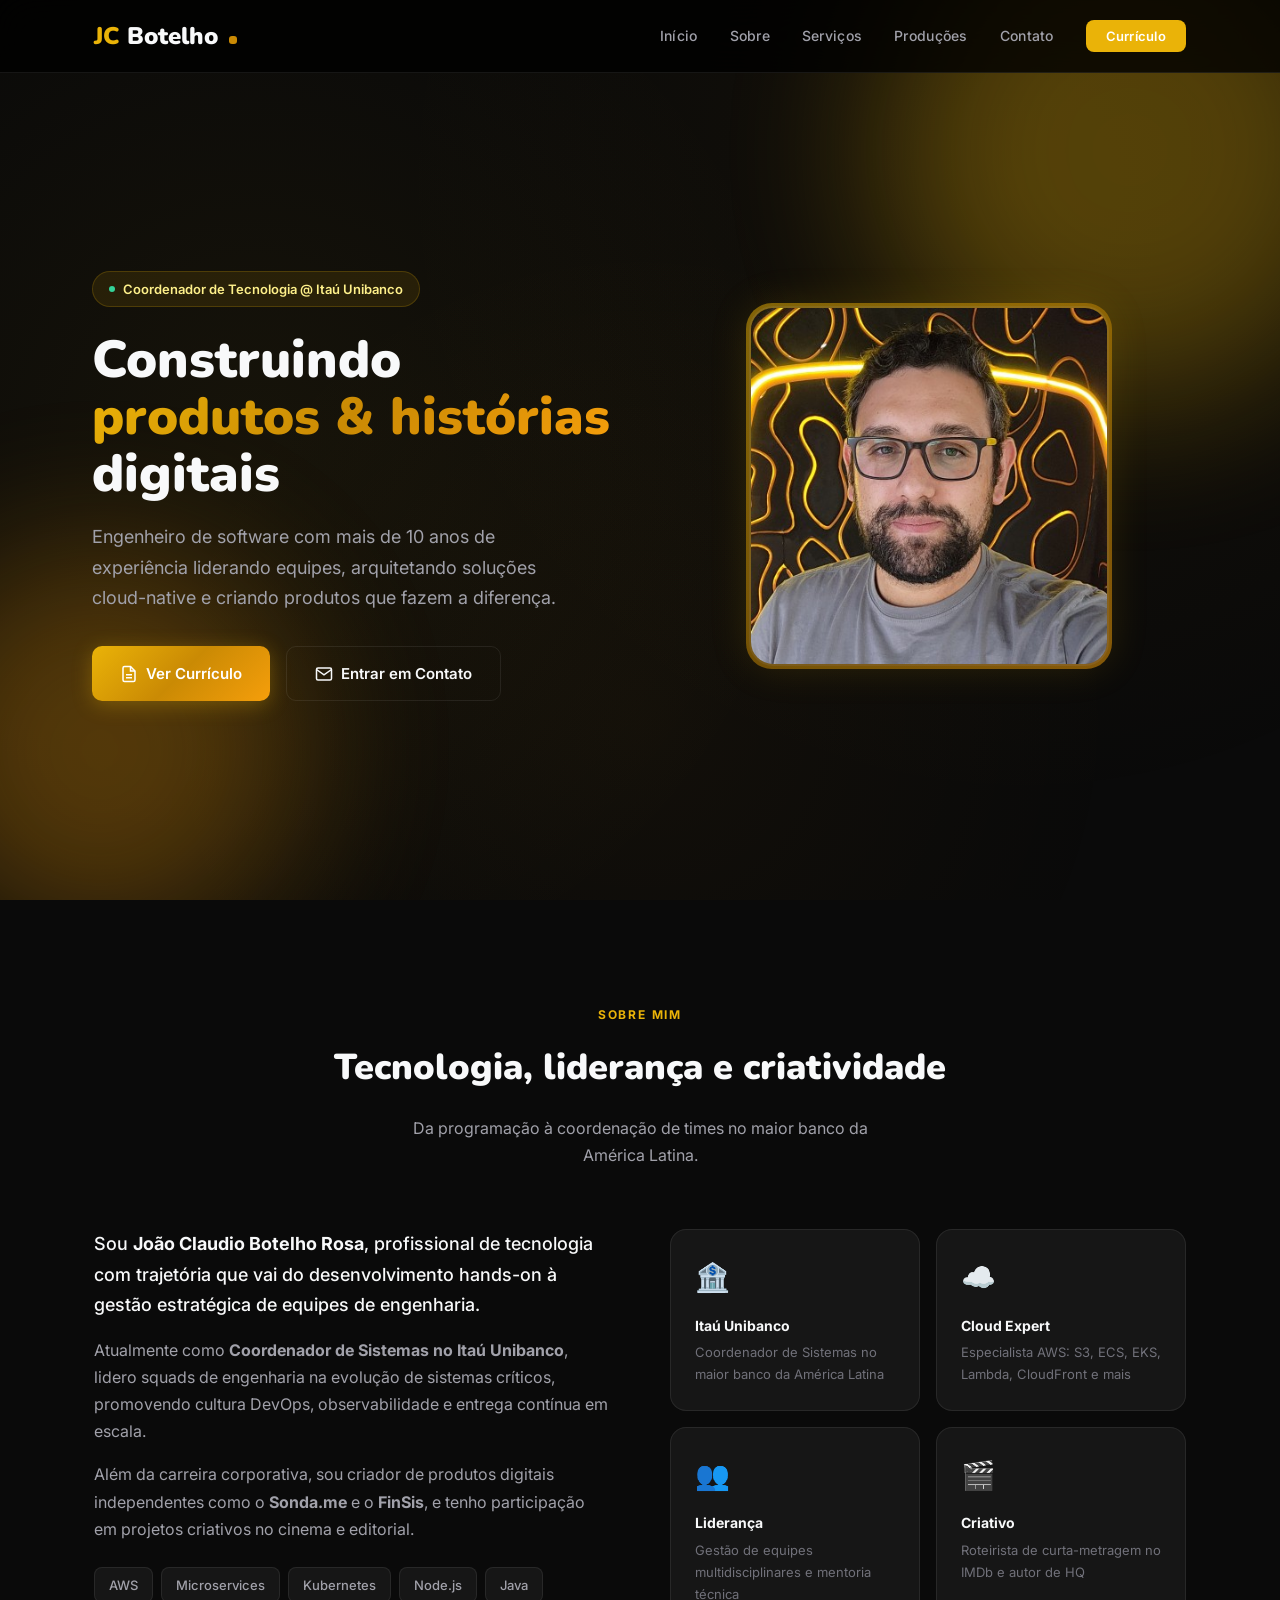
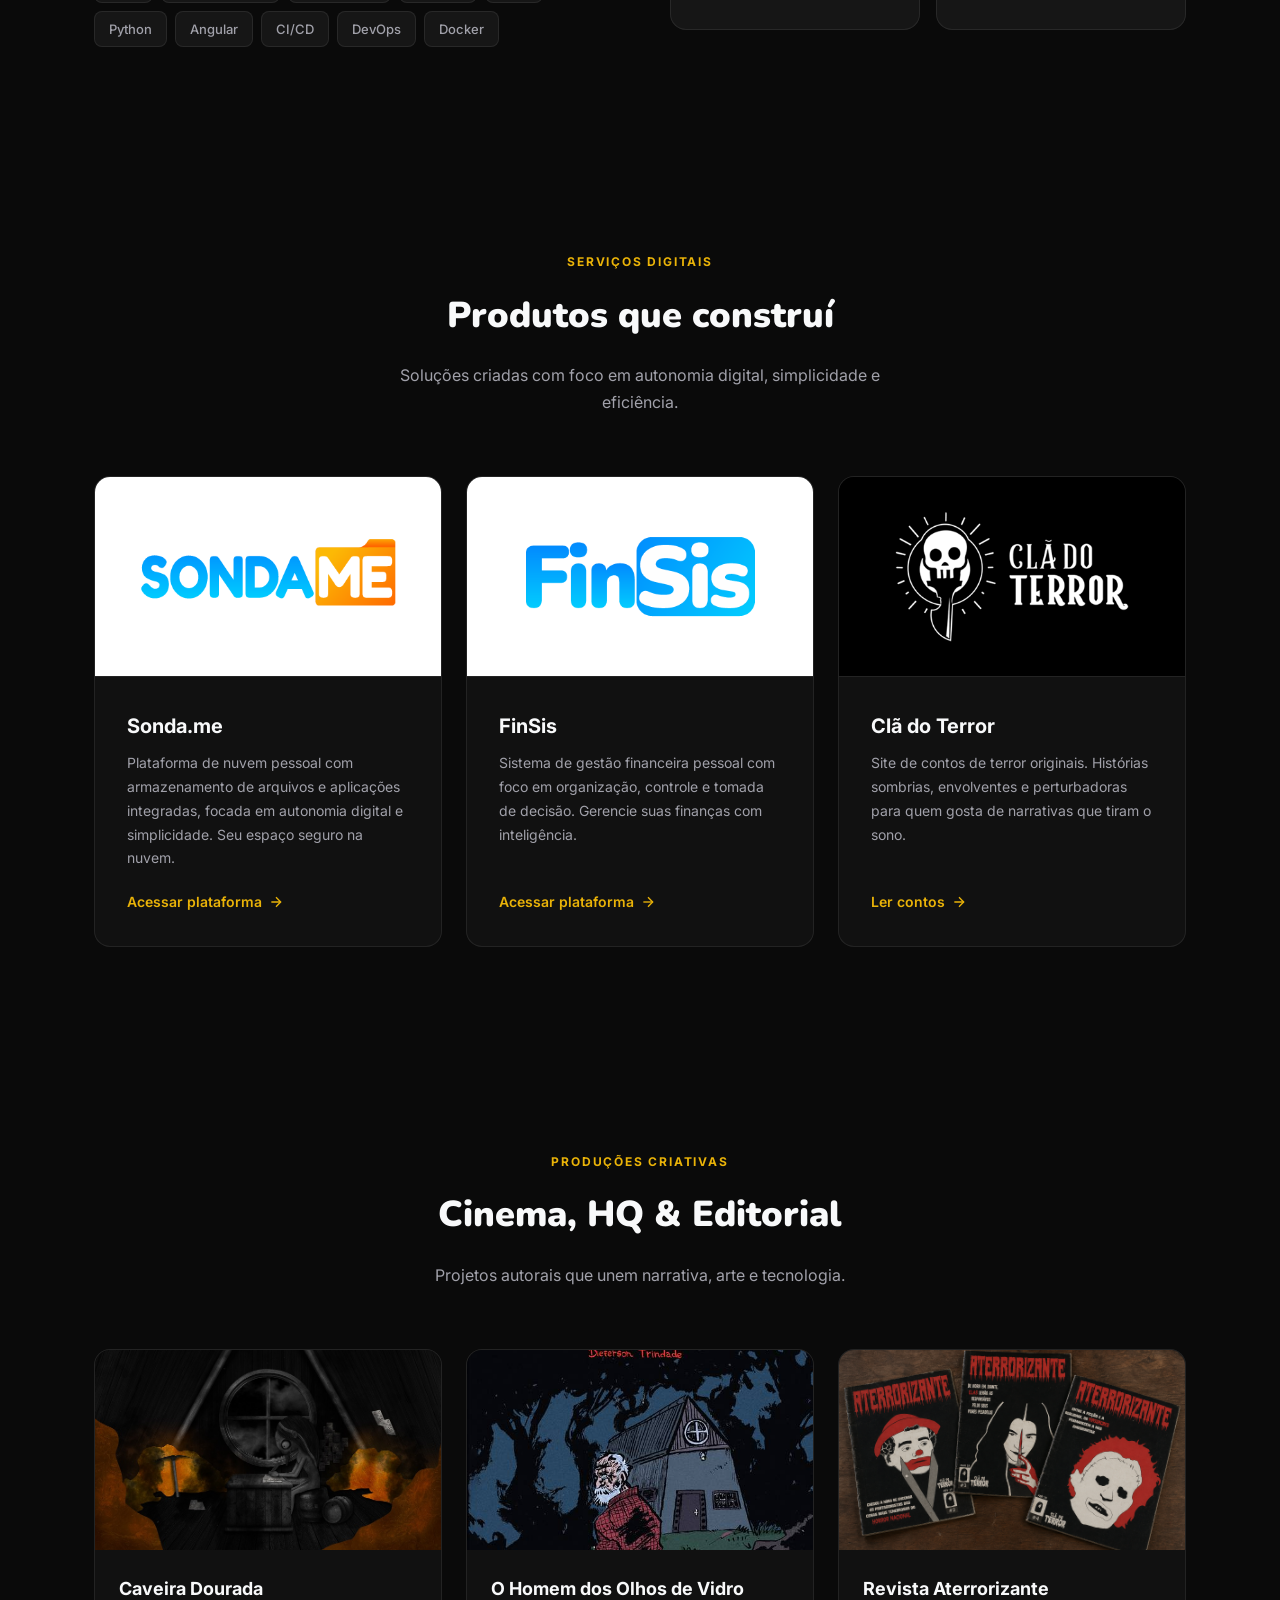
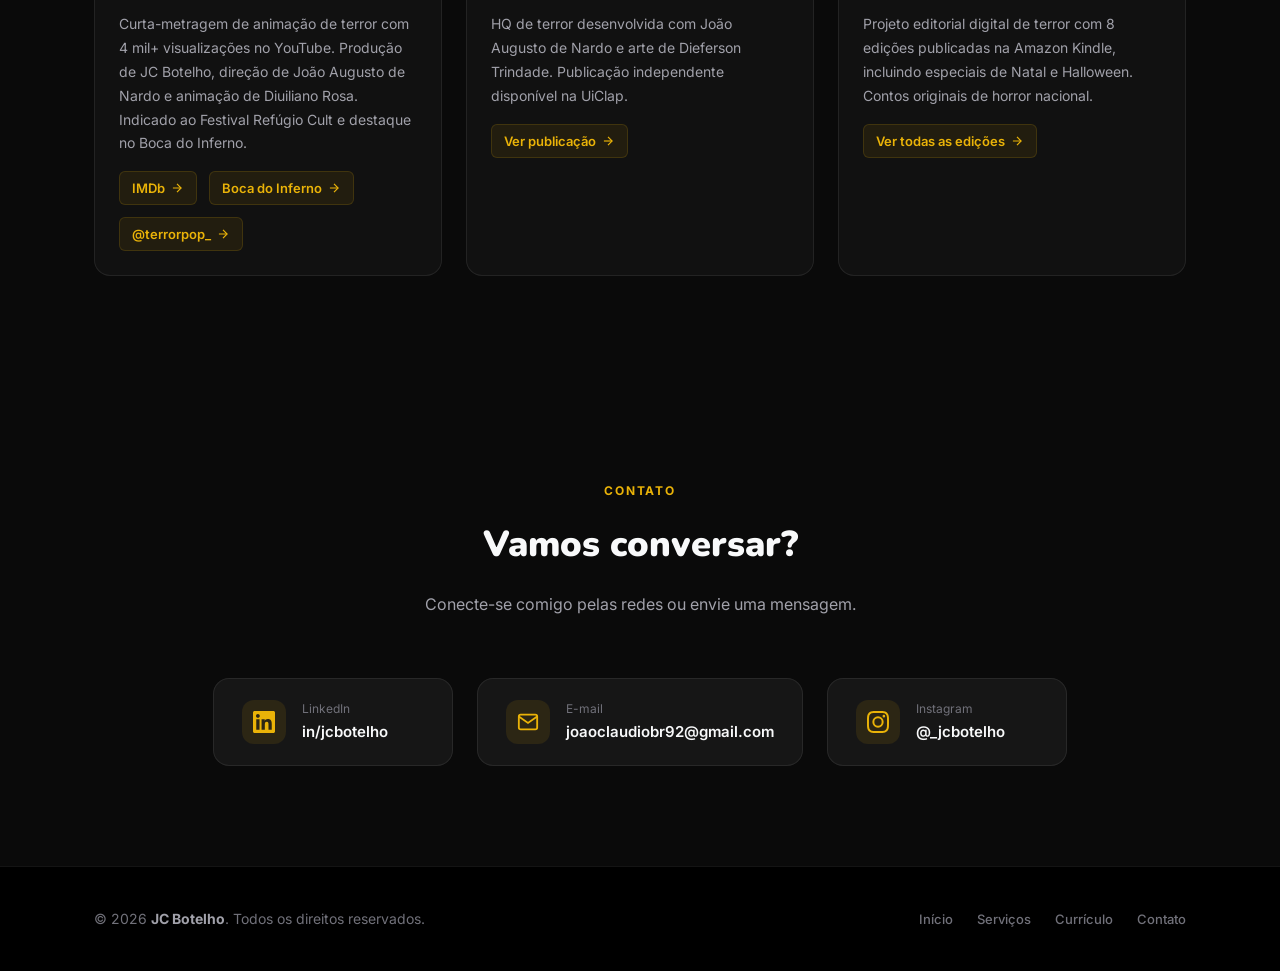
==== index.html @ 3962bf98 "ajustes" ====
<!DOCTYPE html>
<html lang="pt-BR">
<head>
  <!-- Google tag (gtag.js) -->
  <script async src="https://www.googletagmanager.com/gtag/js?id=G-QG7CDPJR3G"></script>
  <script>
    window.dataLayer = window.dataLayer || [];
    function gtag(){dataLayer.push(arguments);}
    gtag('js', new Date());

    gtag('config', 'G-QG7CDPJR3G');
  </script>
  <meta charset="UTF-8">
  <meta name="viewport" content="width=device-width, initial-scale=1.0">
  <title>JC Botelho | Coordenador de Tecnologia no Itaú Unibanco, Engenheiro de Software & Criador Digital</title>
  <meta name="description" content="João Claudio Botelho Rosa (JC Botelho) — Coordenador de Tecnologia no Itaú Unibanco, o maior banco da América Latina. Engenheiro de software com mais de 10 anos de experiência em AWS, microservices, DevOps, Kubernetes e liderança técnica. Criador do Sonda.me, FinSis e Clã do Terror. Roteirista do curta-metragem Caveira Dourada (IMDb) e autor da HQ O Homem dos Olhos de Vidro.">
  <meta name="keywords" content="JC Botelho, João Claudio Botelho Rosa, coordenador de tecnologia, coordenador de sistemas, Itaú Unibanco, engenheiro de software, desenvolvedor full stack, AWS, Amazon Web Services, microservices, DevOps, Kubernetes, Docker, liderança técnica, arquitetura de software, cloud computing, Sonda.me, FinSis, Clã do Terror, cladoterror.com, Caveira Dourada, curta-metragem terror, O Homem dos Olhos de Vidro, HQ terror, Revista Aterrorizante, contos de terror, horror nacional, São Paulo, Brasil, Osasco, Redecard, Rede Itaú, FIAP MBA, UNIP Sistemas de Informação, Java Spring Boot, Node.js, Python, Angular, TypeScript, CI/CD, pipelines, observabilidade, Grafana, Prometheus">
  <meta name="author" content="João Claudio Botelho Rosa">
  <meta name="robots" content="index, follow, max-snippet:-1, max-image-preview:large, max-video-preview:-1">
  <link rel="canonical" href="https://jcbotelho.com/">

  <!-- Geo Tags -->
  <meta name="geo.region" content="BR-SP">
  <meta name="geo.placename" content="São Paulo, Brasil">
  <meta name="geo.position" content="-23.5505;-46.6333">
  <meta name="ICBM" content="-23.5505, -46.6333">

  <!-- Language -->
  <meta http-equiv="content-language" content="pt-BR">
  <link rel="alternate" hreflang="pt-BR" href="https://jcbotelho.com/">

  <!-- Open Graph -->
  <meta property="og:type" content="website">
  <meta property="og:title" content="JC Botelho — Coordenador de Tecnologia no Itaú Unibanco & Engenheiro de Software">
  <meta property="og:description" content="Mais de 10 anos construindo soluções tecnológicas escaláveis. Coordenador de Sistemas no Itaú Unibanco, criador do Sonda.me, FinSis e Clã do Terror. Roteirista de curta-metragem e autor de HQ.">
  <meta property="og:url" content="https://jcbotelho.com/">
  <meta property="og:image" content="https://jcbotelho.com/assets/images/jc-botelho.jpeg">
  <meta property="og:image:width" content="800">
  <meta property="og:image:height" content="800">
  <meta property="og:image:alt" content="João Claudio Botelho Rosa — JC Botelho, Coordenador de Tecnologia">
  <meta property="og:locale" content="pt_BR">
  <meta property="og:site_name" content="JC Botelho">

  <!-- Twitter Card -->
  <meta name="twitter:card" content="summary_large_image">
  <meta name="twitter:title" content="JC Botelho — Coordenador de Tecnologia no Itaú Unibanco">
  <meta name="twitter:description" content="Engenheiro de software com +10 anos. Criador do Sonda.me, FinSis e Clã do Terror. Roteirista do curta Caveira Dourada (IMDb).">
  <meta name="twitter:image" content="https://jcbotelho.com/assets/images/jc-botelho.jpeg">
  <meta name="twitter:image:alt" content="JC Botelho — Coordenador de Tecnologia">

  <!-- Preconnect for performance -->
  <link rel="preconnect" href="https://fonts.googleapis.com">
  <link rel="preconnect" href="https://fonts.gstatic.com" crossorigin>

  <!-- Schema.org JSON-LD: Person (primary) -->
  <script type="application/ld+json">
  {
    "@context": "https://schema.org",
    "@type": "Person",
    "@id": "https://jcbotelho.com/#person",
    "name": "João Claudio Botelho Rosa",
    "alternateName": ["JC Botelho", "J.C. Botelho", "João Claudio Botelho"],
    "url": "https://jcbotelho.com",
    "image": {
      "@type": "ImageObject",
      "url": "https://jcbotelho.com/assets/images/jc-botelho.jpeg",
      "width": 800,
      "height": 800
    },
    "description": "Coordenador de Tecnologia no Itaú Unibanco com mais de 10 anos de experiência em engenharia de software, AWS, DevOps e liderança técnica. Criador de produtos digitais e autor de produções criativas.",
    "jobTitle": "Coordenador de Sistemas",
    "worksFor": {
      "@type": "Organization",
      "name": "Itaú Unibanco",
      "url": "https://www.itau.com.br",
      "description": "Maior banco da América Latina"
    },
    "alumniOf": [
      {
        "@type": "CollegeOrUniversity",
        "name": "FIAP — Faculdade de Informática e Administração Paulista",
        "url": "https://www.fiap.com.br"
      },
      {
        "@type": "CollegeOrUniversity",
        "name": "UNIP — Universidade Paulista",
        "url": "https://www.unip.br"
      }
    ],
    "knowsAbout": [
      "Engenharia de Software", "Arquitetura de Software", "Cloud Computing",
      "Amazon Web Services (AWS)", "Microservices", "DevOps", "CI/CD",
      "Kubernetes", "Docker", "Liderança Técnica", "Gestão de Equipes",
      "Java", "Spring Boot", "Node.js", "Python", "Angular", "TypeScript",
      "PostgreSQL", "DynamoDB", "MongoDB", "Redis",
      "Observabilidade", "Grafana", "Prometheus",
      "Scrum", "Kanban", "Agile", "Inteligência Artificial Generativa"
    ],
    "hasOccupation": {
      "@type": "Occupation",
      "name": "Coordenador de Sistemas / Engenheiro de Software",
      "occupationLocation": { "@type": "City", "name": "São Paulo, SP, Brasil" },
      "skills": "AWS, Microservices, Kubernetes, Docker, Java, Node.js, Python, Angular, CI/CD, DevOps, Liderança Técnica"
    },
    "address": {
      "@type": "PostalAddress",
      "addressLocality": "São Paulo",
      "addressRegion": "SP",
      "addressCountry": "BR"
    },
    "email": "mailto:joaoclaudiobr92@gmail.com",
    "sameAs": [
      "https://www.linkedin.com/in/jcbotelho/",
      "https://www.imdb.com/pt/title/tt16481576/",
      "https://www.youtube.com/watch?v=0ENbkPBh1jo",
      "https://cladoterror.com",
      "https://sonda.me",
      "https://finsis.com.br"
    ]
  }
  </script>

  <!-- Schema.org JSON-LD: WebSite (search/sitelinks) -->
  <script type="application/ld+json">
  {
    "@context": "https://schema.org",
    "@type": "WebSite",
    "@id": "https://jcbotelho.com/#website",
    "name": "JC Botelho — Site Pessoal",
    "alternateName": "jcbotelho.com",
    "url": "https://jcbotelho.com",
    "description": "Site pessoal de João Claudio Botelho Rosa (JC Botelho). Coordenador de Tecnologia no Itaú Unibanco, engenheiro de software, criador digital e autor.",
    "publisher": { "@id": "https://jcbotelho.com/#person" },
    "inLanguage": "pt-BR"
  }
  </script>

  <!-- Schema.org JSON-LD: BreadcrumbList -->
  <script type="application/ld+json">
  {
    "@context": "https://schema.org",
    "@type": "BreadcrumbList",
    "itemListElement": [
      { "@type": "ListItem", "position": 1, "name": "Início", "item": "https://jcbotelho.com/" },
      { "@type": "ListItem", "position": 2, "name": "Currículo", "item": "https://jcbotelho.com/curriculo.html" }
    ]
  }
  </script>

  <!-- Schema.org JSON-LD: CreativeWork — Caveira Dourada -->
  <script type="application/ld+json">
  {
    "@context": "https://schema.org",
    "@type": "Movie",
    "name": "Caveira Dourada",
    "alternateName": "Caveira Dourada — Curta-Metragem Animado de Terror",
    "description": "Curta-metragem de animação de terror com mais de 4 mil visualizações no YouTube. Na trama, um minerador workaholic descobre um novo vício: a escrita. Porém, tudo na vida tem um preço.",
    "url": "https://www.imdb.com/pt/title/tt16481576/",
    "image": "https://jcbotelho.com/assets/images/caveira-dourada-curta.jpeg",
    "dateCreated": "2021",
    "genre": ["Terror", "Animação", "Curta-metragem"],
    "inLanguage": "pt-BR",
    "author": { "@id": "https://jcbotelho.com/#person" },
    "director": { "@type": "Person", "name": "João Augusto de Nardo" },
    "producer": { "@id": "https://jcbotelho.com/#person" },
    "animator": { "@type": "Person", "name": "Diuiliano Rosa" },
    "video": {
      "@type": "VideoObject",
      "name": "CAVEIRA DOURADA | Curta-Metragem Animado de Terror (2021)",
      "description": "Curta-metragem animado de terror. Um minerador workaholic descobre um novo vício: a escrita.",
      "thumbnailUrl": "https://jcbotelho.com/assets/images/caveira-dourada-curta.jpeg",
      "uploadDate": "2021-11-01",
      "contentUrl": "https://www.youtube.com/watch?v=0ENbkPBh1jo",
      "embedUrl": "https://www.youtube.com/embed/0ENbkPBh1jo"
    },
    "sameAs": [
      "https://www.imdb.com/pt/title/tt16481576/",
      "https://www.youtube.com/watch?v=0ENbkPBh1jo",
      "https://bocadoinferno.com.br/cinema/2021/11/cla-do-terror-libera-o-curta-de-animacao-caveira-dourada-assista/"
    ]
  }
  </script>

  <!-- Schema.org JSON-LD: CreativeWork — O Homem dos Olhos de Vidro -->
  <script type="application/ld+json">
  {
    "@context": "https://schema.org",
    "@type": "ComicStory",
    "name": "O Homem dos Olhos de Vidro",
    "description": "História em quadrinhos de terror desenvolvida por J.C. Botelho, João Augusto de Nardo e Dieferson Trindade. Publicação independente.",
    "url": "https://loja.uiclap.com/titulo/ua33612/",
    "image": "https://jcbotelho.com/assets/images/o-homem-dos-olhos-de-vidro.jpeg",
    "genre": ["Terror", "HQ", "Horror"],
    "inLanguage": "pt-BR",
    "author": [
      { "@id": "https://jcbotelho.com/#person" },
      { "@type": "Person", "name": "João Augusto de Nardo" }
    ],
    "illustrator": { "@type": "Person", "name": "Dieferson Trindade" }
  }
  </script>

  <!-- Schema.org JSON-LD: CreativeWork — Revista Aterrorizante -->
  <script type="application/ld+json">
  {
    "@context": "https://schema.org",
    "@type": "Periodical",
    "name": "Revista Aterrorizante",
    "description": "Projeto editorial digital de terror com 8 edições publicadas na Amazon Kindle, incluindo especiais de Natal e Halloween. Contos originais de horror nacional brasileiro.",
    "url": "https://www.amazon.com.br/s?k=revista+aterrorizante",
    "genre": ["Terror", "Horror", "Contos"],
    "inLanguage": "pt-BR",
    "numberOfIssues": 8,
    "publisher": { "@id": "https://jcbotelho.com/#person" },
    "sameAs": "https://www.amazon.com.br/s?k=revista+aterrorizante"
  }
  </script>

  <!-- Schema.org JSON-LD: SoftwareApplication — Sonda.me -->
  <script type="application/ld+json">
  {
    "@context": "https://schema.org",
    "@type": "SoftwareApplication",
    "name": "Sonda.me",
    "description": "Plataforma de nuvem pessoal com armazenamento de arquivos e aplicações integradas, focada em autonomia digital e simplicidade.",
    "url": "https://sonda.me",
    "applicationCategory": "CloudApplication",
    "operatingSystem": "Web",
    "author": { "@id": "https://jcbotelho.com/#person" }
  }
  </script>

  <!-- Favicon -->
  <link rel="icon" type="image/svg+xml" href="favicon.svg">

  <link rel="stylesheet" href="styles.css">
</head>
<body>

  <div class="bg-grid"></div>

  <!-- NAVBAR -->
  <nav class="navbar" id="navbar">
    <div class="container navbar-inner">
      <a href="/" class="logo"><span>JC</span> Botelho <span class="logo-dot"></span></a>
      <button class="menu-toggle" id="menuToggle" aria-label="Abrir menu">☰</button>
      <ul class="nav-links" id="navLinks">
        <li><a href="#inicio">Início</a></li>
        <li><a href="#sobre">Sobre</a></li>
        <li><a href="#servicos">Serviços</a></li>
        <li><a href="#producoes">Produções</a></li>
        <li><a href="#contato">Contato</a></li>
        <li><a href="curriculo.html" class="nav-cta">Currículo</a></li>
      </ul>
    </div>
  </nav>

  <!-- HERO -->
  <section class="hero" id="inicio">
    <div class="hero-bg-orb"></div>
    <div class="hero-bg-orb"></div>
    <div class="container hero-inner">
      <div class="hero-content">
        <div class="hero-badge">
          <span class="dot"></span>
          Coordenador de Tecnologia @ Itaú Unibanco
        </div>
        <h1>
          Construindo<br>
          <span class="highlight">produtos &amp; histórias</span><br>
          digitais
        </h1>
        <p class="hero-description">
          Engenheiro de software com mais de 10 anos de experiência liderando equipes,
          arquitetando soluções cloud-native e criando produtos que fazem a diferença.
        </p>
        <div class="hero-ctas">
          <a href="curriculo.html" class="btn btn-primary">
            <svg width="18" height="18" viewBox="0 0 24 24" fill="none" stroke="currentColor" stroke-width="2"><path d="M14 2H6a2 2 0 0 0-2 2v16a2 2 0 0 0 2 2h12a2 2 0 0 0 2-2V8z"/><polyline points="14 2 14 8 20 8"/><line x1="16" y1="13" x2="8" y2="13"/><line x1="16" y1="17" x2="8" y2="17"/></svg>
            Ver Currículo
          </a>
          <a href="#contato" class="btn btn-outline">
            <svg width="18" height="18" viewBox="0 0 24 24" fill="none" stroke="currentColor" stroke-width="2"><path d="M4 4h16c1.1 0 2 .9 2 2v12c0 1.1-.9 2-2 2H4c-1.1 0-2-.9-2-2V6c0-1.1.9-2 2-2z"/><polyline points="22,6 12,13 2,6"/></svg>
            Entrar em Contato
          </a>
        </div>

      </div>
      <div class="hero-photo">
        <div class="photo-frame">
          <img src="assets/images/jc-botelho.jpeg" alt="João Claudio Botelho Rosa — JC Botelho" width="360" height="360">
        </div>
      </div>
    </div>
  </section>

  <!-- SOBRE -->
  <section class="section" id="sobre">
    <div class="container">
      <div class="section-header">
        <div class="section-tag">Sobre mim</div>
        <h2 class="section-title">Tecnologia, liderança e criatividade</h2>
        <p class="section-subtitle">
          Da programação à coordenação de times no maior banco da América Latina.
        </p>
      </div>
      <div class="about-grid fade-in">
        <div class="about-text">
          <p>
            Sou <strong>João Claudio Botelho Rosa</strong>, profissional de tecnologia com trajetória que
            vai do desenvolvimento hands-on à gestão estratégica de equipes de engenharia.
          </p>
          <p>
            Atualmente como <strong>Coordenador de Sistemas no Itaú Unibanco</strong>, lidero squads
            de engenharia na evolução de sistemas críticos, promovendo cultura DevOps,
            observabilidade e entrega contínua em escala.
          </p>
          <p>
            Além da carreira corporativa, sou criador de produtos digitais independentes como
            o <strong>Sonda.me</strong> e o <strong>FinSis</strong>, e tenho participação em projetos
            criativos no cinema e editorial.
          </p>
          <div class="tech-chips">
            <span class="chip">AWS</span>
            <span class="chip">Microservices</span>
            <span class="chip">Kubernetes</span>
            <span class="chip">Node.js</span>
            <span class="chip">Java</span>
            <span class="chip">Python</span>
            <span class="chip">Angular</span>
            <span class="chip">CI/CD</span>
            <span class="chip">DevOps</span>
            <span class="chip">Docker</span>
          </div>
        </div>
        <div class="about-highlights">
          <div class="highlight-card">
            <div class="icon">🏦</div>
            <h3>Itaú Unibanco</h3>
            <p>Coordenador de Sistemas no maior banco da América Latina</p>
          </div>
          <div class="highlight-card">
            <div class="icon">☁️</div>
            <h3>Cloud Expert</h3>
            <p>Especialista AWS: S3, ECS, EKS, Lambda, CloudFront e mais</p>
          </div>
          <div class="highlight-card">
            <div class="icon">👥</div>
            <h3>Liderança</h3>
            <p>Gestão de equipes multidisciplinares e mentoria técnica</p>
          </div>
          <div class="highlight-card">
            <div class="icon">🎬</div>
            <h3>Criativo</h3>
            <p>Roteirista de curta-metragem no IMDb e autor de HQ</p>
          </div>
        </div>
      </div>
    </div>
  </section>

  <!-- SERVIÇOS -->
  <section class="section" id="servicos">
    <div class="container">
      <div class="section-header">
        <div class="section-tag">Serviços Digitais</div>
        <h2 class="section-title">Produtos que construí</h2>
        <p class="section-subtitle">
          Soluções criadas com foco em autonomia digital, simplicidade e eficiência.
        </p>
      </div>
      <div class="services-grid">
        <div class="service-card fade-in">
          <div class="service-img">
            <img src="assets/images/logo-sonda-me.png" alt="Sonda.me Logo" loading="lazy">
          </div>
          <div class="service-content">
            <h3>Sonda.me</h3>
            <p>
              Plataforma de nuvem pessoal com armazenamento de arquivos e aplicações integradas,
              focada em autonomia digital e simplicidade. Seu espaço seguro na nuvem.
            </p>
            <a href="https://sonda.me" target="_blank" rel="noopener" class="service-link">
              Acessar plataforma
              <svg width="16" height="16" viewBox="0 0 24 24" fill="none" stroke="currentColor" stroke-width="2"><line x1="5" y1="12" x2="19" y2="12"/><polyline points="12 5 19 12 12 19"/></svg>
            </a>
          </div>
        </div>
        <div class="service-card fade-in">
          <div class="service-img">
            <img src="assets/images/logo-finsis.png" alt="FinSis Logo" loading="lazy">
          </div>
          <div class="service-content">
            <h3>FinSis</h3>
            <p>
              Sistema de gestão financeira pessoal com foco em organização,
              controle e tomada de decisão. Gerencie suas finanças com inteligência.
            </p>
            <a href="https://finsis.com.br" target="_blank" rel="noopener" class="service-link">
              Acessar plataforma
              <svg width="16" height="16" viewBox="0 0 24 24" fill="none" stroke="currentColor" stroke-width="2"><line x1="5" y1="12" x2="19" y2="12"/><polyline points="12 5 19 12 12 19"/></svg>
            </a>
          </div>
        </div>
        <div class="service-card fade-in">
          <div class="service-img">
            <img src="assets/images/logo-cladoterror.png" alt="Clã do Terror Logo" loading="lazy">
          </div>
          <div class="service-content">
            <h3>Clã do Terror</h3>
            <p>
              Site de contos de terror originais. Histórias sombrias, envolventes e
              perturbadoras para quem gosta de narrativas que tiram o sono.
            </p>
            <a href="https://cladoterror.com" target="_blank" rel="noopener" class="service-link">
              Ler contos
              <svg width="16" height="16" viewBox="0 0 24 24" fill="none" stroke="currentColor" stroke-width="2"><line x1="5" y1="12" x2="19" y2="12"/><polyline points="12 5 19 12 12 19"/></svg>
            </a>
          </div>
        </div>
      </div>
    </div>
  </section>

  <!-- PRODUÇÕES -->
  <section class="section" id="producoes">
    <div class="container">
      <div class="section-header">
        <div class="section-tag">Produções Criativas</div>
        <h2 class="section-title">Cinema, HQ &amp; Editorial</h2>
        <p class="section-subtitle">
          Projetos autorais que unem narrativa, arte e tecnologia.
        </p>
      </div>
      <div class="productions-grid">
        <article class="production-card fade-in">
          <div class="production-img">
            <img src="assets/images/caveira-dourada-curta.jpeg" alt="Caveira Dourada — Curta-metragem de animação de terror escrito por JC Botelho" loading="lazy">
          </div>
          <div class="production-content">
            <h3>Caveira Dourada</h3>
            <p>Curta-metragem de animação de terror com 4 mil+ visualizações no YouTube. Produção de JC Botelho, direção de João Augusto de Nardo e animação de Diuiliano Rosa. Indicado ao Festival Refúgio Cult e destaque no Boca do Inferno.</p>
            <div class="production-links">
              <a href="https://www.imdb.com/pt/title/tt16481576/" target="_blank" rel="noopener">
                IMDb
                <svg width="14" height="14" viewBox="0 0 24 24" fill="none" stroke="currentColor" stroke-width="2"><line x1="5" y1="12" x2="19" y2="12"/><polyline points="12 5 19 12 12 19"/></svg>
              </a>
              <a href="https://bocadoinferno.com.br/cinema/2021/11/cla-do-terror-libera-o-curta-de-animacao-caveira-dourada-assista/" target="_blank" rel="noopener">
                Boca do Inferno
                <svg width="14" height="14" viewBox="0 0 24 24" fill="none" stroke="currentColor" stroke-width="2"><line x1="5" y1="12" x2="19" y2="12"/><polyline points="12 5 19 12 12 19"/></svg>
              </a>
              <a href="https://www.instagram.com/p/DW6XMytDuWE/" target="_blank" rel="noopener">
                @terrorpop_
                <svg width="14" height="14" viewBox="0 0 24 24" fill="none" stroke="currentColor" stroke-width="2"><line x1="5" y1="12" x2="19" y2="12"/><polyline points="12 5 19 12 12 19"/></svg>
              </a>
            </div>
          </div>
        </article>
        <article class="production-card fade-in">
          <div class="production-img">
            <img src="assets/images/o-homem-dos-olhos-de-vidro.jpeg" alt="O Homem dos Olhos de Vidro — HQ de terror por J.C. Botelho, João Augusto de Nardo e Dieferson Trindade" loading="lazy">
          </div>
          <div class="production-content">
            <h3>O Homem dos Olhos de Vidro</h3>
            <p>HQ de terror desenvolvida com João Augusto de Nardo e arte de Dieferson Trindade. Publicação independente disponível na UiClap.</p>
            <div class="production-links">
              <a href="https://loja.uiclap.com/titulo/ua33612/" target="_blank" rel="noopener">
                Ver publicação
                <svg width="14" height="14" viewBox="0 0 24 24" fill="none" stroke="currentColor" stroke-width="2"><line x1="5" y1="12" x2="19" y2="12"/><polyline points="12 5 19 12 12 19"/></svg>
              </a>
            </div>
          </div>
        </article>
        <article class="production-card fade-in">
          <div class="production-img">
            <img src="assets/images/revista-aterrorizante.png" alt="Revista Aterrorizante — Projeto editorial de terror digital por JC Botelho" loading="lazy">
          </div>
          <div class="production-content">
            <h3>Revista Aterrorizante</h3>
            <p>Projeto editorial digital de terror com 8 edições publicadas na Amazon Kindle, incluindo especiais de Natal e Halloween. Contos originais de horror nacional.</p>
            <div class="production-links">
              <a href="revista-aterrorizante.html">
                Ver todas as edições
                <svg width="14" height="14" viewBox="0 0 24 24" fill="none" stroke="currentColor" stroke-width="2"><line x1="5" y1="12" x2="19" y2="12"/><polyline points="12 5 19 12 12 19"/></svg>
              </a>
            </div>
          </div>
        </article>
      </div>
    </div>
  </section>

  <!-- CONTATO -->
  <section class="section" id="contato">
    <div class="container">
      <div class="section-header">
        <div class="section-tag">Contato</div>
        <h2 class="section-title">Vamos conversar?</h2>
        <p class="section-subtitle">
          Conecte-se comigo pelas redes ou envie uma mensagem.
        </p>
      </div>
      <div class="contact-grid fade-in">
        <a href="https://www.linkedin.com/in/jcbotelho/" target="_blank" rel="noopener" class="contact-card" id="contact-linkedin">
          <div class="contact-icon">
            <svg viewBox="0 0 24 24" fill="currentColor"><path d="M20.447 20.452h-3.554v-5.569c0-1.328-.027-3.037-1.852-3.037-1.853 0-2.136 1.445-2.136 2.939v5.667H9.351V9h3.414v1.561h.046c.477-.9 1.637-1.85 3.37-1.85 3.601 0 4.267 2.37 4.267 5.455v6.286zM5.337 7.433c-1.144 0-2.063-.926-2.063-2.065 0-1.138.92-2.063 2.063-2.063 1.14 0 2.064.925 2.064 2.063 0 1.139-.925 2.065-2.064 2.065zm1.782 13.019H3.555V9h3.564v11.452zM22.225 0H1.771C.792 0 0 .774 0 1.729v20.542C0 23.227.792 24 1.771 24h20.451C23.2 24 24 23.227 24 22.271V1.729C24 .774 23.2 0 22.222 0h.003z"/></svg>
          </div>
          <div>
            <div class="label">LinkedIn</div>
            <div class="value">in/jcbotelho</div>
          </div>
        </a>
        <a href="mailto:joaoclaudiobr92@gmail.com" class="contact-card" id="contact-email">
          <div class="contact-icon">
            <svg viewBox="0 0 24 24" fill="none" stroke="currentColor" stroke-width="2"><path d="M4 4h16c1.1 0 2 .9 2 2v12c0 1.1-.9 2-2 2H4c-1.1 0-2-.9-2-2V6c0-1.1.9-2 2-2z"/><polyline points="22,6 12,13 2,6"/></svg>
          </div>
          <div>
            <div class="label">E-mail</div>
            <div class="value">joaoclaudiobr92@gmail.com</div>
          </div>
        </a>
        <a href="https://www.instagram.com/_jcbotelho/" target="_blank" rel="noopener" class="contact-card" id="contact-instagram">
          <div class="contact-icon">
            <svg viewBox="0 0 24 24" fill="currentColor"><path d="M12 2.163c3.204 0 3.584.012 4.85.07 3.252.148 4.771 1.691 4.919 4.919.058 1.265.069 1.645.069 4.849 0 3.205-.012 3.584-.069 4.849-.149 3.225-1.664 4.771-4.919 4.919-1.266.058-1.644.07-4.85.07-3.204 0-3.584-.012-4.849-.07-3.26-.149-4.771-1.699-4.919-4.92-.058-1.265-.07-1.644-.07-4.849 0-3.204.013-3.583.07-4.849.149-3.227 1.664-4.771 4.919-4.919 1.266-.057 1.645-.069 4.849-.069zM12 0C8.741 0 8.333.014 7.053.072 2.695.272.273 2.69.073 7.052.014 8.333 0 8.741 0 12c0 3.259.014 3.668.072 4.948.2 4.358 2.618 6.78 6.98 6.98C8.333 23.986 8.741 24 12 24c3.259 0 3.668-.014 4.948-.072 4.354-.2 6.782-2.618 6.979-6.98.059-1.28.073-1.689.073-4.948 0-3.259-.014-3.667-.072-4.947-.196-4.354-2.617-6.78-6.979-6.98C15.668.014 15.259 0 12 0zm0 5.838a6.162 6.162 0 100 12.324 6.162 6.162 0 000-12.324zM12 16a4 4 0 110-8 4 4 0 010 8zm6.406-11.845a1.44 1.44 0 100 2.881 1.44 1.44 0 000-2.881z"/></svg>
          </div>
          <div>
            <div class="label">Instagram</div>
            <div class="value">@_jcbotelho</div>
          </div>
        </a>
      </div>
    </div>
  </section>

  <!-- FOOTER -->
  <footer class="footer">
    <div class="container footer-inner">
      <div class="footer-text">© 2026 <strong>JC Botelho</strong>. Todos os direitos reservados.</div>
      <div class="footer-links">
        <a href="#inicio">Início</a>
        <a href="#servicos">Serviços</a>
        <a href="curriculo.html">Currículo</a>
        <a href="#contato">Contato</a>
      </div>
    </div>
  </footer>

  <script>
    // Mobile menu toggle
    document.getElementById('menuToggle').addEventListener('click', () => {
      document.getElementById('navLinks').classList.toggle('active');
    });

    // Scroll animations
    const observer = new IntersectionObserver((entries) => {
      entries.forEach(entry => {
        if (entry.isIntersecting) {
          entry.target.classList.add('visible');
        }
      });
    }, { threshold: 0.1 });

    document.querySelectorAll('.fade-in').forEach(el => observer.observe(el));

    // Navbar background on scroll
    window.addEventListener('scroll', () => {
      const navbar = document.getElementById('navbar');
      if (window.scrollY > 50) {
        navbar.style.background = 'rgba(0,0,0,0.95)';
      } else {
        navbar.style.background = 'rgba(0,0,0,0.8)';
      }
    });

    // Close mobile menu on link click
    document.querySelectorAll('.nav-links a').forEach(link => {
      link.addEventListener('click', () => {
        document.getElementById('navLinks').classList.remove('active');
      });
    });
  </script>

</body>
</html>
---- styles.css ----
/* ============================================
   JC BOTELHO — Design System
   ============================================ */
@import url('https://fonts.googleapis.com/css2?family=Inter:wght@300;400;500;600;700;800;900&family=Nunito:wght@400;600;700;800;900&display=swap');

/* --- CSS Variables --- */
:root {
  --bg-primary: #0a0a0a;
  --bg-secondary: #141414;
  --bg-card: rgba(255,255,255,0.03);
  --bg-glass: rgba(255,255,255,0.05);
  --border-glass: rgba(255,255,255,0.08);
  --text-primary: #f8f9fa;
  --text-secondary: #a1a1aa;
  --text-muted: #71717a;
  --accent-blue: #eab308;
  --accent-cyan: #fef08a;
  --accent-orange: #ca8a04;
  --accent-purple: #f59e0b;
  --accent-green: #34d399;
  --gradient-hero: linear-gradient(135deg, #eab308 0%, #ca8a04 50%, #f59e0b 100%);
  --gradient-card: linear-gradient(135deg, rgba(234,179,8,0.1), rgba(202,138,4,0.05));
  --shadow-glow: 0 0 40px rgba(234,179,8,0.15);
  --radius: 16px;
  --radius-sm: 10px;
  --transition: 0.3s cubic-bezier(0.4, 0, 0.2, 1);
}

/* --- Reset & Base --- */
*, *::before, *::after { box-sizing: border-box; margin: 0; padding: 0; }

html { scroll-behavior: smooth; scroll-padding-top: 80px; }

body {
  font-family: 'Inter', sans-serif;
  background: var(--bg-primary);
  color: var(--text-primary);
  line-height: 1.7;
  overflow-x: hidden;
}

a { color: var(--accent-blue); text-decoration: none; transition: var(--transition); }
a:hover { color: var(--accent-cyan); }

img { max-width: 100%; display: block; }

.container { max-width: 1140px; margin: 0 auto; padding: 0 24px; }

/* --- Animated Background --- */
.bg-grid {
  position: fixed; top: 0; left: 0; width: 100%; height: 100%;
  background-image:
    radial-gradient(circle at 20% 50%, rgba(234,179,8,0.06) 0%, transparent 50%),
    radial-gradient(circle at 80% 20%, rgba(202,138,4,0.06) 0%, transparent 50%),
    radial-gradient(circle at 50% 80%, rgba(245,158,11,0.04) 0%, transparent 50%);
  pointer-events: none; z-index: 0;
}

/* --- Header / Navbar --- */
.navbar {
  position: fixed; top: 0; width: 100%; z-index: 1000;
  background: rgba(0,0,0,0.8);
  backdrop-filter: blur(20px); -webkit-backdrop-filter: blur(20px);
  border-bottom: 1px solid var(--border-glass);
  transition: var(--transition);
}

.navbar-inner {
  display: flex; align-items: center; justify-content: space-between;
  height: 72px;
}

.logo { font-family: 'Nunito', sans-serif; font-size: 24px; font-weight: 900; color: var(--text-primary); }
.logo span { color: var(--accent-blue); }
.logo-dot {
  display: inline-block; width: 8px; height: 8px;
  background: var(--accent-orange); border-radius: 3px;
  margin-left: 4px; animation: pulse-dot 2s infinite;
}

@keyframes pulse-dot {
  0%, 100% { opacity: 1; transform: scale(1); }
  50% { opacity: 0.5; transform: scale(1.3); }
}

.nav-links { display: flex; gap: 32px; list-style: none; align-items: center; }
.nav-links a {
  color: var(--text-secondary); font-size: 14px; font-weight: 500;
  letter-spacing: 0.02em; position: relative; padding: 4px 0;
}
.nav-links a::after {
  content: ''; position: absolute; bottom: -2px; left: 0;
  width: 0; height: 2px; background: var(--accent-blue);
  transition: var(--transition);
}
.nav-links a:hover { color: var(--text-primary); }
.nav-links a:hover::after { width: 100%; }

.nav-cta {
  background: var(--accent-blue) !important; color: white !important;
  padding: 8px 20px !important; border-radius: 8px;
  font-weight: 600 !important; font-size: 13px !important;
}
.nav-cta::after { display: none !important; }
.nav-cta:hover { background: var(--accent-cyan) !important; transform: translateY(-1px); }

.menu-toggle {
  display: none; background: none; border: none; color: var(--text-primary);
  font-size: 24px; cursor: pointer;
}

/* --- Hero Section --- */
.hero {
  position: relative; min-height: 100vh; display: flex; align-items: center;
  padding-top: 72px; overflow: hidden;
}

.hero-bg-orb {
  position: absolute; border-radius: 50%; filter: blur(80px); opacity: 0.3;
  animation: float-orb 8s ease-in-out infinite;
}
.hero-bg-orb:nth-child(1) { width: 500px; height: 500px; background: var(--accent-blue); top: -100px; right: -100px; }
.hero-bg-orb:nth-child(2) { width: 400px; height: 400px; background: var(--accent-purple); bottom: -50px; left: -100px; animation-delay: 3s; }

@keyframes float-orb {
  0%, 100% { transform: translate(0, 0); }
  50% { transform: translate(30px, -30px); }
}

.hero-inner {
  display: grid; grid-template-columns: 1fr 1fr; gap: 60px;
  align-items: center; position: relative; z-index: 1;
  padding: 60px 0;
}

.hero-badge {
  display: inline-flex; align-items: center; gap: 8px;
  background: rgba(234,179,8,0.1); border: 1px solid rgba(234,179,8,0.2);
  padding: 6px 16px; border-radius: 50px; font-size: 13px; font-weight: 600;
  color: var(--accent-cyan); margin-bottom: 24px;
  animation: fadeInUp 0.6s ease-out;
}
.hero-badge .dot { width: 6px; height: 6px; background: var(--accent-green); border-radius: 50%; animation: pulse-dot 1.5s infinite; }

.hero h1 {
  font-family: 'Nunito', sans-serif; font-size: 52px; font-weight: 900;
  line-height: 1.1; margin-bottom: 20px;
  animation: fadeInUp 0.6s ease-out 0.1s both;
}
.hero h1 .highlight {
  background: var(--gradient-hero); -webkit-background-clip: text;
  -webkit-text-fill-color: transparent; background-clip: text;
}

.hero-description {
  font-size: 18px; color: var(--text-secondary); margin-bottom: 32px;
  max-width: 480px; animation: fadeInUp 0.6s ease-out 0.2s both;
}

.hero-ctas {
  display: flex; gap: 16px; flex-wrap: wrap;
  animation: fadeInUp 0.6s ease-out 0.3s both;
}

.btn {
  display: inline-flex; align-items: center; gap: 8px;
  padding: 14px 28px; border-radius: var(--radius-sm);
  font-weight: 600; font-size: 15px; transition: var(--transition);
  cursor: pointer; border: none;
}
.btn-primary {
  background: var(--gradient-hero); color: white;
  box-shadow: 0 4px 20px rgba(234,179,8,0.3);
}
.btn-primary:hover { transform: translateY(-2px); box-shadow: 0 8px 30px rgba(234,179,8,0.4); color: white; }

.btn-outline {
  background: transparent; color: var(--text-primary);
  border: 1px solid var(--border-glass);
}
.btn-outline:hover { border-color: var(--accent-blue); color: var(--accent-blue); transform: translateY(-2px); }

.hero-photo {
  display: flex; justify-content: center; align-items: center;
  animation: fadeInUp 0.8s ease-out 0.4s both;
}

.photo-frame {
  position: relative; width: 360px; height: 360px;
}
.photo-frame img {
  width: 100%; height: 100%; object-fit: cover; border-radius: 24px;
  border: 2px solid var(--border-glass);
  box-shadow: var(--shadow-glow);
}
.photo-frame::before {
  content: ''; position: absolute; inset: -3px;
  background: var(--gradient-hero); border-radius: 26px; z-index: -1;
  opacity: 0.5;
}

.hero-stats {
  display: flex; gap: 40px; margin-top: 40px;
  animation: fadeInUp 0.6s ease-out 0.5s both;
}
.stat-item .stat-number {
  font-family: 'Nunito', sans-serif; font-size: 32px; font-weight: 900;
  color: var(--accent-blue);
}
.stat-item .stat-label { font-size: 13px; color: var(--text-muted); }

/* --- Section Common --- */
.section {
  position: relative; z-index: 1; padding: 100px 0;
}
.section-header { text-align: center; margin-bottom: 60px; }
.section-tag {
  display: inline-block; font-size: 12px; font-weight: 700;
  text-transform: uppercase; letter-spacing: 0.15em;
  color: var(--accent-blue); margin-bottom: 12px;
}
.section-title {
  font-family: 'Nunito', sans-serif; font-size: 36px;
  font-weight: 900; margin-bottom: 16px;
}
.section-subtitle { color: var(--text-secondary); max-width: 520px; margin: 0 auto; }

/* --- About Section --- */
.about-grid { display: grid; grid-template-columns: 1fr 1fr; gap: 60px; align-items: start; }
.about-text p { color: var(--text-secondary); margin-bottom: 16px; font-size: 16px; }
.about-text p:first-child { font-size: 18px; color: var(--text-primary); font-weight: 500; }

.tech-chips { display: flex; flex-wrap: wrap; gap: 8px; margin-top: 24px; }
.chip {
  padding: 6px 14px; border-radius: 8px; font-size: 13px; font-weight: 500;
  background: var(--bg-glass); border: 1px solid var(--border-glass);
  color: var(--text-secondary); transition: var(--transition);
}
.chip:hover { border-color: var(--accent-blue); color: var(--accent-blue); }

.about-highlights {
  display: grid; grid-template-columns: 1fr 1fr; gap: 16px;
}
.highlight-card {
  background: var(--bg-glass); border: 1px solid var(--border-glass);
  border-radius: var(--radius); padding: 24px;
  transition: var(--transition);
}
.highlight-card:hover { border-color: var(--accent-blue); transform: translateY(-4px); box-shadow: var(--shadow-glow); }
.highlight-card .icon { font-size: 28px; margin-bottom: 12px; }
.highlight-card h3 { font-size: 14px; font-weight: 700; margin-bottom: 4px; }
.highlight-card p { font-size: 13px; color: var(--text-muted); }

/* --- Services / Products --- */
.services-grid { display: grid; grid-template-columns: repeat(auto-fit, minmax(320px, 1fr)); gap: 24px; }

.service-card {
  background: var(--bg-card);
  border: 1px solid var(--border-glass);
  border-radius: var(--radius); 
  transition: var(--transition); position: relative; overflow: hidden;
  display: flex; flex-direction: column;
}
.service-card::before {
  content: ''; position: absolute; top: 0; left: 0;
  width: 100%; height: 3px;
  background: var(--gradient-hero); opacity: 0;
  transition: var(--transition);
}
.service-card:hover { border-color: var(--accent-blue); transform: translateY(-6px); box-shadow: var(--shadow-glow); }
.service-card:hover::before { opacity: 1; }

.service-img {
  height: 200px;
  display: flex; align-items: center; justify-content: center;
  border-bottom: 1px solid var(--border-glass);
  overflow: hidden;
}
.service-img img {
  width: 100%; height: 100%; object-fit: cover;
  transition: transform 0.5s ease;
}
.service-card:hover .service-img img {
  transform: scale(1.05);
}
.service-content {
  padding: 32px;
  display: flex; flex-direction: column; flex: 1;
}
.service-card h3 { font-size: 20px; font-weight: 700; margin-bottom: 8px; }
.service-card p { color: var(--text-secondary); font-size: 14px; margin-bottom: 20px; flex: 1; }
.service-link {
  display: inline-flex; align-items: center; gap: 6px;
  font-size: 14px; font-weight: 600; color: var(--accent-blue);
}
.service-link:hover { gap: 10px; }
.service-badge {
  display: inline-block; padding: 3px 10px; border-radius: 6px;
  font-size: 11px; font-weight: 700; text-transform: uppercase;
  background: rgba(52,211,153,0.1); color: var(--accent-green);
  margin-left: 8px;
}
.service-badge.soon {
  background: rgba(249,115,22,0.1); color: var(--accent-orange);
}

/* --- Productions --- */
.productions-grid { display: grid; grid-template-columns: repeat(auto-fit, minmax(340px, 1fr)); gap: 24px; }

.production-card {
  background: var(--bg-card); border: 1px solid var(--border-glass);
  border-radius: var(--radius); overflow: hidden;
  transition: var(--transition);
}
.production-card:hover { border-color: var(--accent-blue); transform: translateY(-6px); box-shadow: var(--shadow-glow); }

.production-img { position: relative; overflow: hidden; height: 200px; }
.production-img img { width: 100%; height: 100%; object-fit: cover; transition: 0.5s; }
.production-card:hover .production-img img { transform: scale(1.08); }

.production-content { padding: 24px; }
.production-content h3 { font-size: 18px; font-weight: 700; margin-bottom: 8px; }
.production-content p { font-size: 14px; color: var(--text-secondary); margin-bottom: 16px; }
.production-content a {
  font-size: 14px; font-weight: 600;
  display: inline-flex; align-items: center; gap: 6px;
}
.production-content a:hover { gap: 10px; }

.production-links {
  display: flex; flex-wrap: wrap; gap: 12px; margin-top: 4px;
}
.production-links a {
  font-size: 13px; font-weight: 600;
  display: inline-flex; align-items: center; gap: 5px;
  padding: 5px 12px; border-radius: 6px;
  background: rgba(234,179,8,0.08); border: 1px solid rgba(234,179,8,0.15);
  transition: var(--transition);
}
.production-links a:hover {
  background: rgba(234,179,8,0.15); border-color: var(--accent-blue);
  gap: 8px;
}

/* --- Contact --- */
.contact-grid {
  display: flex; justify-content: center; gap: 24px; flex-wrap: wrap;
}
.contact-card {
  display: flex; align-items: center; gap: 16px;
  background: var(--bg-glass); border: 1px solid var(--border-glass);
  border-radius: var(--radius); padding: 20px 28px;
  transition: var(--transition); min-width: 240px;
}
.contact-card:hover { border-color: var(--accent-blue); transform: translateY(-4px); box-shadow: var(--shadow-glow); }
.contact-icon {
  width: 44px; height: 44px; border-radius: 12px;
  display: flex; align-items: center; justify-content: center;
  background: rgba(234,179,8,0.1); flex-shrink: 0;
}
.contact-icon svg { width: 22px; height: 22px; color: var(--accent-blue); }
.contact-card .label { font-size: 12px; color: var(--text-muted); }
.contact-card .value { font-size: 15px; font-weight: 600; color: var(--text-primary); }

/* --- Footer --- */
.footer {
  position: relative; z-index: 1;
  border-top: 1px solid var(--border-glass);
  padding: 40px 0;
  background: #000000;
}
.footer-inner {
  display: flex; justify-content: space-between; align-items: center;
  flex-wrap: wrap; gap: 16px;
}
.footer-text { font-size: 14px; color: var(--text-muted); }
.footer-text strong { color: var(--text-secondary); }
.footer-links { display: flex; gap: 24px; }
.footer-links a { font-size: 13px; color: var(--text-muted); font-weight: 500; }
.footer-links a:hover { color: var(--accent-blue); }

/* ============================================
   Animations
   ============================================ */
@keyframes fadeInUp {
  from { opacity: 0; transform: translateY(30px); }
  to { opacity: 1; transform: translateY(0); }
}

.fade-in { opacity: 0; transform: translateY(30px); transition: 0.6s ease-out; }
.fade-in.visible { opacity: 1; transform: translateY(0); }

/* ============================================
   Responsive
   ============================================ */
@media (max-width: 900px) {
  .hero-inner { grid-template-columns: 1fr; text-align: center; gap: 40px; }
  .hero h1 { font-size: 36px; }
  .hero-description { margin: 0 auto 32px; }
  .hero-ctas { justify-content: center; }
  .hero-stats { justify-content: center; }
  .hero-photo { order: -1; }
  .photo-frame { width: 260px; height: 260px; }
  .about-grid { grid-template-columns: 1fr; }
  .about-highlights { grid-template-columns: 1fr 1fr; }
  .nav-links { display: none; }
  .menu-toggle { display: block; }
  .nav-links.active {
    display: flex; flex-direction: column; position: absolute;
    top: 72px; left: 0; right: 0;
    background: rgba(0,0,0,0.95); backdrop-filter: blur(20px);
    padding: 24px; gap: 16px; border-bottom: 1px solid var(--border-glass);
  }
  .section-title { font-size: 28px; }
}

@media (max-width: 600px) {
  .hero h1 { font-size: 28px; }
  .hero-stats { flex-direction: column; gap: 16px; align-items: center; }
  .about-highlights { grid-template-columns: 1fr; }
  .services-grid, .productions-grid { grid-template-columns: 1fr; }
  .contact-grid { flex-direction: column; align-items: center; }
  .footer-inner { flex-direction: column; text-align: center; }
}

/* ============================================
   CURRÍCULO PAGE STYLES
   ============================================ */

/* Timeline */
.timeline { position: relative; padding-left: 40px; }
.timeline::before {
  content: ''; position: absolute; left: 15px; top: 0; bottom: 0;
  width: 2px; background: linear-gradient(to bottom, var(--accent-blue), var(--accent-purple), transparent);
}

.timeline-item {
  position: relative; margin-bottom: 48px;
  opacity: 0; transform: translateX(-20px);
  transition: 0.5s ease-out;
}
.timeline-item.visible { opacity: 1; transform: translateX(0); }

.timeline-dot {
  position: absolute; left: -33px; top: 6px;
  width: 14px; height: 14px; border-radius: 50%;
  background: var(--accent-blue);
  border: 3px solid var(--bg-primary);
  box-shadow: 0 0 0 3px rgba(234,179,8,0.3);
}
.timeline-item.current .timeline-dot {
  background: var(--accent-green);
  box-shadow: 0 0 0 3px rgba(52,211,153,0.3);
  animation: pulse-dot 2s infinite;
}

.timeline-period {
  font-size: 13px; font-weight: 600; color: var(--accent-blue);
  margin-bottom: 6px;
}
.timeline-role { font-size: 22px; font-weight: 800; margin-bottom: 4px; font-family: 'Nunito', sans-serif; }
.timeline-company { font-size: 15px; color: var(--accent-cyan); font-weight: 600; margin-bottom: 12px; }
.timeline-desc { font-size: 14px; color: var(--text-secondary); line-height: 1.8; }

.timeline-progression {
  display: flex; flex-wrap: wrap; gap: 8px; margin-top: 12px;
}
.progression-step {
  padding: 4px 12px; border-radius: 6px; font-size: 12px; font-weight: 600;
  background: rgba(234,179,8,0.08); border: 1px solid rgba(234,179,8,0.15);
  color: var(--accent-blue);
}

/* Education Cards */
.education-grid { display: grid; grid-template-columns: repeat(auto-fit, minmax(300px, 1fr)); gap: 24px; }
.education-card {
  background: var(--bg-glass); border: 1px solid var(--border-glass);
  border-radius: var(--radius); padding: 28px;
  transition: var(--transition);
}
.education-card:hover { border-color: var(--accent-blue); transform: translateY(-4px); }
.education-card .period { font-size: 13px; color: var(--accent-blue); font-weight: 600; }
.education-card h3 { font-size: 18px; font-weight: 700; margin: 8px 0 4px; }
.education-card .institution { font-size: 14px; color: var(--text-secondary); }

/* Skills Grid */
.skills-categories { display: grid; grid-template-columns: repeat(auto-fit, minmax(300px, 1fr)); gap: 24px; }
.skill-category {
  background: var(--bg-glass); border: 1px solid var(--border-glass);
  border-radius: var(--radius); padding: 28px;
  transition: var(--transition);
}
.skill-category:hover { border-color: var(--accent-blue); }
.skill-category h3 {
  font-size: 15px; font-weight: 700; margin-bottom: 16px;
  display: flex; align-items: center; gap: 8px;
}
.skill-category h3 .icon { font-size: 20px; }
.skill-tags { display: flex; flex-wrap: wrap; gap: 8px; }
.skill-tag {
  padding: 6px 14px; border-radius: 8px; font-size: 13px; font-weight: 500;
  background: rgba(234,179,8,0.06); border: 1px solid rgba(234,179,8,0.12);
  color: var(--text-secondary); transition: var(--transition);
}
.skill-tag:hover { border-color: var(--accent-blue); color: var(--accent-blue); background: rgba(234,179,8,0.12); }

/* Download CTA */
.download-section { text-align: center; padding: 60px 0; }
.btn-download {
  display: inline-flex; align-items: center; gap: 10px;
  padding: 16px 36px; border-radius: var(--radius-sm);
  background: var(--gradient-hero); color: white;
  font-weight: 700; font-size: 16px;
  box-shadow: 0 4px 20px rgba(234,179,8,0.3);
  transition: var(--transition); border: none; cursor: pointer;
}
.btn-download:hover { transform: translateY(-3px); box-shadow: 0 8px 30px rgba(234,179,8,0.4); color: white; }

/* Curriculo hero */
.page-hero {
  padding: 140px 0 60px; position: relative; z-index: 1;
  text-align: center;
}
.page-hero h1 {
  font-family: 'Nunito', sans-serif; font-size: 44px; font-weight: 900;
  margin-bottom: 12px;
}
.page-hero p { color: var(--text-secondary); font-size: 18px; }
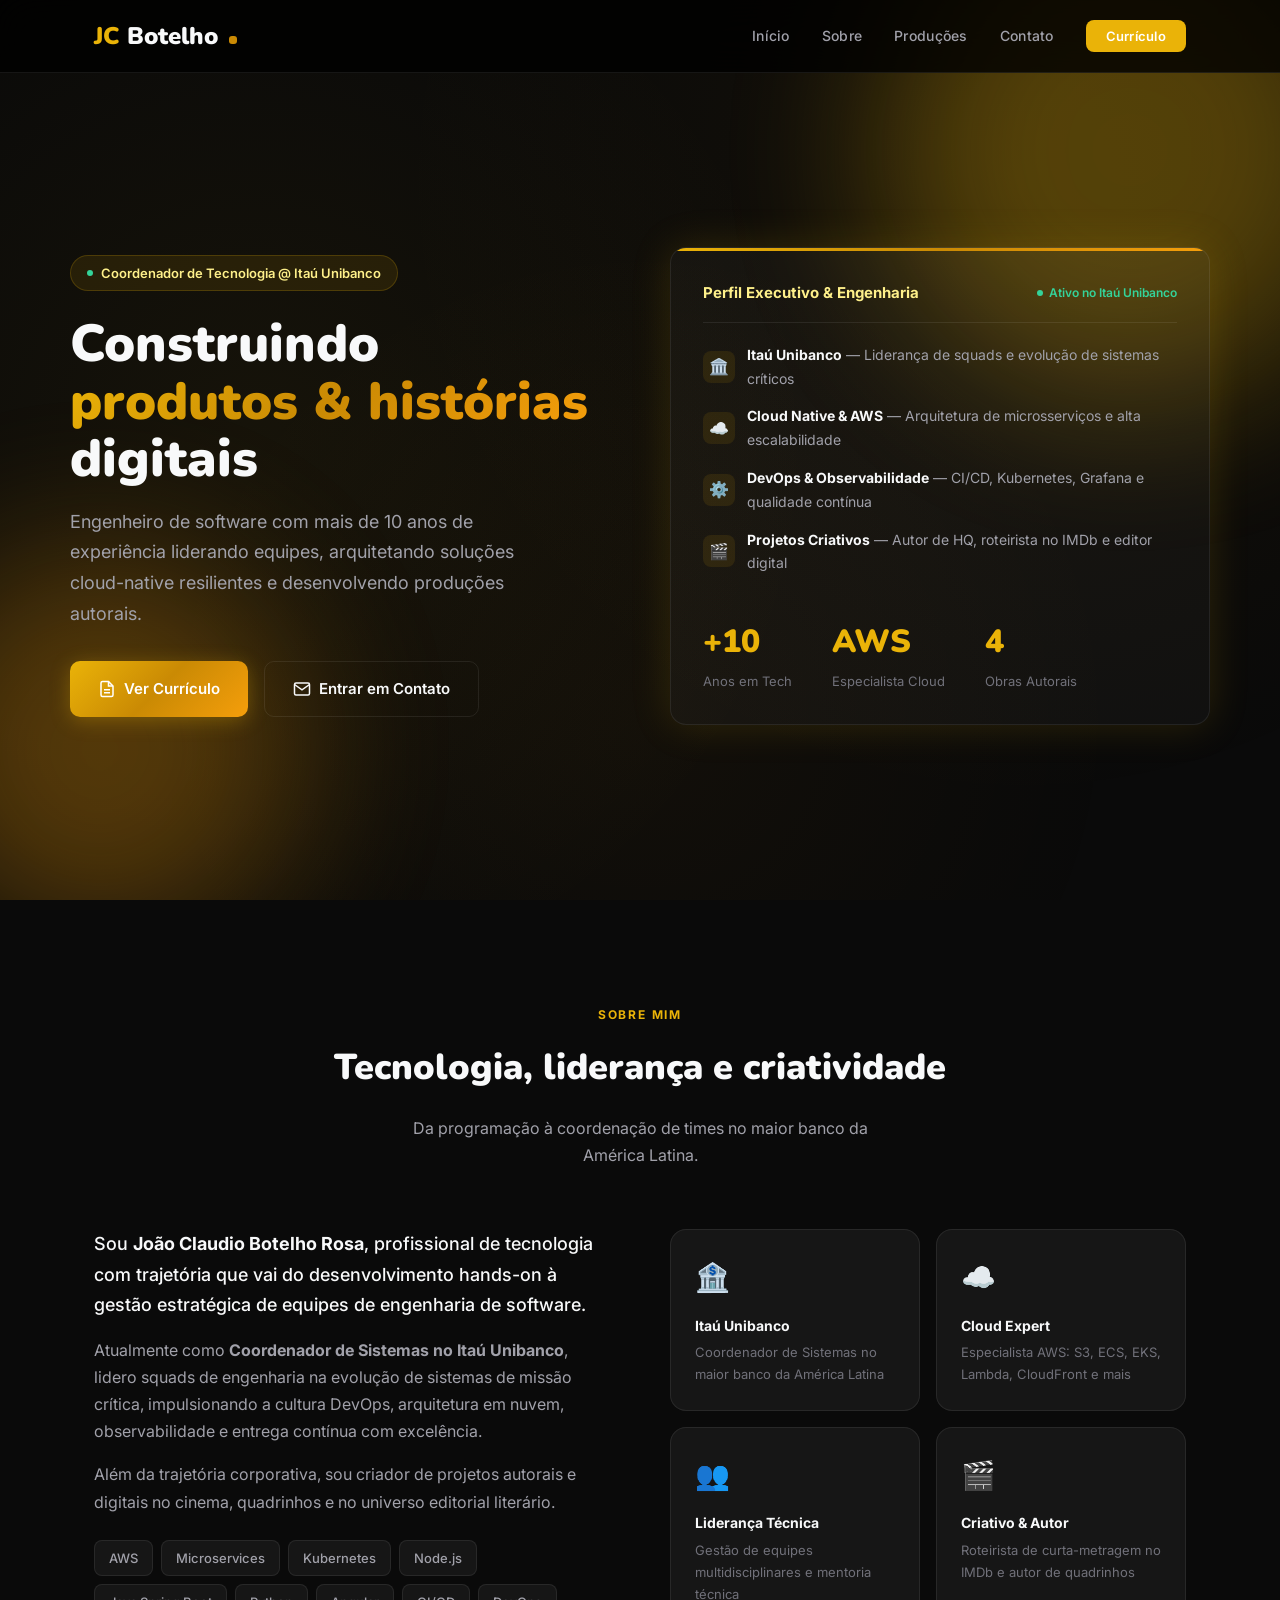
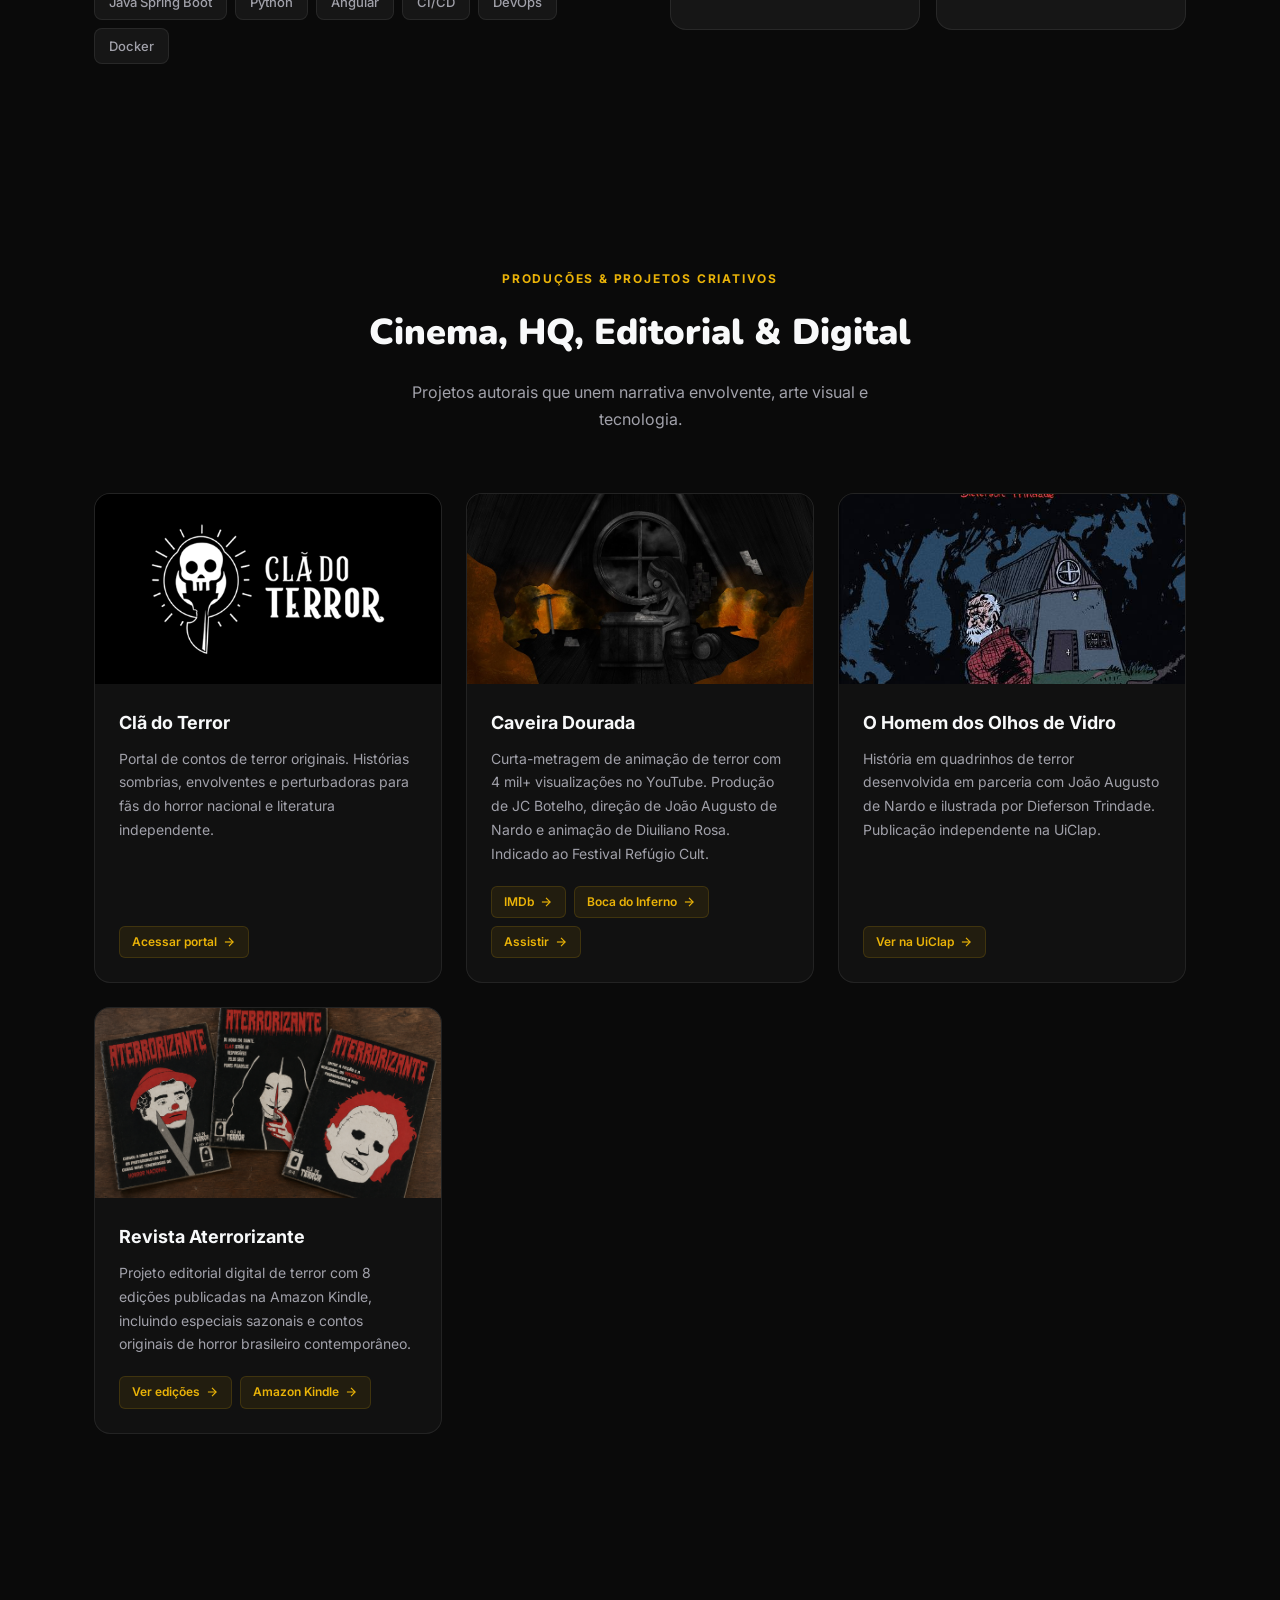
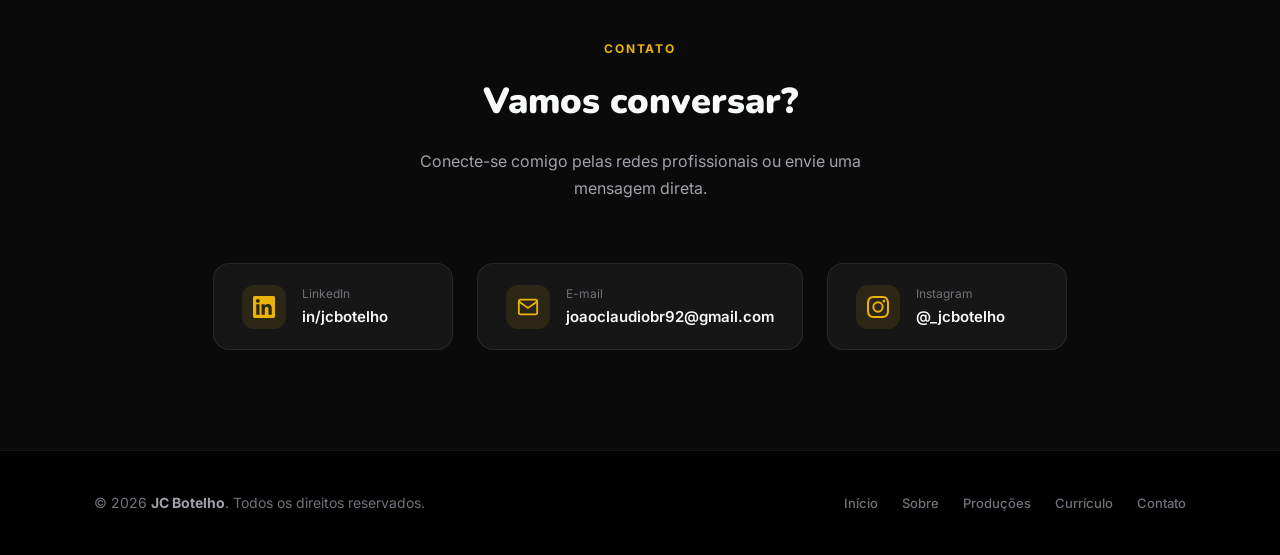
==== commit 38cd8eb0: "retirada do finsis e do sonda.me do site" ====
--- a/index.html
+++ b/index.html
@@ -12,9 +12,9 @@
   </script>
   <meta charset="UTF-8">
   <meta name="viewport" content="width=device-width, initial-scale=1.0">
-  <title>JC Botelho | Coordenador de Tecnologia no Itaú Unibanco, Engenheiro de Software & Criador Digital</title>
-  <meta name="description" content="João Claudio Botelho Rosa (JC Botelho) — Coordenador de Tecnologia no Itaú Unibanco, o maior banco da América Latina. Engenheiro de software com mais de 10 anos de experiência em AWS, microservices, DevOps, Kubernetes e liderança técnica. Criador do Sonda.me, FinSis e Clã do Terror. Roteirista do curta-metragem Caveira Dourada (IMDb) e autor da HQ O Homem dos Olhos de Vidro.">
-  <meta name="keywords" content="JC Botelho, João Claudio Botelho Rosa, coordenador de tecnologia, coordenador de sistemas, Itaú Unibanco, engenheiro de software, desenvolvedor full stack, AWS, Amazon Web Services, microservices, DevOps, Kubernetes, Docker, liderança técnica, arquitetura de software, cloud computing, Sonda.me, FinSis, Clã do Terror, cladoterror.com, Caveira Dourada, curta-metragem terror, O Homem dos Olhos de Vidro, HQ terror, Revista Aterrorizante, contos de terror, horror nacional, São Paulo, Brasil, Osasco, Redecard, Rede Itaú, FIAP MBA, UNIP Sistemas de Informação, Java Spring Boot, Node.js, Python, Angular, TypeScript, CI/CD, pipelines, observabilidade, Grafana, Prometheus">
+  <title>JC Botelho | Coordenador de Tecnologia no Itaú Unibanco, Engenheiro de Software &amp; Criador Digital</title>
+  <meta name="description" content="João Claudio Botelho Rosa (JC Botelho) — Coordenador de Tecnologia no Itaú Unibanco, o maior banco da América Latina. Engenheiro de software com mais de 10 anos de experiência em AWS, microservices, DevOps, Kubernetes e liderança técnica. Criador do Clã do Terror, roteirista do curta Caveira Dourada (IMDb) e autor da HQ O Homem dos Olhos de Vidro.">
+  <meta name="keywords" content="JC Botelho, João Claudio Botelho Rosa, coordenador de tecnologia, coordenador de sistemas, Itaú Unibanco, engenheiro de software, desenvolvedor full stack, AWS, Amazon Web Services, microservices, DevOps, Kubernetes, Docker, liderança técnica, arquitetura de software, cloud computing, Clã do Terror, cladoterror.com, Caveira Dourada, curta-metragem terror, O Homem dos Olhos de Vidro, HQ terror, Revista Aterrorizante, contos de terror, horror nacional, São Paulo, Brasil, Osasco, Redecard, Rede Itaú, FIAP MBA, UNIP Sistemas de Informação, Java Spring Boot, Node.js, Python, Angular, TypeScript, CI/CD, pipelines, observabilidade, Grafana, Prometheus">
   <meta name="author" content="João Claudio Botelho Rosa">
   <meta name="robots" content="index, follow, max-snippet:-1, max-image-preview:large, max-video-preview:-1">
   <link rel="canonical" href="https://jcbotelho.com/">
@@ -31,8 +31,8 @@
 
   <!-- Open Graph -->
   <meta property="og:type" content="website">
-  <meta property="og:title" content="JC Botelho — Coordenador de Tecnologia no Itaú Unibanco & Engenheiro de Software">
-  <meta property="og:description" content="Mais de 10 anos construindo soluções tecnológicas escaláveis. Coordenador de Sistemas no Itaú Unibanco, criador do Sonda.me, FinSis e Clã do Terror. Roteirista de curta-metragem e autor de HQ.">
+  <meta property="og:title" content="JC Botelho — Coordenador de Tecnologia no Itaú Unibanco &amp; Engenheiro de Software">
+  <meta property="og:description" content="Mais de 10 anos construindo soluções tecnológicas escaláveis. Coordenador de Sistemas no Itaú Unibanco, criador do Clã do Terror, roteirista de curta-metragem e autor de HQ.">
   <meta property="og:url" content="https://jcbotelho.com/">
   <meta property="og:image" content="https://jcbotelho.com/assets/images/jc-botelho.jpeg">
   <meta property="og:image:width" content="800">
@@ -44,13 +44,17 @@
   <!-- Twitter Card -->
   <meta name="twitter:card" content="summary_large_image">
   <meta name="twitter:title" content="JC Botelho — Coordenador de Tecnologia no Itaú Unibanco">
-  <meta name="twitter:description" content="Engenheiro de software com +10 anos. Criador do Sonda.me, FinSis e Clã do Terror. Roteirista do curta Caveira Dourada (IMDb).">
+  <meta name="twitter:description" content="Engenheiro de software com +10 anos. Coordenador de Tecnologia no Itaú Unibanco, criador do Clã do Terror e roteirista do curta Caveira Dourada (IMDb).">
   <meta name="twitter:image" content="https://jcbotelho.com/assets/images/jc-botelho.jpeg">
   <meta name="twitter:image:alt" content="JC Botelho — Coordenador de Tecnologia">
 
   <!-- Preconnect for performance -->
   <link rel="preconnect" href="https://fonts.googleapis.com">
   <link rel="preconnect" href="https://fonts.gstatic.com" crossorigin>
+
+  <!-- Web Manifest & Favicon -->
+  <link rel="manifest" href="site.webmanifest">
+  <link rel="icon" type="image/svg+xml" href="favicon.svg">
 
   <!-- Schema.org JSON-LD: Person (primary) -->
   <script type="application/ld+json">
@@ -67,7 +71,7 @@
       "width": 800,
       "height": 800
     },
-    "description": "Coordenador de Tecnologia no Itaú Unibanco com mais de 10 anos de experiência em engenharia de software, AWS, DevOps e liderança técnica. Criador de produtos digitais e autor de produções criativas.",
+    "description": "Coordenador de Tecnologia no Itaú Unibanco com mais de 10 anos de experiência em engenharia de software, AWS, DevOps e liderança técnica. Criador de projetos digitais e autor de produções criativas.",
     "jobTitle": "Coordenador de Sistemas",
     "worksFor": {
       "@type": "Organization",
@@ -113,9 +117,7 @@
       "https://www.linkedin.com/in/jcbotelho/",
       "https://www.imdb.com/pt/title/tt16481576/",
       "https://www.youtube.com/watch?v=0ENbkPBh1jo",
-      "https://cladoterror.com",
-      "https://sonda.me",
-      "https://finsis.com.br"
+      "https://cladoterror.com"
     ]
   }
   </script>
@@ -216,24 +218,7 @@
   }
   </script>
 
-  <!-- Schema.org JSON-LD: SoftwareApplication — Sonda.me -->
-  <script type="application/ld+json">
-  {
-    "@context": "https://schema.org",
-    "@type": "SoftwareApplication",
-    "name": "Sonda.me",
-    "description": "Plataforma de nuvem pessoal com armazenamento de arquivos e aplicações integradas, focada em autonomia digital e simplicidade.",
-    "url": "https://sonda.me",
-    "applicationCategory": "CloudApplication",
-    "operatingSystem": "Web",
-    "author": { "@id": "https://jcbotelho.com/#person" }
-  }
-  </script>
-
-  <!-- Favicon -->
-  <link rel="icon" type="image/svg+xml" href="favicon.svg">
-
-  <link rel="stylesheet" href="styles.css">
+  <link rel="stylesheet" href="styles.css?v=2.1">
 </head>
 <body>
 
@@ -242,12 +227,11 @@
   <!-- NAVBAR -->
   <nav class="navbar" id="navbar">
     <div class="container navbar-inner">
-      <a href="/" class="logo"><span>JC</span> Botelho <span class="logo-dot"></span></a>
-      <button class="menu-toggle" id="menuToggle" aria-label="Abrir menu">☰</button>
+      <a href="/" class="logo" aria-label="JC Botelho Página Inicial"><span>JC</span> Botelho <span class="logo-dot"></span></a>
+      <button class="menu-toggle" id="menuToggle" aria-label="Abrir menu de navegação">☰</button>
       <ul class="nav-links" id="navLinks">
         <li><a href="#inicio">Início</a></li>
         <li><a href="#sobre">Sobre</a></li>
-        <li><a href="#servicos">Serviços</a></li>
         <li><a href="#producoes">Produções</a></li>
         <li><a href="#contato">Contato</a></li>
         <li><a href="curriculo.html" class="nav-cta">Currículo</a></li>
@@ -272,23 +256,56 @@
         </h1>
         <p class="hero-description">
           Engenheiro de software com mais de 10 anos de experiência liderando equipes,
-          arquitetando soluções cloud-native e criando produtos que fazem a diferença.
+          arquitetando soluções cloud-native resilientes e desenvolvendo produções autorais.
         </p>
         <div class="hero-ctas">
-          <a href="curriculo.html" class="btn btn-primary">
+          <a href="curriculo.html" class="btn btn-primary" id="hero-btn-curriculo">
             <svg width="18" height="18" viewBox="0 0 24 24" fill="none" stroke="currentColor" stroke-width="2"><path d="M14 2H6a2 2 0 0 0-2 2v16a2 2 0 0 0 2 2h12a2 2 0 0 0 2-2V8z"/><polyline points="14 2 14 8 20 8"/><line x1="16" y1="13" x2="8" y2="13"/><line x1="16" y1="17" x2="8" y2="17"/></svg>
             Ver Currículo
           </a>
-          <a href="#contato" class="btn btn-outline">
+          <a href="#contato" class="btn btn-outline" id="hero-btn-contato">
             <svg width="18" height="18" viewBox="0 0 24 24" fill="none" stroke="currentColor" stroke-width="2"><path d="M4 4h16c1.1 0 2 .9 2 2v12c0 1.1-.9 2-2 2H4c-1.1 0-2-.9-2-2V6c0-1.1.9-2 2-2z"/><polyline points="22,6 12,13 2,6"/></svg>
             Entrar em Contato
           </a>
         </div>
-
-      </div>
-      <div class="hero-photo">
-        <div class="photo-frame">
-          <img src="assets/images/jc-botelho.jpeg" alt="João Claudio Botelho Rosa — JC Botelho" width="360" height="360">
+      </div>
+
+      <div class="hero-tech-card">
+        <div class="hero-card-header">
+          <span class="hero-card-title">Perfil Executivo &amp; Engenharia</span>
+          <span class="hero-card-status"><span class="status-dot"></span> Ativo no Itaú Unibanco</span>
+        </div>
+        <ul class="hero-card-list">
+          <li>
+            <span class="card-icon">🏛️</span>
+            <div><strong>Itaú Unibanco</strong> — Liderança de squads e evolução de sistemas críticos</div>
+          </li>
+          <li>
+            <span class="card-icon">☁️</span>
+            <div><strong>Cloud Native &amp; AWS</strong> — Arquitetura de microsserviços e alta escalabilidade</div>
+          </li>
+          <li>
+            <span class="card-icon">⚙️</span>
+            <div><strong>DevOps &amp; Observabilidade</strong> — CI/CD, Kubernetes, Grafana e qualidade contínua</div>
+          </li>
+          <li>
+            <span class="card-icon">🎬</span>
+            <div><strong>Projetos Criativos</strong> — Autor de HQ, roteirista no IMDb e editor digital</div>
+          </li>
+        </ul>
+        <div class="hero-stats">
+          <div class="stat-item">
+            <div class="stat-number">+10</div>
+            <div class="stat-label">Anos em Tech</div>
+          </div>
+          <div class="stat-item">
+            <div class="stat-number">AWS</div>
+            <div class="stat-label">Especialista Cloud</div>
+          </div>
+          <div class="stat-item">
+            <div class="stat-number">4</div>
+            <div class="stat-label">Obras Autorais</div>
+          </div>
         </div>
       </div>
     </div>
@@ -308,24 +325,23 @@
         <div class="about-text">
           <p>
             Sou <strong>João Claudio Botelho Rosa</strong>, profissional de tecnologia com trajetória que
-            vai do desenvolvimento hands-on à gestão estratégica de equipes de engenharia.
+            vai do desenvolvimento hands-on à gestão estratégica de equipes de engenharia de software.
           </p>
           <p>
             Atualmente como <strong>Coordenador de Sistemas no Itaú Unibanco</strong>, lidero squads
-            de engenharia na evolução de sistemas críticos, promovendo cultura DevOps,
-            observabilidade e entrega contínua em escala.
+            de engenharia na evolução de sistemas de missão crítica, impulsionando a cultura DevOps,
+            arquitetura em nuvem, observabilidade e entrega contínua com excelência.
           </p>
           <p>
-            Além da carreira corporativa, sou criador de produtos digitais independentes como
-            o <strong>Sonda.me</strong> e o <strong>FinSis</strong>, e tenho participação em projetos
-            criativos no cinema e editorial.
+            Além da trajetória corporativa, sou criador de projetos autorais e digitais no cinema, quadrinhos
+            e no universo editorial literário.
           </p>
           <div class="tech-chips">
             <span class="chip">AWS</span>
             <span class="chip">Microservices</span>
             <span class="chip">Kubernetes</span>
             <span class="chip">Node.js</span>
-            <span class="chip">Java</span>
+            <span class="chip">Java Spring Boot</span>
             <span class="chip">Python</span>
             <span class="chip">Angular</span>
             <span class="chip">CI/CD</span>
@@ -346,100 +362,55 @@
           </div>
           <div class="highlight-card">
             <div class="icon">👥</div>
-            <h3>Liderança</h3>
+            <h3>Liderança Técnica</h3>
             <p>Gestão de equipes multidisciplinares e mentoria técnica</p>
           </div>
           <div class="highlight-card">
             <div class="icon">🎬</div>
-            <h3>Criativo</h3>
-            <p>Roteirista de curta-metragem no IMDb e autor de HQ</p>
+            <h3>Criativo &amp; Autor</h3>
+            <p>Roteirista de curta-metragem no IMDb e autor de quadrinhos</p>
           </div>
         </div>
       </div>
     </div>
   </section>
 
-  <!-- SERVIÇOS -->
-  <section class="section" id="servicos">
-    <div class="container">
-      <div class="section-header">
-        <div class="section-tag">Serviços Digitais</div>
-        <h2 class="section-title">Produtos que construí</h2>
-        <p class="section-subtitle">
-          Soluções criadas com foco em autonomia digital, simplicidade e eficiência.
-        </p>
-      </div>
-      <div class="services-grid">
-        <div class="service-card fade-in">
-          <div class="service-img">
-            <img src="assets/images/logo-sonda-me.png" alt="Sonda.me Logo" loading="lazy">
-          </div>
-          <div class="service-content">
-            <h3>Sonda.me</h3>
-            <p>
-              Plataforma de nuvem pessoal com armazenamento de arquivos e aplicações integradas,
-              focada em autonomia digital e simplicidade. Seu espaço seguro na nuvem.
-            </p>
-            <a href="https://sonda.me" target="_blank" rel="noopener" class="service-link">
-              Acessar plataforma
-              <svg width="16" height="16" viewBox="0 0 24 24" fill="none" stroke="currentColor" stroke-width="2"><line x1="5" y1="12" x2="19" y2="12"/><polyline points="12 5 19 12 12 19"/></svg>
-            </a>
-          </div>
-        </div>
-        <div class="service-card fade-in">
-          <div class="service-img">
-            <img src="assets/images/logo-finsis.png" alt="FinSis Logo" loading="lazy">
-          </div>
-          <div class="service-content">
-            <h3>FinSis</h3>
-            <p>
-              Sistema de gestão financeira pessoal com foco em organização,
-              controle e tomada de decisão. Gerencie suas finanças com inteligência.
-            </p>
-            <a href="https://finsis.com.br" target="_blank" rel="noopener" class="service-link">
-              Acessar plataforma
-              <svg width="16" height="16" viewBox="0 0 24 24" fill="none" stroke="currentColor" stroke-width="2"><line x1="5" y1="12" x2="19" y2="12"/><polyline points="12 5 19 12 12 19"/></svg>
-            </a>
-          </div>
-        </div>
-        <div class="service-card fade-in">
-          <div class="service-img">
-            <img src="assets/images/logo-cladoterror.png" alt="Clã do Terror Logo" loading="lazy">
-          </div>
-          <div class="service-content">
-            <h3>Clã do Terror</h3>
-            <p>
-              Site de contos de terror originais. Histórias sombrias, envolventes e
-              perturbadoras para quem gosta de narrativas que tiram o sono.
-            </p>
-            <a href="https://cladoterror.com" target="_blank" rel="noopener" class="service-link">
-              Ler contos
-              <svg width="16" height="16" viewBox="0 0 24 24" fill="none" stroke="currentColor" stroke-width="2"><line x1="5" y1="12" x2="19" y2="12"/><polyline points="12 5 19 12 12 19"/></svg>
-            </a>
-          </div>
-        </div>
-      </div>
-    </div>
-  </section>
-
-  <!-- PRODUÇÕES -->
+  <!-- PRODUÇÕES CRIATIVAS -->
   <section class="section" id="producoes">
     <div class="container">
       <div class="section-header">
-        <div class="section-tag">Produções Criativas</div>
-        <h2 class="section-title">Cinema, HQ &amp; Editorial</h2>
+        <div class="section-tag">Produções &amp; Projetos Criativos</div>
+        <h2 class="section-title">Cinema, HQ, Editorial &amp; Digital</h2>
         <p class="section-subtitle">
-          Projetos autorais que unem narrativa, arte e tecnologia.
+          Projetos autorais que unem narrativa envolvente, arte visual e tecnologia.
         </p>
       </div>
       <div class="productions-grid">
+        <!-- Clã do Terror -->
+        <article class="production-card fade-in">
+          <div class="production-img">
+            <img src="assets/images/logo-cladoterror.png" alt="Clã do Terror — Portal de contos de terror originais por JC Botelho" loading="lazy">
+          </div>
+          <div class="production-content">
+            <h3>Clã do Terror</h3>
+            <p>Portal de contos de terror originais. Histórias sombrias, envolventes e perturbadoras para fãs do horror nacional e literatura independente.</p>
+            <div class="production-links">
+              <a href="https://cladoterror.com" target="_blank" rel="noopener">
+                Acessar portal
+                <svg width="14" height="14" viewBox="0 0 24 24" fill="none" stroke="currentColor" stroke-width="2"><line x1="5" y1="12" x2="19" y2="12"/><polyline points="12 5 19 12 12 19"/></svg>
+              </a>
+            </div>
+          </div>
+        </article>
+
+        <!-- Caveira Dourada -->
         <article class="production-card fade-in">
           <div class="production-img">
             <img src="assets/images/caveira-dourada-curta.jpeg" alt="Caveira Dourada — Curta-metragem de animação de terror escrito por JC Botelho" loading="lazy">
           </div>
           <div class="production-content">
             <h3>Caveira Dourada</h3>
-            <p>Curta-metragem de animação de terror com 4 mil+ visualizações no YouTube. Produção de JC Botelho, direção de João Augusto de Nardo e animação de Diuiliano Rosa. Indicado ao Festival Refúgio Cult e destaque no Boca do Inferno.</p>
+            <p>Curta-metragem de animação de terror com 4 mil+ visualizações no YouTube. Produção de JC Botelho, direção de João Augusto de Nardo e animação de Diuiliano Rosa. Indicado ao Festival Refúgio Cult.</p>
             <div class="production-links">
               <a href="https://www.imdb.com/pt/title/tt16481576/" target="_blank" rel="noopener">
                 IMDb
@@ -449,38 +420,46 @@
                 Boca do Inferno
                 <svg width="14" height="14" viewBox="0 0 24 24" fill="none" stroke="currentColor" stroke-width="2"><line x1="5" y1="12" x2="19" y2="12"/><polyline points="12 5 19 12 12 19"/></svg>
               </a>
-              <a href="https://www.instagram.com/p/DW6XMytDuWE/" target="_blank" rel="noopener">
-                @terrorpop_
+              <a href="https://www.youtube.com/watch?v=0ENbkPBh1jo" target="_blank" rel="noopener">
+                Assistir
                 <svg width="14" height="14" viewBox="0 0 24 24" fill="none" stroke="currentColor" stroke-width="2"><line x1="5" y1="12" x2="19" y2="12"/><polyline points="12 5 19 12 12 19"/></svg>
               </a>
             </div>
           </div>
         </article>
+
+        <!-- O Homem dos Olhos de Vidro -->
         <article class="production-card fade-in">
           <div class="production-img">
             <img src="assets/images/o-homem-dos-olhos-de-vidro.jpeg" alt="O Homem dos Olhos de Vidro — HQ de terror por J.C. Botelho, João Augusto de Nardo e Dieferson Trindade" loading="lazy">
           </div>
           <div class="production-content">
             <h3>O Homem dos Olhos de Vidro</h3>
-            <p>HQ de terror desenvolvida com João Augusto de Nardo e arte de Dieferson Trindade. Publicação independente disponível na UiClap.</p>
+            <p>História em quadrinhos de terror desenvolvida em parceria com João Augusto de Nardo e ilustrada por Dieferson Trindade. Publicação independente na UiClap.</p>
             <div class="production-links">
               <a href="https://loja.uiclap.com/titulo/ua33612/" target="_blank" rel="noopener">
-                Ver publicação
+                Ver na UiClap
                 <svg width="14" height="14" viewBox="0 0 24 24" fill="none" stroke="currentColor" stroke-width="2"><line x1="5" y1="12" x2="19" y2="12"/><polyline points="12 5 19 12 12 19"/></svg>
               </a>
             </div>
           </div>
         </article>
+
+        <!-- Revista Aterrorizante -->
         <article class="production-card fade-in">
           <div class="production-img">
             <img src="assets/images/revista-aterrorizante.png" alt="Revista Aterrorizante — Projeto editorial de terror digital por JC Botelho" loading="lazy">
           </div>
           <div class="production-content">
             <h3>Revista Aterrorizante</h3>
-            <p>Projeto editorial digital de terror com 8 edições publicadas na Amazon Kindle, incluindo especiais de Natal e Halloween. Contos originais de horror nacional.</p>
+            <p>Projeto editorial digital de terror com 8 edições publicadas na Amazon Kindle, incluindo especiais sazonais e contos originais de horror brasileiro contemporâneo.</p>
             <div class="production-links">
               <a href="revista-aterrorizante.html">
-                Ver todas as edições
+                Ver edições
+                <svg width="14" height="14" viewBox="0 0 24 24" fill="none" stroke="currentColor" stroke-width="2"><line x1="5" y1="12" x2="19" y2="12"/><polyline points="12 5 19 12 12 19"/></svg>
+              </a>
+              <a href="https://www.amazon.com.br/s?k=revista+aterrorizante" target="_blank" rel="noopener">
+                Amazon Kindle
                 <svg width="14" height="14" viewBox="0 0 24 24" fill="none" stroke="currentColor" stroke-width="2"><line x1="5" y1="12" x2="19" y2="12"/><polyline points="12 5 19 12 12 19"/></svg>
               </a>
             </div>
@@ -497,7 +476,7 @@
         <div class="section-tag">Contato</div>
         <h2 class="section-title">Vamos conversar?</h2>
         <p class="section-subtitle">
-          Conecte-se comigo pelas redes ou envie uma mensagem.
+          Conecte-se comigo pelas redes profissionais ou envie uma mensagem direta.
         </p>
       </div>
       <div class="contact-grid fade-in">
@@ -538,7 +517,8 @@
       <div class="footer-text">© 2026 <strong>JC Botelho</strong>. Todos os direitos reservados.</div>
       <div class="footer-links">
         <a href="#inicio">Início</a>
-        <a href="#servicos">Serviços</a>
+        <a href="#sobre">Sobre</a>
+        <a href="#producoes">Produções</a>
         <a href="curriculo.html">Currículo</a>
         <a href="#contato">Contato</a>
       </div>
--- a/styles.css
+++ b/styles.css
@@ -180,24 +180,46 @@
 }
 .btn-outline:hover { border-color: var(--accent-blue); color: var(--accent-blue); transform: translateY(-2px); }
 
-.hero-photo {
-  display: flex; justify-content: center; align-items: center;
+/* --- Hero Card / Highlights (Homepage) --- */
+.hero-tech-card {
+  background: var(--bg-card);
+  border: 1px solid var(--border-glass);
+  border-radius: var(--radius);
+  padding: 32px;
+  position: relative;
+  overflow: hidden;
+  box-shadow: var(--shadow-glow);
   animation: fadeInUp 0.8s ease-out 0.4s both;
 }
-
-.photo-frame {
-  position: relative; width: 360px; height: 360px;
-}
-.photo-frame img {
-  width: 100%; height: 100%; object-fit: cover; border-radius: 24px;
-  border: 2px solid var(--border-glass);
-  box-shadow: var(--shadow-glow);
-}
-.photo-frame::before {
-  content: ''; position: absolute; inset: -3px;
-  background: var(--gradient-hero); border-radius: 26px; z-index: -1;
-  opacity: 0.5;
-}
+.hero-tech-card::before {
+  content: ''; position: absolute; top: 0; left: 0; right: 0;
+  height: 3px; background: var(--gradient-hero);
+}
+.hero-card-header {
+  display: flex; align-items: center; justify-content: space-between;
+  margin-bottom: 20px; padding-bottom: 16px;
+  border-bottom: 1px solid var(--border-glass);
+}
+.hero-card-title { font-size: 15px; font-weight: 700; color: var(--accent-cyan); }
+.hero-card-status {
+  display: inline-flex; align-items: center; gap: 6px;
+  font-size: 12px; color: var(--accent-green); font-weight: 600;
+}
+.hero-card-status .status-dot {
+  width: 6px; height: 6px; background: var(--accent-green);
+  border-radius: 50%; animation: pulse-dot 1.5s infinite;
+}
+.hero-card-list { list-style: none; display: flex; flex-direction: column; gap: 14px; margin-bottom: 24px; }
+.hero-card-list li {
+  display: flex; align-items: center; gap: 12px;
+  font-size: 14px; color: var(--text-secondary);
+}
+.hero-card-list li .card-icon {
+  width: 32px; height: 32px; border-radius: 8px;
+  background: rgba(234,179,8,0.1); display: flex; align-items: center; justify-content: center;
+  color: var(--accent-blue); flex-shrink: 0; font-size: 16px;
+}
+.hero-card-list li strong { color: var(--text-primary); }
 
 .hero-stats {
   display: flex; gap: 40px; margin-top: 40px;
@@ -251,76 +273,23 @@
 .highlight-card h3 { font-size: 14px; font-weight: 700; margin-bottom: 4px; }
 .highlight-card p { font-size: 13px; color: var(--text-muted); }
 
-/* --- Services / Products --- */
-.services-grid { display: grid; grid-template-columns: repeat(auto-fit, minmax(320px, 1fr)); gap: 24px; }
-
-.service-card {
-  background: var(--bg-card);
-  border: 1px solid var(--border-glass);
-  border-radius: var(--radius); 
-  transition: var(--transition); position: relative; overflow: hidden;
-  display: flex; flex-direction: column;
-}
-.service-card::before {
-  content: ''; position: absolute; top: 0; left: 0;
-  width: 100%; height: 3px;
-  background: var(--gradient-hero); opacity: 0;
-  transition: var(--transition);
-}
-.service-card:hover { border-color: var(--accent-blue); transform: translateY(-6px); box-shadow: var(--shadow-glow); }
-.service-card:hover::before { opacity: 1; }
-
-.service-img {
-  height: 200px;
-  display: flex; align-items: center; justify-content: center;
-  border-bottom: 1px solid var(--border-glass);
-  overflow: hidden;
-}
-.service-img img {
-  width: 100%; height: 100%; object-fit: cover;
-  transition: transform 0.5s ease;
-}
-.service-card:hover .service-img img {
-  transform: scale(1.05);
-}
-.service-content {
-  padding: 32px;
-  display: flex; flex-direction: column; flex: 1;
-}
-.service-card h3 { font-size: 20px; font-weight: 700; margin-bottom: 8px; }
-.service-card p { color: var(--text-secondary); font-size: 14px; margin-bottom: 20px; flex: 1; }
-.service-link {
-  display: inline-flex; align-items: center; gap: 6px;
-  font-size: 14px; font-weight: 600; color: var(--accent-blue);
-}
-.service-link:hover { gap: 10px; }
-.service-badge {
-  display: inline-block; padding: 3px 10px; border-radius: 6px;
-  font-size: 11px; font-weight: 700; text-transform: uppercase;
-  background: rgba(52,211,153,0.1); color: var(--accent-green);
-  margin-left: 8px;
-}
-.service-badge.soon {
-  background: rgba(249,115,22,0.1); color: var(--accent-orange);
-}
-
-/* --- Productions --- */
-.productions-grid { display: grid; grid-template-columns: repeat(auto-fit, minmax(340px, 1fr)); gap: 24px; }
+/* --- Productions / Portfolio Grid (4 items) --- */
+.productions-grid { display: grid; grid-template-columns: repeat(auto-fit, minmax(260px, 1fr)); gap: 24px; }
 
 .production-card {
   background: var(--bg-card); border: 1px solid var(--border-glass);
   border-radius: var(--radius); overflow: hidden;
-  transition: var(--transition);
+  transition: var(--transition); display: flex; flex-direction: column;
 }
 .production-card:hover { border-color: var(--accent-blue); transform: translateY(-6px); box-shadow: var(--shadow-glow); }
 
-.production-img { position: relative; overflow: hidden; height: 200px; }
+.production-img { position: relative; overflow: hidden; height: 190px; background: rgba(0,0,0,0.5); }
 .production-img img { width: 100%; height: 100%; object-fit: cover; transition: 0.5s; }
-.production-card:hover .production-img img { transform: scale(1.08); }
-
-.production-content { padding: 24px; }
+.production-card:hover .production-img img { transform: scale(1.06); }
+
+.production-content { padding: 24px; display: flex; flex-direction: column; flex: 1; }
 .production-content h3 { font-size: 18px; font-weight: 700; margin-bottom: 8px; }
-.production-content p { font-size: 14px; color: var(--text-secondary); margin-bottom: 16px; }
+.production-content p { font-size: 14px; color: var(--text-secondary); margin-bottom: 16px; flex: 1; }
 .production-content a {
   font-size: 14px; font-weight: 600;
   display: inline-flex; align-items: center; gap: 6px;
@@ -328,10 +297,10 @@
 .production-content a:hover { gap: 10px; }
 
 .production-links {
-  display: flex; flex-wrap: wrap; gap: 12px; margin-top: 4px;
+  display: flex; flex-wrap: wrap; gap: 8px; margin-top: 4px;
 }
 .production-links a {
-  font-size: 13px; font-weight: 600;
+  font-size: 12px; font-weight: 600;
   display: inline-flex; align-items: center; gap: 5px;
   padding: 5px 12px; border-radius: 6px;
   background: rgba(234,179,8,0.08); border: 1px solid rgba(234,179,8,0.15);
@@ -399,8 +368,6 @@
   .hero-description { margin: 0 auto 32px; }
   .hero-ctas { justify-content: center; }
   .hero-stats { justify-content: center; }
-  .hero-photo { order: -1; }
-  .photo-frame { width: 260px; height: 260px; }
   .about-grid { grid-template-columns: 1fr; }
   .about-highlights { grid-template-columns: 1fr 1fr; }
   .nav-links { display: none; }
@@ -418,7 +385,7 @@
   .hero h1 { font-size: 28px; }
   .hero-stats { flex-direction: column; gap: 16px; align-items: center; }
   .about-highlights { grid-template-columns: 1fr; }
-  .services-grid, .productions-grid { grid-template-columns: 1fr; }
+  .productions-grid { grid-template-columns: 1fr; }
   .contact-grid { flex-direction: column; align-items: center; }
   .footer-inner { flex-direction: column; text-align: center; }
 }
@@ -426,6 +393,74 @@
 /* ============================================
    CURRÍCULO PAGE STYLES
    ============================================ */
+
+/* Curriculo Hero with Profile Photo */
+.curriculo-hero {
+  padding: 130px 0 60px;
+  position: relative;
+  z-index: 1;
+}
+.curriculo-hero-inner {
+  display: grid;
+  grid-template-columns: auto 1fr;
+  gap: 40px;
+  align-items: center;
+}
+.curriculo-photo-frame {
+  position: relative;
+  width: 180px;
+  height: 180px;
+  border-radius: 50%;
+  padding: 4px;
+  background: var(--gradient-hero);
+  box-shadow: var(--shadow-glow);
+  flex-shrink: 0;
+}
+.curriculo-photo-frame img {
+  width: 100%;
+  height: 100%;
+  object-fit: cover;
+  border-radius: 50%;
+  background: var(--bg-primary);
+}
+.curriculo-hero-content h1 {
+  font-family: 'Nunito', sans-serif;
+  font-size: 38px;
+  font-weight: 900;
+  margin-bottom: 6px;
+}
+.curriculo-hero-role {
+  font-size: 18px;
+  color: var(--accent-cyan);
+  font-weight: 600;
+  margin-bottom: 12px;
+}
+.curriculo-hero-desc {
+  font-size: 15px;
+  color: var(--text-secondary);
+  max-width: 600px;
+  margin-bottom: 20px;
+  line-height: 1.6;
+}
+.curriculo-actions {
+  display: flex;
+  gap: 16px;
+  flex-wrap: wrap;
+}
+
+@media (max-width: 768px) {
+  .curriculo-hero-inner {
+    grid-template-columns: 1fr;
+    text-align: center;
+    justify-items: center;
+  }
+  .curriculo-hero-desc {
+    margin: 0 auto 20px;
+  }
+  .curriculo-actions {
+    justify-content: center;
+  }
+}
 
 /* Timeline */
 .timeline { position: relative; padding-left: 40px; }
@@ -454,9 +489,35 @@
   animation: pulse-dot 2s infinite;
 }
 
+.timeline-header {
+  display: flex;
+  align-items: center;
+  gap: 12px;
+  margin-bottom: 6px;
+}
+.company-badge-logo {
+  width: 32px;
+  height: 32px;
+  border-radius: 8px;
+  display: inline-flex;
+  align-items: center;
+  justify-content: center;
+  font-size: 14px;
+  font-weight: 800;
+  color: #fff;
+  flex-shrink: 0;
+}
+.badge-itau { background: linear-gradient(135deg, #ec7000, #ff8c00); }
+.badge-rede { background: linear-gradient(135deg, #e60000, #ff4d4d); }
+.badge-mdf { background: linear-gradient(135deg, #0284c7, #38bdf8); }
+.badge-allnet { background: linear-gradient(135deg, #16a34a, #4ade80); }
+.badge-jardins { background: linear-gradient(135deg, #7c3aed, #a855f7); }
+.badge-fiap { background: linear-gradient(135deg, #e11d48, #fb7185); }
+.badge-unip { background: linear-gradient(135deg, #2563eb, #60a5fa); }
+
 .timeline-period {
   font-size: 13px; font-weight: 600; color: var(--accent-blue);
-  margin-bottom: 6px;
+  margin-bottom: 4px;
 }
 .timeline-role { font-size: 22px; font-weight: 800; margin-bottom: 4px; font-family: 'Nunito', sans-serif; }
 .timeline-company { font-size: 15px; color: var(--accent-cyan); font-weight: 600; margin-bottom: 12px; }
@@ -479,11 +540,12 @@
   transition: var(--transition);
 }
 .education-card:hover { border-color: var(--accent-blue); transform: translateY(-4px); }
+.education-card-header { display: flex; align-items: center; gap: 12px; margin-bottom: 8px; }
 .education-card .period { font-size: 13px; color: var(--accent-blue); font-weight: 600; }
 .education-card h3 { font-size: 18px; font-weight: 700; margin: 8px 0 4px; }
 .education-card .institution { font-size: 14px; color: var(--text-secondary); }
 
-/* Skills Grid */
+/* Macro Skills Grid */
 .skills-categories { display: grid; grid-template-columns: repeat(auto-fit, minmax(300px, 1fr)); gap: 24px; }
 .skill-category {
   background: var(--bg-glass); border: 1px solid var(--border-glass);
@@ -492,10 +554,13 @@
 }
 .skill-category:hover { border-color: var(--accent-blue); }
 .skill-category h3 {
-  font-size: 15px; font-weight: 700; margin-bottom: 16px;
+  font-size: 16px; font-weight: 700; margin-bottom: 12px;
   display: flex; align-items: center; gap: 8px;
 }
 .skill-category h3 .icon { font-size: 20px; }
+.skill-category-desc {
+  font-size: 13px; color: var(--text-secondary); margin-bottom: 16px; line-height: 1.6;
+}
 .skill-tags { display: flex; flex-wrap: wrap; gap: 8px; }
 .skill-tag {
   padding: 6px 14px; border-radius: 8px; font-size: 13px; font-weight: 500;
@@ -516,13 +581,138 @@
 }
 .btn-download:hover { transform: translateY(-3px); box-shadow: 0 8px 30px rgba(234,179,8,0.4); color: white; }
 
-/* Curriculo hero */
-.page-hero {
-  padding: 140px 0 60px; position: relative; z-index: 1;
+/* 404 Page */
+.error-page-container {
+  min-height: 80vh;
+  display: flex;
+  flex-direction: column;
+  align-items: center;
+  justify-content: center;
   text-align: center;
-}
-.page-hero h1 {
-  font-family: 'Nunito', sans-serif; font-size: 44px; font-weight: 900;
+  padding: 120px 24px 60px;
+}
+.error-code {
+  font-family: 'Nunito', sans-serif;
+  font-size: 100px;
+  font-weight: 900;
+  line-height: 1;
+  background: var(--gradient-hero);
+  -webkit-background-clip: text;
+  -webkit-text-fill-color: transparent;
+  margin-bottom: 16px;
+}
+.error-title {
+  font-size: 28px;
+  font-weight: 800;
   margin-bottom: 12px;
 }
-.page-hero p { color: var(--text-secondary); font-size: 18px; }
+.error-desc {
+  font-size: 16px;
+  color: var(--text-secondary);
+  max-width: 480px;
+  margin-bottom: 32px;
+}
+
+/* ============================================
+   PRINT STYLES (@media print)
+   ============================================ */
+@media print {
+  body {
+    background: #ffffff !important;
+    color: #111827 !important;
+    font-size: 12pt;
+    line-height: 1.5;
+  }
+  .bg-grid, .navbar, .footer, .btn, .curriculo-actions, .download-section, .hero-bg-orb, .menu-toggle {
+    display: none !important;
+  }
+  .curriculo-hero {
+    padding: 0 0 20pt 0 !important;
+    border-bottom: 2pt solid #e5e7eb;
+    margin-bottom: 20pt;
+  }
+  .curriculo-hero-inner {
+    grid-template-columns: 80pt 1fr !important;
+    gap: 16pt !important;
+  }
+  .curriculo-photo-frame {
+    width: 80pt !important;
+    height: 80pt !important;
+    box-shadow: none !important;
+    border: 1pt solid #ccc !important;
+  }
+  .curriculo-hero-content h1 {
+    color: #000000 !important;
+    font-size: 22pt !important;
+  }
+  .curriculo-hero-role {
+    color: #4b5563 !important;
+    font-size: 13pt !important;
+  }
+  .curriculo-hero-desc {
+    color: #374151 !important;
+    font-size: 10pt !important;
+  }
+  .section {
+    padding: 15pt 0 !important;
+    page-break-inside: avoid;
+  }
+  .section-tag {
+    color: #4b5563 !important;
+    font-size: 9pt !important;
+  }
+  .section-title {
+    color: #111827 !important;
+    font-size: 16pt !important;
+  }
+  .timeline {
+    padding-left: 20pt !important;
+  }
+  .timeline::before {
+    background: #d1d5db !important;
+    left: 6pt !important;
+  }
+  .timeline-dot {
+    display: none !important;
+  }
+  .timeline-item {
+    opacity: 1 !important;
+    transform: none !important;
+    margin-bottom: 18pt !important;
+    page-break-inside: avoid;
+  }
+  .timeline-role {
+    font-size: 14pt !important;
+    color: #111827 !important;
+  }
+  .timeline-company {
+    color: #374151 !important;
+    font-size: 11pt !important;
+  }
+  .timeline-desc {
+    color: #4b5563 !important;
+    font-size: 9.5pt !important;
+  }
+  .company-badge-logo {
+    display: none !important;
+  }
+  .progression-step, .skill-tag {
+    background: #f3f4f6 !important;
+    border: 1pt solid #e5e7eb !important;
+    color: #1f2937 !important;
+    font-size: 8.5pt !important;
+  }
+  .education-card, .skill-category {
+    background: #f9fafb !important;
+    border: 1pt solid #e5e7eb !important;
+    color: #111827 !important;
+    page-break-inside: avoid;
+  }
+  .education-card h3, .skill-category h3 {
+    color: #111827 !important;
+  }
+  .education-card .institution, .skill-category-desc {
+    color: #4b5563 !important;
+  }
+}
+
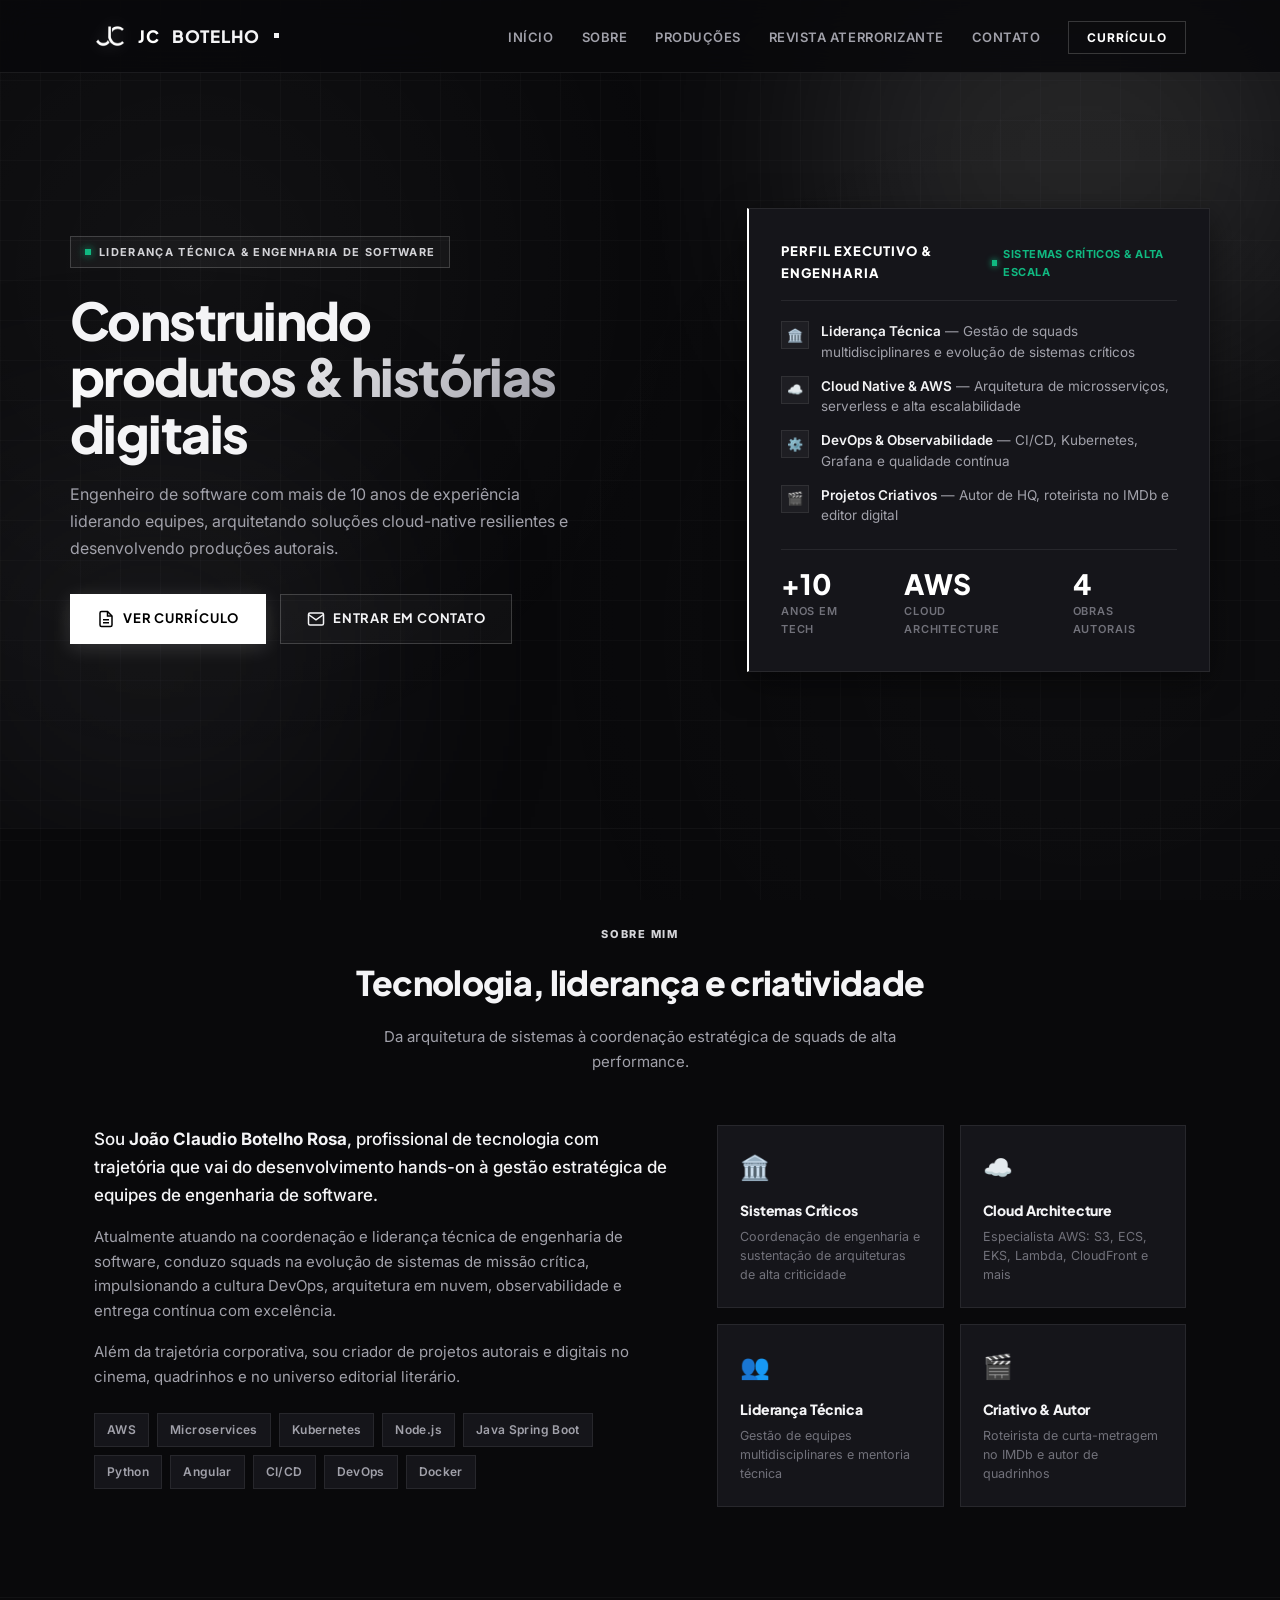
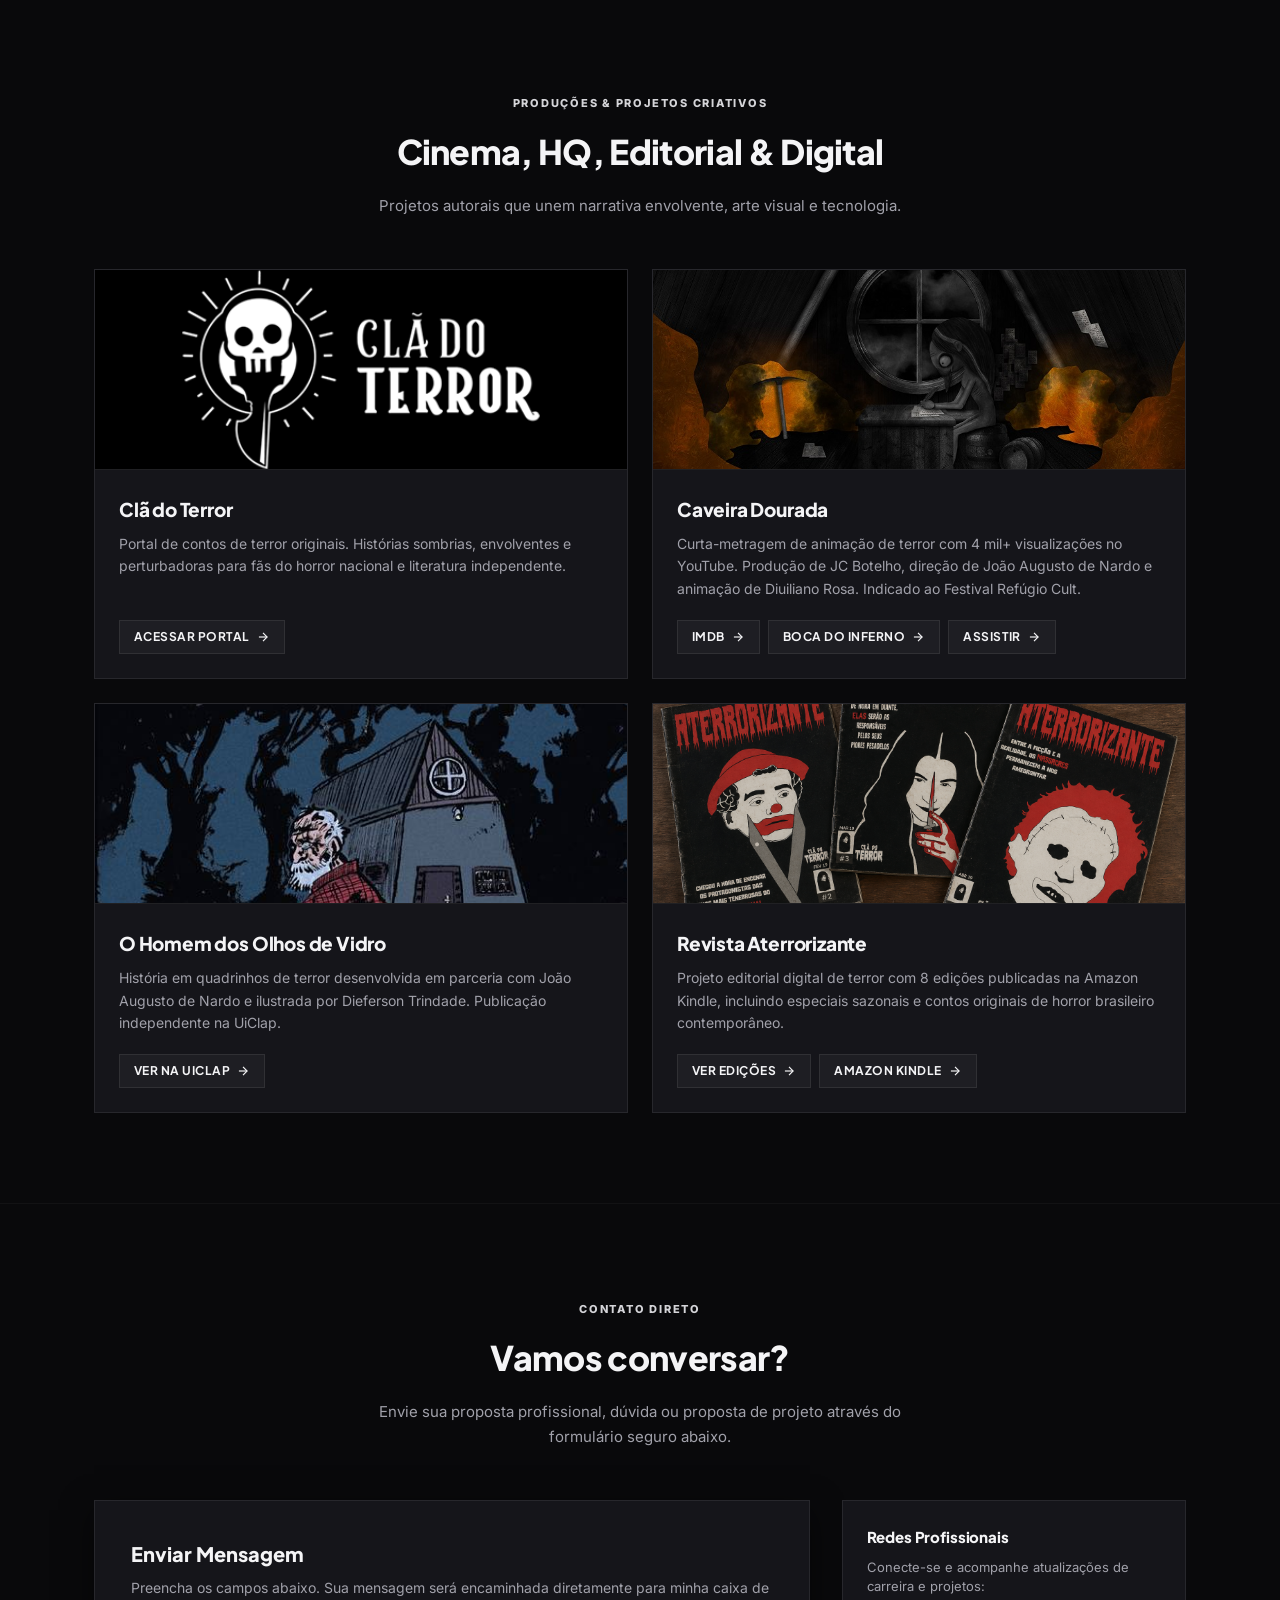
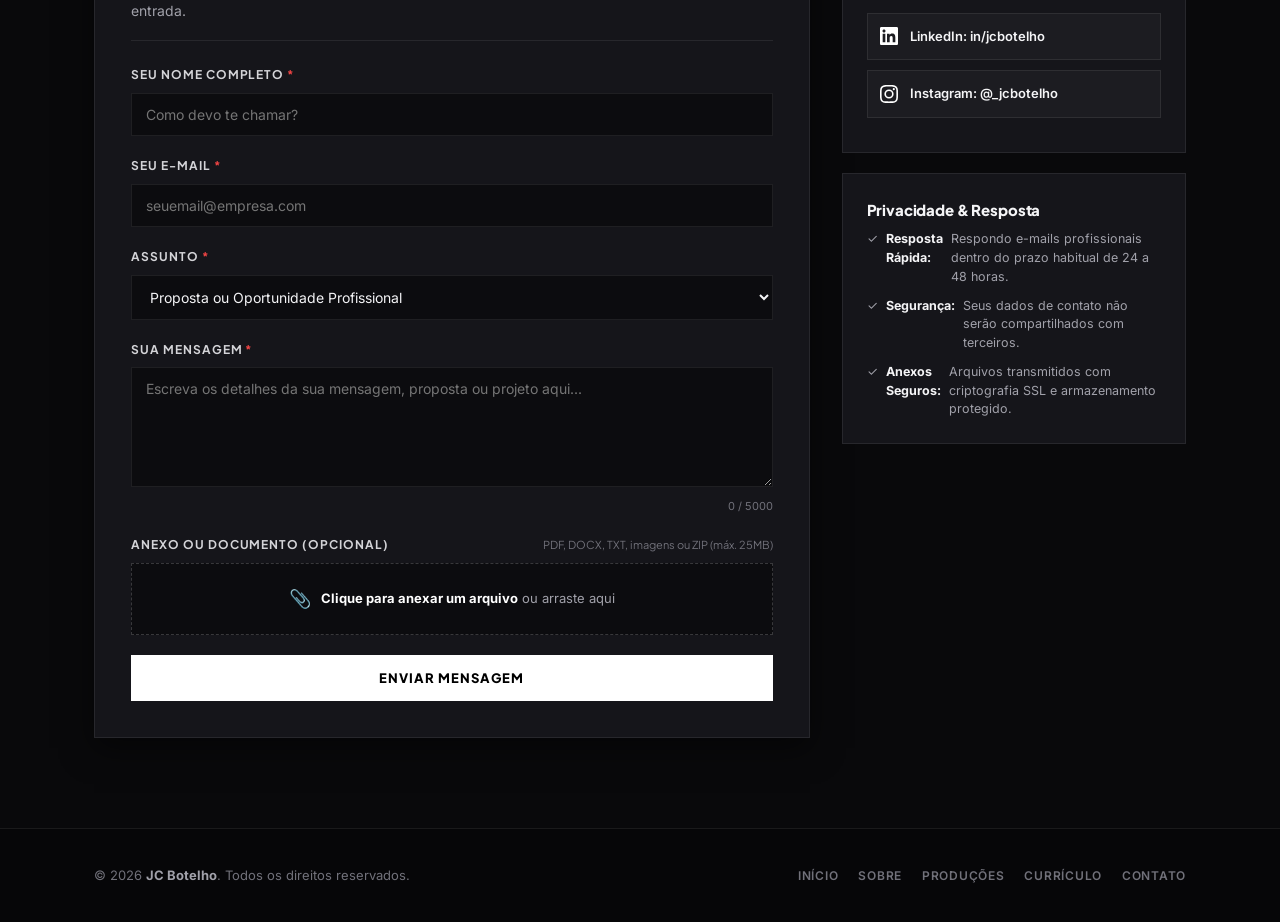
==== commit 8eb7644e: "feat: nova identidade visual com monograma JC, tipografia profissional, layout 2x2 e formulario de c" ====
--- a/index.html
+++ b/index.html
@@ -12,9 +12,9 @@
   </script>
   <meta charset="UTF-8">
   <meta name="viewport" content="width=device-width, initial-scale=1.0">
-  <title>JC Botelho | Coordenador de Tecnologia no Itaú Unibanco, Engenheiro de Software &amp; Criador Digital</title>
-  <meta name="description" content="João Claudio Botelho Rosa (JC Botelho) — Coordenador de Tecnologia no Itaú Unibanco, o maior banco da América Latina. Engenheiro de software com mais de 10 anos de experiência em AWS, microservices, DevOps, Kubernetes e liderança técnica. Criador do Clã do Terror, roteirista do curta Caveira Dourada (IMDb) e autor da HQ O Homem dos Olhos de Vidro.">
-  <meta name="keywords" content="JC Botelho, João Claudio Botelho Rosa, coordenador de tecnologia, coordenador de sistemas, Itaú Unibanco, engenheiro de software, desenvolvedor full stack, AWS, Amazon Web Services, microservices, DevOps, Kubernetes, Docker, liderança técnica, arquitetura de software, cloud computing, Clã do Terror, cladoterror.com, Caveira Dourada, curta-metragem terror, O Homem dos Olhos de Vidro, HQ terror, Revista Aterrorizante, contos de terror, horror nacional, São Paulo, Brasil, Osasco, Redecard, Rede Itaú, FIAP MBA, UNIP Sistemas de Informação, Java Spring Boot, Node.js, Python, Angular, TypeScript, CI/CD, pipelines, observabilidade, Grafana, Prometheus">
+  <title>JC Botelho | Coordenador de Tecnologia, Engenheiro de Software &amp; Criador Digital</title>
+  <meta name="description" content="João Claudio Botelho Rosa (JC Botelho) — Coordenador de Tecnologia e Engenheiro de Software com mais de 10 anos de experiência em AWS, microsserviços, DevOps, Kubernetes e liderança técnica. Criador do Clã do Terror, roteirista do curta Caveira Dourada (IMDb) e autor da HQ O Homem dos Olhos de Vidro.">
+  <meta name="keywords" content="JC Botelho, João Claudio Botelho Rosa, coordenador de tecnologia, coordenador de sistemas, engenheiro de software, desenvolvedor full stack, AWS, Amazon Web Services, microsserviços, DevOps, Kubernetes, Docker, liderança técnica, arquitetura de software, cloud computing, Clã do Terror, cladoterror.com, Caveira Dourada, curta-metragem terror, O Homem dos Olhos de Vidro, HQ terror, Revista Aterrorizante, contos de terror, horror nacional, São Paulo, Brasil, FIAP MBA, UNIP Sistemas de Informação, Java Spring Boot, Node.js, Python, Angular, TypeScript, CI/CD, pipelines, observabilidade, Grafana, Prometheus">
   <meta name="author" content="João Claudio Botelho Rosa">
   <meta name="robots" content="index, follow, max-snippet:-1, max-image-preview:large, max-video-preview:-1">
   <link rel="canonical" href="https://jcbotelho.com/">
@@ -31,8 +31,8 @@
 
   <!-- Open Graph -->
   <meta property="og:type" content="website">
-  <meta property="og:title" content="JC Botelho — Coordenador de Tecnologia no Itaú Unibanco &amp; Engenheiro de Software">
-  <meta property="og:description" content="Mais de 10 anos construindo soluções tecnológicas escaláveis. Coordenador de Sistemas no Itaú Unibanco, criador do Clã do Terror, roteirista de curta-metragem e autor de HQ.">
+  <meta property="og:title" content="JC Botelho — Coordenador de Tecnologia &amp; Engenheiro de Software">
+  <meta property="og:description" content="Mais de 10 anos construindo soluções tecnológicas escaláveis, liderando equipes de engenharia de software e desenvolvendo produções autorais.">
   <meta property="og:url" content="https://jcbotelho.com/">
   <meta property="og:image" content="https://jcbotelho.com/assets/images/jc-botelho.jpeg">
   <meta property="og:image:width" content="800">
@@ -43,8 +43,8 @@
 
   <!-- Twitter Card -->
   <meta name="twitter:card" content="summary_large_image">
-  <meta name="twitter:title" content="JC Botelho — Coordenador de Tecnologia no Itaú Unibanco">
-  <meta name="twitter:description" content="Engenheiro de software com +10 anos. Coordenador de Tecnologia no Itaú Unibanco, criador do Clã do Terror e roteirista do curta Caveira Dourada (IMDb).">
+  <meta name="twitter:title" content="JC Botelho — Coordenador de Tecnologia &amp; Engenheiro de Software">
+  <meta name="twitter:description" content="Engenheiro de software com +10 anos. Coordenador de Tecnologia, criador do Clã do Terror e roteirista do curta Caveira Dourada (IMDb).">
   <meta name="twitter:image" content="https://jcbotelho.com/assets/images/jc-botelho.jpeg">
   <meta name="twitter:image:alt" content="JC Botelho — Coordenador de Tecnologia">
 
@@ -71,14 +71,8 @@
       "width": 800,
       "height": 800
     },
-    "description": "Coordenador de Tecnologia no Itaú Unibanco com mais de 10 anos de experiência em engenharia de software, AWS, DevOps e liderança técnica. Criador de projetos digitais e autor de produções criativas.",
-    "jobTitle": "Coordenador de Sistemas",
-    "worksFor": {
-      "@type": "Organization",
-      "name": "Itaú Unibanco",
-      "url": "https://www.itau.com.br",
-      "description": "Maior banco da América Latina"
-    },
+    "description": "Coordenador de Tecnologia com mais de 10 anos de experiência em engenharia de software, AWS, DevOps e liderança técnica. Criador de projetos digitais e autor de produções criativas.",
+    "jobTitle": "Coordenador de Sistemas / Líder Técnico",
     "alumniOf": [
       {
         "@type": "CollegeOrUniversity",
@@ -112,7 +106,6 @@
       "addressRegion": "SP",
       "addressCountry": "BR"
     },
-    "email": "mailto:joaoclaudiobr92@gmail.com",
     "sameAs": [
       "https://www.linkedin.com/in/jcbotelho/",
       "https://www.imdb.com/pt/title/tt16481576/",
@@ -128,10 +121,10 @@
     "@context": "https://schema.org",
     "@type": "WebSite",
     "@id": "https://jcbotelho.com/#website",
-    "name": "JC Botelho — Site Pessoal",
+    "name": "JC Botelho — Site Oficial",
     "alternateName": "jcbotelho.com",
     "url": "https://jcbotelho.com",
-    "description": "Site pessoal de João Claudio Botelho Rosa (JC Botelho). Coordenador de Tecnologia no Itaú Unibanco, engenheiro de software, criador digital e autor.",
+    "description": "Site oficial de João Claudio Botelho Rosa (JC Botelho). Coordenador de Tecnologia, engenheiro de software, criador digital e autor.",
     "publisher": { "@id": "https://jcbotelho.com/#person" },
     "inLanguage": "pt-BR"
   }
@@ -156,7 +149,7 @@
     "@type": "Movie",
     "name": "Caveira Dourada",
     "alternateName": "Caveira Dourada — Curta-Metragem Animado de Terror",
-    "description": "Curta-metragem de animação de terror com mais de 4 mil visualizações no YouTube. Na trama, um minerador workaholic descobre um novo vício: a escrita. Porém, tudo na vida tem um preço.",
+    "description": "Curta-metragem de animação de terror com mais de 4 mil visualizações no YouTube. Produção de JC Botelho.",
     "url": "https://www.imdb.com/pt/title/tt16481576/",
     "image": "https://jcbotelho.com/assets/images/caveira-dourada-curta.jpeg",
     "dateCreated": "2021",
@@ -218,7 +211,7 @@
   }
   </script>
 
-  <link rel="stylesheet" href="styles.css?v=2.1">
+  <link rel="stylesheet" href="styles.css?v=3.0">
 </head>
 <body>
 
@@ -227,12 +220,16 @@
   <!-- NAVBAR -->
   <nav class="navbar" id="navbar">
     <div class="container navbar-inner">
-      <a href="/" class="logo" aria-label="JC Botelho Página Inicial"><span>JC</span> Botelho <span class="logo-dot"></span></a>
+      <a href="/" class="logo" aria-label="JC Botelho Página Inicial">
+        <img src="assets/images/logo-jc-crop.png" alt="JC Monograma Logo" class="logo-icon">
+        <span>JC</span> BOTELHO <span class="logo-dot"></span>
+      </a>
       <button class="menu-toggle" id="menuToggle" aria-label="Abrir menu de navegação">☰</button>
       <ul class="nav-links" id="navLinks">
         <li><a href="#inicio">Início</a></li>
         <li><a href="#sobre">Sobre</a></li>
         <li><a href="#producoes">Produções</a></li>
+        <li><a href="revista-aterrorizante.html">Revista Aterrorizante</a></li>
         <li><a href="#contato">Contato</a></li>
         <li><a href="curriculo.html" class="nav-cta">Currículo</a></li>
       </ul>
@@ -247,7 +244,7 @@
       <div class="hero-content">
         <div class="hero-badge">
           <span class="dot"></span>
-          Coordenador de Tecnologia @ Itaú Unibanco
+          Liderança Técnica &amp; Engenharia de Software
         </div>
         <h1>
           Construindo<br>
@@ -273,16 +270,16 @@
       <div class="hero-tech-card">
         <div class="hero-card-header">
           <span class="hero-card-title">Perfil Executivo &amp; Engenharia</span>
-          <span class="hero-card-status"><span class="status-dot"></span> Ativo no Itaú Unibanco</span>
+          <span class="hero-card-status"><span class="status-dot"></span> Sistemas Críticos &amp; Alta Escala</span>
         </div>
         <ul class="hero-card-list">
           <li>
             <span class="card-icon">🏛️</span>
-            <div><strong>Itaú Unibanco</strong> — Liderança de squads e evolução de sistemas críticos</div>
+            <div><strong>Liderança Técnica</strong> — Gestão de squads multidisciplinares e evolução de sistemas críticos</div>
           </li>
           <li>
             <span class="card-icon">☁️</span>
-            <div><strong>Cloud Native &amp; AWS</strong> — Arquitetura de microsserviços e alta escalabilidade</div>
+            <div><strong>Cloud Native &amp; AWS</strong> — Arquitetura de microsserviços, serverless e alta escalabilidade</div>
           </li>
           <li>
             <span class="card-icon">⚙️</span>
@@ -300,7 +297,7 @@
           </div>
           <div class="stat-item">
             <div class="stat-number">AWS</div>
-            <div class="stat-label">Especialista Cloud</div>
+            <div class="stat-label">Cloud Architecture</div>
           </div>
           <div class="stat-item">
             <div class="stat-number">4</div>
@@ -318,7 +315,7 @@
         <div class="section-tag">Sobre mim</div>
         <h2 class="section-title">Tecnologia, liderança e criatividade</h2>
         <p class="section-subtitle">
-          Da programação à coordenação de times no maior banco da América Latina.
+          Da arquitetura de sistemas à coordenação estratégica de squads de alta performance.
         </p>
       </div>
       <div class="about-grid fade-in">
@@ -328,9 +325,9 @@
             vai do desenvolvimento hands-on à gestão estratégica de equipes de engenharia de software.
           </p>
           <p>
-            Atualmente como <strong>Coordenador de Sistemas no Itaú Unibanco</strong>, lidero squads
-            de engenharia na evolução de sistemas de missão crítica, impulsionando a cultura DevOps,
-            arquitetura em nuvem, observabilidade e entrega contínua com excelência.
+            Atualmente atuando na coordenação e liderança técnica de engenharia de software, conduzo squads
+            na evolução de sistemas de missão crítica, impulsionando a cultura DevOps, arquitetura em nuvem,
+            observabilidade e entrega contínua com excelência.
           </p>
           <p>
             Além da trajetória corporativa, sou criador de projetos autorais e digitais no cinema, quadrinhos
@@ -351,13 +348,13 @@
         </div>
         <div class="about-highlights">
           <div class="highlight-card">
-            <div class="icon">🏦</div>
-            <h3>Itaú Unibanco</h3>
-            <p>Coordenador de Sistemas no maior banco da América Latina</p>
+            <div class="icon">🏛️</div>
+            <h3>Sistemas Críticos</h3>
+            <p>Coordenação de engenharia e sustentação de arquiteturas de alta criticidade</p>
           </div>
           <div class="highlight-card">
             <div class="icon">☁️</div>
-            <h3>Cloud Expert</h3>
+            <h3>Cloud Architecture</h3>
             <p>Especialista AWS: S3, ECS, EKS, Lambda, CloudFront e mais</p>
           </div>
           <div class="highlight-card">
@@ -375,7 +372,7 @@
     </div>
   </section>
 
-  <!-- PRODUÇÕES CRIATIVAS -->
+  <!-- PRODUÇÕES CRIATIVAS (2x2 Balanced Layout) -->
   <section class="section" id="producoes">
     <div class="container">
       <div class="section-header">
@@ -469,44 +466,119 @@
     </div>
   </section>
 
-  <!-- CONTATO -->
+  <!-- CONTATO (Formulário Integrado & Seguro) -->
   <section class="section" id="contato">
     <div class="container">
       <div class="section-header">
-        <div class="section-tag">Contato</div>
+        <div class="section-tag">Contato Direto</div>
         <h2 class="section-title">Vamos conversar?</h2>
         <p class="section-subtitle">
-          Conecte-se comigo pelas redes profissionais ou envie uma mensagem direta.
+          Envie sua proposta profissional, dúvida ou proposta de projeto através do formulário seguro abaixo.
         </p>
       </div>
-      <div class="contact-grid fade-in">
-        <a href="https://www.linkedin.com/in/jcbotelho/" target="_blank" rel="noopener" class="contact-card" id="contact-linkedin">
-          <div class="contact-icon">
-            <svg viewBox="0 0 24 24" fill="currentColor"><path d="M20.447 20.452h-3.554v-5.569c0-1.328-.027-3.037-1.852-3.037-1.853 0-2.136 1.445-2.136 2.939v5.667H9.351V9h3.414v1.561h.046c.477-.9 1.637-1.85 3.37-1.85 3.601 0 4.267 2.37 4.267 5.455v6.286zM5.337 7.433c-1.144 0-2.063-.926-2.063-2.065 0-1.138.92-2.063 2.063-2.063 1.14 0 2.064.925 2.064 2.063 0 1.139-.925 2.065-2.064 2.065zm1.782 13.019H3.555V9h3.564v11.452zM22.225 0H1.771C.792 0 0 .774 0 1.729v20.542C0 23.227.792 24 1.771 24h20.451C23.2 24 24 23.227 24 22.271V1.729C24 .774 23.2 0 22.222 0h.003z"/></svg>
-          </div>
-          <div>
-            <div class="label">LinkedIn</div>
-            <div class="value">in/jcbotelho</div>
-          </div>
-        </a>
-        <a href="mailto:joaoclaudiobr92@gmail.com" class="contact-card" id="contact-email">
-          <div class="contact-icon">
-            <svg viewBox="0 0 24 24" fill="none" stroke="currentColor" stroke-width="2"><path d="M4 4h16c1.1 0 2 .9 2 2v12c0 1.1-.9 2-2 2H4c-1.1 0-2-.9-2-2V6c0-1.1.9-2 2-2z"/><polyline points="22,6 12,13 2,6"/></svg>
-          </div>
-          <div>
-            <div class="label">E-mail</div>
-            <div class="value">joaoclaudiobr92@gmail.com</div>
-          </div>
-        </a>
-        <a href="https://www.instagram.com/_jcbotelho/" target="_blank" rel="noopener" class="contact-card" id="contact-instagram">
-          <div class="contact-icon">
-            <svg viewBox="0 0 24 24" fill="currentColor"><path d="M12 2.163c3.204 0 3.584.012 4.85.07 3.252.148 4.771 1.691 4.919 4.919.058 1.265.069 1.645.069 4.849 0 3.205-.012 3.584-.069 4.849-.149 3.225-1.664 4.771-4.919 4.919-1.266.058-1.644.07-4.85.07-3.204 0-3.584-.012-4.849-.07-3.26-.149-4.771-1.699-4.919-4.92-.058-1.265-.07-1.644-.07-4.849 0-3.204.013-3.583.07-4.849.149-3.227 1.664-4.771 4.919-4.919 1.266-.057 1.645-.069 4.849-.069zM12 0C8.741 0 8.333.014 7.053.072 2.695.272.273 2.69.073 7.052.014 8.333 0 8.741 0 12c0 3.259.014 3.668.072 4.948.2 4.358 2.618 6.78 6.98 6.98C8.333 23.986 8.741 24 12 24c3.259 0 3.668-.014 4.948-.072 4.354-.2 6.782-2.618 6.979-6.98.059-1.28.073-1.689.073-4.948 0-3.259-.014-3.667-.072-4.947-.196-4.354-2.617-6.78-6.979-6.98C15.668.014 15.259 0 12 0zm0 5.838a6.162 6.162 0 100 12.324 6.162 6.162 0 000-12.324zM12 16a4 4 0 110-8 4 4 0 010 8zm6.406-11.845a1.44 1.44 0 100 2.881 1.44 1.44 0 000-2.881z"/></svg>
-          </div>
-          <div>
-            <div class="label">Instagram</div>
-            <div class="value">@_jcbotelho</div>
-          </div>
-        </a>
+
+      <div class="contact-layout-grid fade-in">
+        
+        <!-- Formulário -->
+        <div class="contact-card-box">
+          <div class="contact-card-box-header">
+            <h3>Enviar Mensagem</h3>
+            <p>Preencha os campos abaixo. Sua mensagem será encaminhada diretamente para minha caixa de entrada.</p>
+          </div>
+
+          <form id="jc-contact-form" novalidate>
+            <div class="form-group">
+              <label for="contact-name">Seu Nome Completo <span class="required">*</span></label>
+              <input type="text" id="contact-name" name="nome" placeholder="Como devo te chamar?" required minlength="2" maxlength="100">
+            </div>
+
+            <div class="form-group">
+              <label for="contact-email">Seu E-mail <span class="required">*</span></label>
+              <input type="email" id="contact-email" name="email" placeholder="seuemail@empresa.com" required>
+            </div>
+
+            <div class="form-group">
+              <label for="contact-subject">Assunto <span class="required">*</span></label>
+              <select id="contact-subject" name="assunto" required>
+                <option value="Proposta ou Oportunidade Profissional">Proposta ou Oportunidade Profissional</option>
+                <option value="Consultoria / Parceria Técnica">Consultoria / Parceria Técnica</option>
+                <option value="Projetos Criativos (Cinema, HQ, Editorial)">Projetos Criativos (Cinema, HQ, Editorial)</option>
+                <option value="Mentoria ou Liderança de Engenharia">Mentoria / Liderança de Engenharia</option>
+                <option value="Outro Assunto">Outro Assunto</option>
+              </select>
+            </div>
+
+            <div class="form-group">
+              <label for="contact-message">Sua Mensagem <span class="required">*</span></label>
+              <textarea id="contact-message" name="mensagem" rows="5" placeholder="Escreva os detalhes da sua mensagem, proposta ou projeto aqui..." required minlength="5" maxlength="5000"></textarea>
+              <span class="char-counter" id="char-counter">0 / 5000</span>
+            </div>
+
+            <!-- ANEXO OPCIONAL -->
+            <div class="form-group file-upload-group">
+              <label for="contact-attachment" class="file-upload-label">
+                <span>Anexo ou Documento (opcional)</span>
+                <span class="file-upload-hint">PDF, DOCX, TXT, imagens ou ZIP (máx. 25MB)</span>
+              </label>
+              
+              <div class="file-dropzone" id="file-dropzone">
+                <input type="file" id="contact-attachment" name="anexo" class="file-input-hidden"
+                  accept=".pdf,.doc,.docx,.txt,.rtf,.odt,.epub,.md,.png,.jpg,.jpeg,.webp,.gif,.zip,.rar,.7z">
+                
+                <div class="dropzone-prompt" id="dropzone-prompt">
+                  <span class="dropzone-icon">📎</span>
+                  <div class="dropzone-text">
+                    <strong>Clique para anexar um arquivo</strong> ou arraste aqui
+                  </div>
+                </div>
+
+                <div class="file-selected-info" id="file-selected-info" style="display: none;">
+                  <span class="file-icon" id="file-type-icon">📄</span>
+                  <div class="file-meta">
+                    <span class="file-name" id="file-name-display">arquivo.pdf</span>
+                    <span class="file-size" id="file-size-display">0 KB</span>
+                  </div>
+                  <button type="button" class="file-remove-btn" id="file-remove-btn" title="Remover anexo" aria-label="Remover anexo">✕</button>
+                </div>
+              </div>
+            </div>
+
+            <div id="contact-alert" class="contact-alert" style="display: none;"></div>
+
+            <button type="submit" id="contact-submit-btn" class="contact-submit-btn">
+              <span class="btn-text">Enviar Mensagem</span>
+              <span class="btn-spinner" style="display: none;">Enviando...</span>
+            </button>
+          </form>
+        </div>
+
+        <!-- Sidebar / Canais Profissionais -->
+        <aside class="contact-sidebar">
+          <div class="contact-sidebar-card">
+            <h3>Redes Profissionais</h3>
+            <p>Conecte-se e acompanhe atualizações de carreira e projetos:</p>
+            
+            <a href="https://www.linkedin.com/in/jcbotelho/" target="_blank" rel="noopener" class="sidebar-social-link" id="contact-linkedin">
+              <svg viewBox="0 0 24 24" fill="currentColor"><path d="M20.447 20.452h-3.554v-5.569c0-1.328-.027-3.037-1.852-3.037-1.853 0-2.136 1.445-2.136 2.939v5.667H9.351V9h3.414v1.561h.046c.477-.9 1.637-1.85 3.37-1.85 3.601 0 4.267 2.37 4.267 5.455v6.286zM5.337 7.433c-1.144 0-2.063-.926-2.063-2.065 0-1.138.92-2.063 2.063-2.063 1.14 0 2.064.925 2.064 2.063 0 1.139-.925 2.065-2.064 2.065zm1.782 13.019H3.555V9h3.564v11.452zM22.225 0H1.771C.792 0 0 .774 0 1.729v20.542C0 23.227.792 24 1.771 24h20.451C23.2 24 24 23.227 24 22.271V1.729C24 .774 23.2 0 22.222 0h.003z"/></svg>
+              <span>LinkedIn: in/jcbotelho</span>
+            </a>
+
+            <a href="https://www.instagram.com/_jcbotelho/" target="_blank" rel="noopener" class="sidebar-social-link" id="contact-instagram">
+              <svg viewBox="0 0 24 24" fill="currentColor"><path d="M12 2.163c3.204 0 3.584.012 4.85.07 3.252.148 4.771 1.691 4.919 4.919.058 1.265.069 1.645.069 4.849 0 3.205-.012 3.584-.069 4.849-.149 3.225-1.664 4.771-4.919 4.919-1.266.058-1.644.07-4.85.07-3.204 0-3.584-.012-4.849-.07-3.26-.149-4.771-1.699-4.919-4.92-.058-1.265-.07-1.644-.07-4.849 0-3.204.013-3.583.07-4.849.149-3.227 1.664-4.771 4.919-4.919 1.266-.057 1.645-.069 4.849-.069zM12 0C8.741 0 8.333.014 7.053.072 2.695.272.273 2.69.073 7.052.014 8.333 0 8.741 0 12c0 3.259.014 3.668.072 4.948.2 4.358 2.618 6.78 6.98 6.98C8.333 23.986 8.741 24 12 24c3.259 0 3.668-.014 4.948-.072 4.354-.2 6.782-2.618 6.979-6.98.059-1.28.073-1.689.073-4.948 0-3.259-.014-3.667-.072-4.947-.196-4.354-2.617-6.78-6.979-6.98C15.668.014 15.259 0 12 0zm0 5.838a6.162 6.162 0 100 12.324 6.162 6.162 0 000-12.324zM12 16a4 4 0 110-8 4 4 0 010 8zm6.406-11.845a1.44 1.44 0 100 2.881 1.44 1.44 0 000-2.881z"/></svg>
+              <span>Instagram: @_jcbotelho</span>
+            </a>
+          </div>
+
+          <div class="contact-sidebar-card">
+            <h3>Privacidade &amp; Resposta</h3>
+            <ul class="sidebar-guarantee-list">
+              <li>✓ <strong>Resposta Rápida:</strong> Respondo e-mails profissionais dentro do prazo habitual de 24 a 48 horas.</li>
+              <li>✓ <strong>Segurança:</strong> Seus dados de contato não serão compartilhados com terceiros.</li>
+              <li>✓ <strong>Anexos Seguros:</strong> Arquivos transmitidos com criptografia SSL e armazenamento protegido.</li>
+            </ul>
+          </div>
+        </aside>
+
       </div>
     </div>
   </section>
@@ -546,9 +618,9 @@
     window.addEventListener('scroll', () => {
       const navbar = document.getElementById('navbar');
       if (window.scrollY > 50) {
-        navbar.style.background = 'rgba(0,0,0,0.95)';
+        navbar.style.background = 'rgba(9,9,11,0.95)';
       } else {
-        navbar.style.background = 'rgba(0,0,0,0.8)';
+        navbar.style.background = 'rgba(9,9,11,0.85)';
       }
     });
 
@@ -558,6 +630,195 @@
         document.getElementById('navLinks').classList.remove('active');
       });
     });
+
+    // Contact Form Logic
+    document.addEventListener('DOMContentLoaded', () => {
+      const form = document.getElementById('jc-contact-form');
+      const submitBtn = document.getElementById('contact-submit-btn');
+      const btnText = submitBtn.querySelector('.btn-text');
+      const btnSpinner = submitBtn.querySelector('.btn-spinner');
+      const alertBox = document.getElementById('contact-alert');
+      const messageInput = document.getElementById('contact-message');
+      const charCounter = document.getElementById('char-counter');
+
+      // File attachment elements
+      const fileInput = document.getElementById('contact-attachment');
+      const dropzone = document.getElementById('file-dropzone');
+      const dropzonePrompt = document.getElementById('dropzone-prompt');
+      const fileSelectedInfo = document.getElementById('file-selected-info');
+      const fileNameDisplay = document.getElementById('file-name-display');
+      const fileSizeDisplay = document.getElementById('file-size-display');
+      const fileTypeIcon = document.getElementById('file-type-icon');
+      const fileRemoveBtn = document.getElementById('file-remove-btn');
+
+      let currentFile = null;
+      const MAX_FILE_SIZE = 25 * 1024 * 1024; // 25 MB
+
+      // Unified Contact Endpoint
+      const API_ENDPOINT = 'https://api.cladoterror.com/api/contato';
+
+      // Character counter
+      messageInput.addEventListener('input', () => {
+        const len = messageInput.value.length;
+        charCounter.textContent = `${len} / 5000`;
+      });
+
+      function formatSize(bytes) {
+        if (bytes < 1024) return bytes + ' B';
+        if (bytes < 1024 * 1024) return (bytes / 1024).toFixed(1) + ' KB';
+        return (bytes / (1024 * 1024)).toFixed(1) + ' MB';
+      }
+
+      function getFileIcon(filename) {
+        const ext = filename.split('.').pop().toLowerCase();
+        if (['jpg', 'jpeg', 'png', 'webp', 'gif'].includes(ext)) return '🖼️';
+        if (['pdf'].includes(ext)) return '📕';
+        if (['doc', 'docx', 'odt', 'rtf'].includes(ext)) return '📝';
+        if (['zip', 'rar', '7z'].includes(ext)) return '📦';
+        return '📄';
+      }
+
+      function handleFileSelect(file) {
+        if (!file) return;
+
+        if (file.size > MAX_FILE_SIZE) {
+          showAlert('error', 'O arquivo selecionado é muito grande. O limite máximo permitido é de 25MB.');
+          clearFile();
+          return;
+        }
+
+        currentFile = file;
+        fileNameDisplay.textContent = file.name;
+        fileSizeDisplay.textContent = formatSize(file.size);
+        fileTypeIcon.textContent = getFileIcon(file.name);
+
+        dropzonePrompt.style.display = 'none';
+        fileSelectedInfo.style.display = 'flex';
+        hideAlert();
+      }
+
+      function clearFile() {
+        currentFile = null;
+        fileInput.value = '';
+        dropzonePrompt.style.display = 'flex';
+        fileSelectedInfo.style.display = 'none';
+      }
+
+      fileInput.addEventListener('change', (e) => {
+        if (e.target.files && e.target.files.length > 0) {
+          handleFileSelect(e.target.files[0]);
+        }
+      });
+
+      fileRemoveBtn.addEventListener('click', (e) => {
+        e.preventDefault();
+        e.stopPropagation();
+        clearFile();
+      });
+
+      // Drag and drop events
+      ['dragenter', 'dragover'].forEach(eventName => {
+        dropzone.addEventListener(eventName, (e) => {
+          e.preventDefault();
+          e.stopPropagation();
+          dropzone.classList.add('dragover');
+        });
+      });
+
+      ['dragleave', 'drop'].forEach(eventName => {
+        dropzone.addEventListener(eventName, (e) => {
+          e.preventDefault();
+          e.stopPropagation();
+          dropzone.classList.remove('dragover');
+        });
+      });
+
+      dropzone.addEventListener('drop', (e) => {
+        const dt = e.dataTransfer;
+        if (dt.files && dt.files.length > 0) {
+          handleFileSelect(dt.files[0]);
+        }
+      });
+
+      function showAlert(type, message) {
+        alertBox.className = `contact-alert alert-${type}`;
+        alertBox.innerHTML = message;
+        alertBox.style.display = 'block';
+        alertBox.scrollIntoView({ behavior: 'smooth', block: 'nearest' });
+      }
+
+      function hideAlert() {
+        alertBox.style.display = 'none';
+      }
+
+      form.addEventListener('submit', async (e) => {
+        e.preventDefault();
+        hideAlert();
+
+        const nome = document.getElementById('contact-name').value.trim();
+        const email = document.getElementById('contact-email').value.trim();
+        const assunto = document.getElementById('contact-subject').value;
+        const mensagem = messageInput.value.trim();
+
+        if (!nome || nome.length < 2) {
+          showAlert('error', 'Por favor, informe seu nome completo.');
+          return;
+        }
+
+        const emailRegex = /^[^\s@]+@[^\s@]+\.[^\s@]+$/;
+        if (!email || !emailRegex.test(email)) {
+          showAlert('error', 'Por favor, informe um endereço de e-mail válido.');
+          return;
+        }
+
+        if (!mensagem || mensagem.length < 5) {
+          showAlert('error', 'Por favor, escreva uma mensagem com pelo menos 5 caracteres.');
+          return;
+        }
+
+        // Loading state
+        submitBtn.disabled = true;
+        btnText.style.display = 'none';
+        btnSpinner.style.display = 'inline-block';
+
+        try {
+          const formData = new FormData();
+          formData.append('nome', nome);
+          formData.append('email', email);
+          formData.append('assunto', assunto);
+          formData.append('mensagem', mensagem);
+          formData.append('origem', 'jcbotelho.com');
+
+          if (currentFile) {
+            formData.append('anexo', currentFile);
+          }
+
+          const response = await fetch(API_ENDPOINT, {
+            method: 'POST',
+            body: formData
+          });
+
+          const data = await response.json();
+
+          if (response.ok && data.success) {
+            showAlert('success', '✓ Sua mensagem foi enviada com sucesso! Retornarei o contato em breve.');
+            form.reset();
+            clearFile();
+            charCounter.textContent = '0 / 5000';
+          } else {
+            const errMsg = data.message || data.detail || 'Não foi possível processar o envio no momento.';
+            showAlert('error', `${errMsg} Você também pode se conectar comigo via LinkedIn <a href="https://www.linkedin.com/in/jcbotelho/" target="_blank" rel="noopener" style="color: #fff; text-decoration: underline;">in/jcbotelho</a>.`);
+          }
+        } catch (err) {
+          console.error('Erro no envio do formulário:', err);
+          showAlert('error', 'Ocorreu uma instabilidade na conexão ao enviar a mensagem. Por favor, tente novamente ou conecte-se pelo LinkedIn <a href="https://www.linkedin.com/in/jcbotelho/" target="_blank" rel="noopener" style="color: #fff; text-decoration: underline;">in/jcbotelho</a>.');
+        } finally {
+          submitBtn.disabled = false;
+          btnText.style.display = 'inline-block';
+          btnSpinner.style.display = 'none';
+        }
+      });
+    });
   </script>
 
 </body>
--- a/styles.css
+++ b/styles.css
@@ -1,29 +1,40 @@
 /* ============================================
-   JC BOTELHO — Design System
+   JC BOTELHO — Design System (Executive & Sharp)
    ============================================ */
-@import url('https://fonts.googleapis.com/css2?family=Inter:wght@300;400;500;600;700;800;900&family=Nunito:wght@400;600;700;800;900&display=swap');
+@import url('https://fonts.googleapis.com/css2?family=Inter:wght@300;400;500;600;700;800&family=Plus+Jakarta+Sans:wght@500;600;700;800;900&display=swap');
 
 /* --- CSS Variables --- */
 :root {
-  --bg-primary: #0a0a0a;
-  --bg-secondary: #141414;
-  --bg-card: rgba(255,255,255,0.03);
-  --bg-glass: rgba(255,255,255,0.05);
-  --border-glass: rgba(255,255,255,0.08);
-  --text-primary: #f8f9fa;
+  --bg-primary: #09090b;
+  --bg-secondary: #111114;
+  --bg-card: #15151a;
+  --bg-card-hover: #1a1a22;
+  --bg-glass: rgba(255, 255, 255, 0.025);
+  --border-glass: rgba(255, 255, 255, 0.08);
+  --border-glass-bright: rgba(255, 255, 255, 0.18);
+  --border-focus: #ffffff;
+  
+  --text-primary: #f4f4f6;
   --text-secondary: #a1a1aa;
   --text-muted: #71717a;
-  --accent-blue: #eab308;
-  --accent-cyan: #fef08a;
-  --accent-orange: #ca8a04;
-  --accent-purple: #f59e0b;
-  --accent-green: #34d399;
-  --gradient-hero: linear-gradient(135deg, #eab308 0%, #ca8a04 50%, #f59e0b 100%);
-  --gradient-card: linear-gradient(135deg, rgba(234,179,8,0.1), rgba(202,138,4,0.05));
-  --shadow-glow: 0 0 40px rgba(234,179,8,0.15);
-  --radius: 16px;
-  --radius-sm: 10px;
-  --transition: 0.3s cubic-bezier(0.4, 0, 0.2, 1);
+  
+  --accent-white: #ffffff;
+  --accent-silver: #d4d4d8;
+  --accent-cyan: #e4e4e7;
+  --accent-blue: #ffffff;
+  --accent-highlight: #f5f5f7;
+  --accent-green: #10b981;
+  --accent-amber: #f59e0b;
+  
+  --gradient-hero: linear-gradient(135deg, #ffffff 0%, #e4e4e7 45%, #a1a1aa 100%);
+  --gradient-card: linear-gradient(135deg, rgba(255,255,255,0.03), rgba(255,255,255,0.005));
+  --shadow-glow: 0 0 30px rgba(255, 255, 255, 0.04);
+  --shadow-card: 0 10px 30px rgba(0, 0, 0, 0.5);
+  
+  /* Sharp, aggressive geometric corners */
+  --radius: 0px;
+  --radius-sm: 0px;
+  --transition: 0.25s cubic-bezier(0.16, 1, 0.3, 1);
 }
 
 /* --- Reset & Base --- */
@@ -32,35 +43,39 @@
 html { scroll-behavior: smooth; scroll-padding-top: 80px; }
 
 body {
-  font-family: 'Inter', sans-serif;
+  font-family: 'Inter', -apple-system, BlinkMacSystemFont, 'Segoe UI', Roboto, sans-serif;
   background: var(--bg-primary);
   color: var(--text-primary);
-  line-height: 1.7;
+  line-height: 1.65;
   overflow-x: hidden;
-}
-
-a { color: var(--accent-blue); text-decoration: none; transition: var(--transition); }
-a:hover { color: var(--accent-cyan); }
+  -webkit-font-smoothing: antialiased;
+  -moz-osx-font-smoothing: grayscale;
+}
+
+a { color: var(--accent-silver); text-decoration: none; transition: var(--transition); }
+a:hover { color: var(--accent-white); }
 
 img { max-width: 100%; display: block; }
 
 .container { max-width: 1140px; margin: 0 auto; padding: 0 24px; }
 
-/* --- Animated Background --- */
+/* --- Animated Background (Subtle Tech Grid & Ambient) --- */
 .bg-grid {
   position: fixed; top: 0; left: 0; width: 100%; height: 100%;
   background-image:
-    radial-gradient(circle at 20% 50%, rgba(234,179,8,0.06) 0%, transparent 50%),
-    radial-gradient(circle at 80% 20%, rgba(202,138,4,0.06) 0%, transparent 50%),
-    radial-gradient(circle at 50% 80%, rgba(245,158,11,0.04) 0%, transparent 50%);
+    linear-gradient(to right, rgba(255, 255, 255, 0.02) 1px, transparent 1px),
+    linear-gradient(to bottom, rgba(255, 255, 255, 0.02) 1px, transparent 1px),
+    radial-gradient(circle at 15% 30%, rgba(255, 255, 255, 0.04) 0%, transparent 40%),
+    radial-gradient(circle at 85% 70%, rgba(255, 255, 255, 0.025) 0%, transparent 45%);
+  background-size: 40px 40px, 40px 40px, 100% 100%, 100% 100%;
   pointer-events: none; z-index: 0;
 }
 
 /* --- Header / Navbar --- */
 .navbar {
   position: fixed; top: 0; width: 100%; z-index: 1000;
-  background: rgba(0,0,0,0.8);
-  backdrop-filter: blur(20px); -webkit-backdrop-filter: blur(20px);
+  background: rgba(9, 9, 11, 0.85);
+  backdrop-filter: blur(16px); -webkit-backdrop-filter: blur(16px);
   border-bottom: 1px solid var(--border-glass);
   transition: var(--transition);
 }
@@ -70,293 +85,680 @@
   height: 72px;
 }
 
-.logo { font-family: 'Nunito', sans-serif; font-size: 24px; font-weight: 900; color: var(--text-primary); }
-.logo span { color: var(--accent-blue); }
+.logo {
+  display: inline-flex;
+  align-items: center;
+  gap: 12px;
+  font-family: 'Plus Jakarta Sans', sans-serif;
+  font-size: 17px;
+  font-weight: 800;
+  letter-spacing: 0.06em;
+  color: var(--text-primary);
+  text-transform: uppercase;
+}
+.logo-icon {
+  width: 32px;
+  height: 24px;
+  object-fit: contain;
+  filter: drop-shadow(0 0 8px rgba(255,255,255,0.2));
+  transition: var(--transition);
+}
+.logo:hover .logo-icon {
+  transform: scale(1.06);
+}
+.logo span { color: var(--accent-white); }
 .logo-dot {
-  display: inline-block; width: 8px; height: 8px;
-  background: var(--accent-orange); border-radius: 3px;
-  margin-left: 4px; animation: pulse-dot 2s infinite;
-}
-
-@keyframes pulse-dot {
-  0%, 100% { opacity: 1; transform: scale(1); }
-  50% { opacity: 0.5; transform: scale(1.3); }
-}
-
-.nav-links { display: flex; gap: 32px; list-style: none; align-items: center; }
+  display: inline-block; width: 5px; height: 5px;
+  background: var(--text-primary);
+  margin-left: 2px;
+}
+
+.nav-links { display: flex; gap: 28px; list-style: none; align-items: center; }
 .nav-links a {
-  color: var(--text-secondary); font-size: 14px; font-weight: 500;
-  letter-spacing: 0.02em; position: relative; padding: 4px 0;
+  color: var(--text-secondary); font-size: 13px; font-weight: 600;
+  letter-spacing: 0.04em; text-transform: uppercase; position: relative; padding: 6px 0;
 }
 .nav-links a::after {
   content: ''; position: absolute; bottom: -2px; left: 0;
-  width: 0; height: 2px; background: var(--accent-blue);
+  width: 0; height: 1.5px; background: var(--accent-white);
   transition: var(--transition);
 }
 .nav-links a:hover { color: var(--text-primary); }
 .nav-links a:hover::after { width: 100%; }
 
 .nav-cta {
-  background: var(--accent-blue) !important; color: white !important;
-  padding: 8px 20px !important; border-radius: 8px;
-  font-weight: 600 !important; font-size: 13px !important;
+  background: transparent !important;
+  color: var(--accent-white) !important;
+  padding: 8px 18px !important;
+  border: 1px solid var(--border-glass-bright) !important;
+  border-radius: var(--radius-sm) !important;
+  font-weight: 700 !important;
+  font-size: 12px !important;
+  letter-spacing: 0.08em !important;
+  text-transform: uppercase !important;
 }
 .nav-cta::after { display: none !important; }
-.nav-cta:hover { background: var(--accent-cyan) !important; transform: translateY(-1px); }
+.nav-cta:hover {
+  background: var(--accent-white) !important;
+  color: #000000 !important;
+  border-color: var(--accent-white) !important;
+  transform: translateY(-1px);
+}
 
 .menu-toggle {
-  display: none; background: none; border: none; color: var(--text-primary);
-  font-size: 24px; cursor: pointer;
+  display: none; background: none; border: 1px solid var(--border-glass);
+  color: var(--text-primary);
+  font-size: 20px; padding: 6px 12px; cursor: pointer;
 }
 
 /* --- Hero Section --- */
 .hero {
-  position: relative; min-height: 100vh; display: flex; align-items: center;
+  position: relative; min-height: 92vh; display: flex; align-items: center;
   padding-top: 72px; overflow: hidden;
 }
 
 .hero-bg-orb {
-  position: absolute; border-radius: 50%; filter: blur(80px); opacity: 0.3;
-  animation: float-orb 8s ease-in-out infinite;
-}
-.hero-bg-orb:nth-child(1) { width: 500px; height: 500px; background: var(--accent-blue); top: -100px; right: -100px; }
-.hero-bg-orb:nth-child(2) { width: 400px; height: 400px; background: var(--accent-purple); bottom: -50px; left: -100px; animation-delay: 3s; }
-
-@keyframes float-orb {
-  0%, 100% { transform: translate(0, 0); }
-  50% { transform: translate(30px, -30px); }
-}
+  position: absolute; border-radius: 0; filter: blur(120px); opacity: 0.12;
+  pointer-events: none;
+}
+.hero-bg-orb:nth-child(1) { width: 500px; height: 400px; background: #ffffff; top: -50px; right: -50px; }
+.hero-bg-orb:nth-child(2) { width: 400px; height: 350px; background: #71717a; bottom: 0; left: -50px; }
 
 .hero-inner {
-  display: grid; grid-template-columns: 1fr 1fr; gap: 60px;
+  display: grid; grid-template-columns: 1.15fr 0.85fr; gap: 50px;
   align-items: center; position: relative; z-index: 1;
-  padding: 60px 0;
+  padding: 60px 0 80px;
 }
 
 .hero-badge {
   display: inline-flex; align-items: center; gap: 8px;
-  background: rgba(234,179,8,0.1); border: 1px solid rgba(234,179,8,0.2);
-  padding: 6px 16px; border-radius: 50px; font-size: 13px; font-weight: 600;
-  color: var(--accent-cyan); margin-bottom: 24px;
-  animation: fadeInUp 0.6s ease-out;
-}
-.hero-badge .dot { width: 6px; height: 6px; background: var(--accent-green); border-radius: 50%; animation: pulse-dot 1.5s infinite; }
+  background: rgba(255, 255, 255, 0.04);
+  border: 1px solid var(--border-glass-bright);
+  padding: 6px 14px;
+  border-radius: var(--radius-sm);
+  font-size: 11px; font-weight: 700;
+  text-transform: uppercase; letter-spacing: 0.12em;
+  color: var(--accent-silver); margin-bottom: 24px;
+  animation: fadeInUp 0.5s ease-out;
+}
+.hero-badge .dot {
+  width: 6px; height: 6px;
+  background: var(--accent-green);
+  border-radius: 0;
+  box-shadow: 0 0 8px var(--accent-green);
+}
 
 .hero h1 {
-  font-family: 'Nunito', sans-serif; font-size: 52px; font-weight: 900;
-  line-height: 1.1; margin-bottom: 20px;
-  animation: fadeInUp 0.6s ease-out 0.1s both;
+  font-family: 'Plus Jakarta Sans', sans-serif;
+  font-size: 52px; font-weight: 900;
+  line-height: 1.08; letter-spacing: -0.03em;
+  margin-bottom: 20px;
+  animation: fadeInUp 0.5s ease-out 0.1s both;
 }
 .hero h1 .highlight {
-  background: var(--gradient-hero); -webkit-background-clip: text;
-  -webkit-text-fill-color: transparent; background-clip: text;
+  background: var(--gradient-hero);
+  -webkit-background-clip: text;
+  -webkit-text-fill-color: transparent;
+  background-clip: text;
 }
 
 .hero-description {
-  font-size: 18px; color: var(--text-secondary); margin-bottom: 32px;
-  max-width: 480px; animation: fadeInUp 0.6s ease-out 0.2s both;
+  font-size: 16px; color: var(--text-secondary); margin-bottom: 32px;
+  max-width: 520px; line-height: 1.7;
+  animation: fadeInUp 0.5s ease-out 0.2s both;
 }
 
 .hero-ctas {
-  display: flex; gap: 16px; flex-wrap: wrap;
-  animation: fadeInUp 0.6s ease-out 0.3s both;
+  display: flex; gap: 14px; flex-wrap: wrap;
+  animation: fadeInUp 0.5s ease-out 0.3s both;
 }
 
 .btn {
-  display: inline-flex; align-items: center; gap: 8px;
-  padding: 14px 28px; border-radius: var(--radius-sm);
-  font-weight: 600; font-size: 15px; transition: var(--transition);
-  cursor: pointer; border: none;
+  display: inline-flex; align-items: center; justify-content: center; gap: 8px;
+  padding: 13px 26px; border-radius: var(--radius-sm);
+  font-family: 'Plus Jakarta Sans', sans-serif;
+  font-weight: 700; font-size: 13px;
+  letter-spacing: 0.06em; text-transform: uppercase;
+  transition: var(--transition);
+  cursor: pointer; border: 1px solid transparent;
 }
 .btn-primary {
-  background: var(--gradient-hero); color: white;
-  box-shadow: 0 4px 20px rgba(234,179,8,0.3);
-}
-.btn-primary:hover { transform: translateY(-2px); box-shadow: 0 8px 30px rgba(234,179,8,0.4); color: white; }
+  background: var(--accent-white);
+  color: #000000;
+  border-color: var(--accent-white);
+  box-shadow: 0 4px 20px rgba(255, 255, 255, 0.15);
+}
+.btn-primary:hover {
+  background: #e4e4e7;
+  color: #000000;
+  border-color: #e4e4e7;
+  transform: translateY(-2px);
+  box-shadow: 0 6px 25px rgba(255, 255, 255, 0.25);
+}
 
 .btn-outline {
-  background: transparent; color: var(--text-primary);
-  border: 1px solid var(--border-glass);
-}
-.btn-outline:hover { border-color: var(--accent-blue); color: var(--accent-blue); transform: translateY(-2px); }
+  background: rgba(255, 255, 255, 0.03);
+  color: var(--text-primary);
+  border: 1px solid var(--border-glass-bright);
+}
+.btn-outline:hover {
+  background: rgba(255, 255, 255, 0.08);
+  border-color: var(--accent-white);
+  color: var(--accent-white);
+  transform: translateY(-2px);
+}
 
 /* --- Hero Card / Highlights (Homepage) --- */
 .hero-tech-card {
   background: var(--bg-card);
   border: 1px solid var(--border-glass);
+  border-left: 2px solid var(--accent-white);
   border-radius: var(--radius);
   padding: 32px;
   position: relative;
-  overflow: hidden;
-  box-shadow: var(--shadow-glow);
-  animation: fadeInUp 0.8s ease-out 0.4s both;
-}
-.hero-tech-card::before {
-  content: ''; position: absolute; top: 0; left: 0; right: 0;
-  height: 3px; background: var(--gradient-hero);
+  box-shadow: var(--shadow-card);
+  animation: fadeInUp 0.7s ease-out 0.35s both;
 }
 .hero-card-header {
   display: flex; align-items: center; justify-content: space-between;
   margin-bottom: 20px; padding-bottom: 16px;
   border-bottom: 1px solid var(--border-glass);
 }
-.hero-card-title { font-size: 15px; font-weight: 700; color: var(--accent-cyan); }
+.hero-card-title {
+  font-family: 'Plus Jakarta Sans', sans-serif;
+  font-size: 13px; font-weight: 800;
+  letter-spacing: 0.08em; text-transform: uppercase;
+  color: var(--accent-white);
+}
 .hero-card-status {
   display: inline-flex; align-items: center; gap: 6px;
-  font-size: 12px; color: var(--accent-green); font-weight: 600;
+  font-size: 11px; color: var(--accent-green); font-weight: 700;
+  letter-spacing: 0.04em; text-transform: uppercase;
 }
 .hero-card-status .status-dot {
   width: 6px; height: 6px; background: var(--accent-green);
-  border-radius: 50%; animation: pulse-dot 1.5s infinite;
+  border-radius: 0; box-shadow: 0 0 6px var(--accent-green);
 }
 .hero-card-list { list-style: none; display: flex; flex-direction: column; gap: 14px; margin-bottom: 24px; }
 .hero-card-list li {
-  display: flex; align-items: center; gap: 12px;
-  font-size: 14px; color: var(--text-secondary);
+  display: flex; align-items: flex-start; gap: 12px;
+  font-size: 13.5px; color: var(--text-secondary); line-height: 1.5;
 }
 .hero-card-list li .card-icon {
-  width: 32px; height: 32px; border-radius: 8px;
-  background: rgba(234,179,8,0.1); display: flex; align-items: center; justify-content: center;
-  color: var(--accent-blue); flex-shrink: 0; font-size: 16px;
-}
-.hero-card-list li strong { color: var(--text-primary); }
+  width: 28px; height: 28px; border-radius: var(--radius-sm);
+  background: rgba(255, 255, 255, 0.04);
+  border: 1px solid var(--border-glass);
+  display: flex; align-items: center; justify-content: center;
+  color: var(--accent-white); flex-shrink: 0; font-size: 13px;
+}
+.hero-card-list li strong { color: var(--text-primary); font-weight: 600; }
 
 .hero-stats {
-  display: flex; gap: 40px; margin-top: 40px;
-  animation: fadeInUp 0.6s ease-out 0.5s both;
+  display: flex; gap: 32px; padding-top: 20px;
+  border-top: 1px solid var(--border-glass);
 }
 .stat-item .stat-number {
-  font-family: 'Nunito', sans-serif; font-size: 32px; font-weight: 900;
-  color: var(--accent-blue);
-}
-.stat-item .stat-label { font-size: 13px; color: var(--text-muted); }
+  font-family: 'Plus Jakarta Sans', sans-serif; font-size: 28px; font-weight: 900;
+  color: var(--accent-white); line-height: 1; margin-bottom: 4px;
+}
+.stat-item .stat-label {
+  font-size: 11px; color: var(--text-muted);
+  text-transform: uppercase; letter-spacing: 0.08em; font-weight: 600;
+}
 
 /* --- Section Common --- */
 .section {
-  position: relative; z-index: 1; padding: 100px 0;
-}
-.section-header { text-align: center; margin-bottom: 60px; }
+  position: relative; z-index: 1; padding: 90px 0;
+  border-top: 1px solid rgba(255, 255, 255, 0.04);
+}
+.section-header { text-align: center; margin-bottom: 50px; }
 .section-tag {
-  display: inline-block; font-size: 12px; font-weight: 700;
-  text-transform: uppercase; letter-spacing: 0.15em;
-  color: var(--accent-blue); margin-bottom: 12px;
+  display: inline-block; font-size: 11px; font-weight: 800;
+  text-transform: uppercase; letter-spacing: 0.16em;
+  color: var(--accent-silver); margin-bottom: 12px;
 }
 .section-title {
-  font-family: 'Nunito', sans-serif; font-size: 36px;
-  font-weight: 900; margin-bottom: 16px;
-}
-.section-subtitle { color: var(--text-secondary); max-width: 520px; margin: 0 auto; }
+  font-family: 'Plus Jakarta Sans', sans-serif; font-size: 34px;
+  font-weight: 900; letter-spacing: -0.02em; margin-bottom: 14px;
+}
+.section-subtitle { color: var(--text-secondary); max-width: 580px; margin: 0 auto; font-size: 15px; }
 
 /* --- About Section --- */
-.about-grid { display: grid; grid-template-columns: 1fr 1fr; gap: 60px; align-items: start; }
-.about-text p { color: var(--text-secondary); margin-bottom: 16px; font-size: 16px; }
-.about-text p:first-child { font-size: 18px; color: var(--text-primary); font-weight: 500; }
+.about-grid { display: grid; grid-template-columns: 1.1fr 0.9fr; gap: 50px; align-items: start; }
+.about-text p { color: var(--text-secondary); margin-bottom: 16px; font-size: 15px; }
+.about-text p:first-child { font-size: 17px; color: var(--text-primary); font-weight: 500; }
 
 .tech-chips { display: flex; flex-wrap: wrap; gap: 8px; margin-top: 24px; }
 .chip {
-  padding: 6px 14px; border-radius: 8px; font-size: 13px; font-weight: 500;
-  background: var(--bg-glass); border: 1px solid var(--border-glass);
+  padding: 6px 12px; border-radius: var(--radius-sm); font-size: 12px; font-weight: 600;
+  letter-spacing: 0.03em;
+  background: var(--bg-card); border: 1px solid var(--border-glass);
   color: var(--text-secondary); transition: var(--transition);
 }
-.chip:hover { border-color: var(--accent-blue); color: var(--accent-blue); }
+.chip:hover { border-color: var(--accent-white); color: var(--accent-white); background: rgba(255, 255, 255, 0.05); }
 
 .about-highlights {
   display: grid; grid-template-columns: 1fr 1fr; gap: 16px;
 }
 .highlight-card {
-  background: var(--bg-glass); border: 1px solid var(--border-glass);
-  border-radius: var(--radius); padding: 24px;
-  transition: var(--transition);
-}
-.highlight-card:hover { border-color: var(--accent-blue); transform: translateY(-4px); box-shadow: var(--shadow-glow); }
-.highlight-card .icon { font-size: 28px; margin-bottom: 12px; }
-.highlight-card h3 { font-size: 14px; font-weight: 700; margin-bottom: 4px; }
-.highlight-card p { font-size: 13px; color: var(--text-muted); }
-
-/* --- Productions / Portfolio Grid (4 items) --- */
-.productions-grid { display: grid; grid-template-columns: repeat(auto-fit, minmax(260px, 1fr)); gap: 24px; }
+  background: var(--bg-card); border: 1px solid var(--border-glass);
+  border-radius: var(--radius); padding: 22px;
+  transition: var(--transition);
+}
+.highlight-card:hover {
+  border-color: var(--border-glass-bright);
+  background: var(--bg-card-hover);
+  transform: translateY(-3px);
+}
+.highlight-card .icon { font-size: 24px; margin-bottom: 12px; }
+.highlight-card h3 {
+  font-family: 'Plus Jakarta Sans', sans-serif;
+  font-size: 14px; font-weight: 800; margin-bottom: 6px; letter-spacing: -0.01em;
+}
+.highlight-card p { font-size: 12.5px; color: var(--text-muted); line-height: 1.5; }
+
+/* --- Productions / Portfolio Grid (Clean 2x2 Balanced Layout) --- */
+.productions-grid {
+  display: grid;
+  grid-template-columns: repeat(2, 1fr);
+  gap: 24px;
+}
 
 .production-card {
-  background: var(--bg-card); border: 1px solid var(--border-glass);
-  border-radius: var(--radius); overflow: hidden;
-  transition: var(--transition); display: flex; flex-direction: column;
-}
-.production-card:hover { border-color: var(--accent-blue); transform: translateY(-6px); box-shadow: var(--shadow-glow); }
-
-.production-img { position: relative; overflow: hidden; height: 190px; background: rgba(0,0,0,0.5); }
-.production-img img { width: 100%; height: 100%; object-fit: cover; transition: 0.5s; }
-.production-card:hover .production-img img { transform: scale(1.06); }
-
-.production-content { padding: 24px; display: flex; flex-direction: column; flex: 1; }
-.production-content h3 { font-size: 18px; font-weight: 700; margin-bottom: 8px; }
-.production-content p { font-size: 14px; color: var(--text-secondary); margin-bottom: 16px; flex: 1; }
-.production-content a {
-  font-size: 14px; font-weight: 600;
+  background: var(--bg-card);
+  border: 1px solid var(--border-glass);
+  border-radius: var(--radius);
+  overflow: hidden;
+  transition: var(--transition);
+  display: flex;
+  flex-direction: column;
+}
+.production-card:hover {
+  border-color: var(--border-glass-bright);
+  transform: translateY(-4px);
+  box-shadow: 0 12px 30px rgba(0, 0, 0, 0.6);
+}
+
+.production-img {
+  position: relative;
+  overflow: hidden;
+  height: 200px;
+  background: #0d0d10;
+  border-bottom: 1px solid var(--border-glass);
+}
+.production-img img {
+  width: 100%;
+  height: 100%;
+  object-fit: cover;
+  transition: transform 0.4s ease;
+}
+.production-card:hover .production-img img {
+  transform: scale(1.04);
+}
+
+.production-content {
+  padding: 24px;
+  display: flex;
+  flex-direction: column;
+  flex: 1;
+}
+.production-content h3 {
+  font-family: 'Plus Jakarta Sans', sans-serif;
+  font-size: 19px; font-weight: 800; margin-bottom: 8px; letter-spacing: -0.01em;
+}
+.production-content p {
+  font-size: 14px; color: var(--text-secondary); margin-bottom: 20px; flex: 1; line-height: 1.6;
+}
+
+.production-links {
+  display: flex; flex-wrap: wrap; gap: 8px;
+}
+.production-links a {
+  font-family: 'Plus Jakarta Sans', sans-serif;
+  font-size: 12px; font-weight: 700;
+  letter-spacing: 0.04em; text-transform: uppercase;
   display: inline-flex; align-items: center; gap: 6px;
-}
-.production-content a:hover { gap: 10px; }
-
-.production-links {
-  display: flex; flex-wrap: wrap; gap: 8px; margin-top: 4px;
-}
-.production-links a {
-  font-size: 12px; font-weight: 600;
-  display: inline-flex; align-items: center; gap: 5px;
-  padding: 5px 12px; border-radius: 6px;
-  background: rgba(234,179,8,0.08); border: 1px solid rgba(234,179,8,0.15);
+  padding: 6px 14px; border-radius: var(--radius-sm);
+  background: rgba(255, 255, 255, 0.04);
+  border: 1px solid var(--border-glass);
+  color: var(--text-primary);
   transition: var(--transition);
 }
 .production-links a:hover {
-  background: rgba(234,179,8,0.15); border-color: var(--accent-blue);
+  background: var(--accent-white);
+  color: #000000;
+  border-color: var(--accent-white);
+}
+
+/* --- Contact Section & Form System --- */
+.contact-layout-grid {
+  display: grid;
+  grid-template-columns: 1.35fr 0.65fr;
+  gap: 32px;
+  align-items: start;
+}
+
+.contact-card-box {
+  background: var(--bg-card);
+  border: 1px solid var(--border-glass);
+  border-radius: var(--radius);
+  padding: 36px;
+  box-shadow: var(--shadow-card);
+}
+.contact-card-box-header {
+  margin-bottom: 24px;
+  padding-bottom: 18px;
+  border-bottom: 1px solid var(--border-glass);
+}
+.contact-card-box-header h3 {
+  font-family: 'Plus Jakarta Sans', sans-serif;
+  font-size: 20px; font-weight: 800; margin-bottom: 6px;
+}
+.contact-card-box-header p {
+  font-size: 14px; color: var(--text-secondary);
+}
+
+.form-group {
+  margin-bottom: 20px;
+  display: flex;
+  flex-direction: column;
   gap: 8px;
 }
-
-/* --- Contact --- */
-.contact-grid {
-  display: flex; justify-content: center; gap: 24px; flex-wrap: wrap;
-}
-.contact-card {
-  display: flex; align-items: center; gap: 16px;
-  background: var(--bg-glass); border: 1px solid var(--border-glass);
-  border-radius: var(--radius); padding: 20px 28px;
-  transition: var(--transition); min-width: 240px;
-}
-.contact-card:hover { border-color: var(--accent-blue); transform: translateY(-4px); box-shadow: var(--shadow-glow); }
-.contact-icon {
-  width: 44px; height: 44px; border-radius: 12px;
-  display: flex; align-items: center; justify-content: center;
-  background: rgba(234,179,8,0.1); flex-shrink: 0;
-}
-.contact-icon svg { width: 22px; height: 22px; color: var(--accent-blue); }
-.contact-card .label { font-size: 12px; color: var(--text-muted); }
-.contact-card .value { font-size: 15px; font-weight: 600; color: var(--text-primary); }
+.form-group label {
+  font-family: 'Plus Jakarta Sans', sans-serif;
+  font-size: 12px;
+  font-weight: 700;
+  text-transform: uppercase;
+  letter-spacing: 0.08em;
+  color: var(--accent-silver);
+}
+.form-group label .required {
+  color: #ef4444;
+}
+
+.form-group input,
+.form-group select,
+.form-group textarea {
+  width: 100%;
+  background: #0c0c0f;
+  border: 1px solid var(--border-glass);
+  border-radius: var(--radius-sm);
+  padding: 12px 14px;
+  font-family: 'Inter', sans-serif;
+  font-size: 14px;
+  color: var(--text-primary);
+  transition: var(--transition);
+  outline: none;
+}
+.form-group input:focus,
+.form-group select:focus,
+.form-group textarea:focus {
+  border-color: var(--border-focus);
+  background: #111116;
+  box-shadow: 0 0 0 2px rgba(255, 255, 255, 0.08);
+}
+.form-group select {
+  cursor: pointer;
+}
+.form-group select option {
+  background: #111116;
+  color: #f4f4f6;
+}
+.form-group textarea {
+  resize: vertical;
+  min-height: 120px;
+}
+
+.char-counter {
+  font-size: 11px;
+  color: var(--text-muted);
+  text-align: right;
+  margin-top: 2px;
+}
+
+/* File Upload Dropzone */
+.file-upload-label {
+  display: flex;
+  justify-content: space-between;
+  align-items: center;
+}
+.file-upload-hint {
+  font-size: 11px;
+  color: var(--text-muted);
+  text-transform: none;
+  font-weight: normal;
+  letter-spacing: normal;
+}
+.file-dropzone {
+  position: relative;
+  background: #0c0c0f;
+  border: 1px dashed var(--border-glass-bright);
+  border-radius: var(--radius-sm);
+  padding: 20px;
+  text-align: center;
+  cursor: pointer;
+  transition: var(--transition);
+}
+.file-dropzone:hover,
+.file-dropzone.dragover {
+  border-color: var(--accent-white);
+  background: rgba(255, 255, 255, 0.02);
+}
+.file-input-hidden {
+  position: absolute;
+  top: 0; left: 0;
+  width: 100%; height: 100%;
+  opacity: 0;
+  cursor: pointer;
+}
+.dropzone-prompt {
+  display: flex;
+  align-items: center;
+  justify-content: center;
+  gap: 10px;
+  color: var(--text-secondary);
+  font-size: 13px;
+  pointer-events: none;
+}
+.dropzone-icon { font-size: 18px; }
+.dropzone-text strong { color: var(--accent-white); }
+
+.file-selected-info {
+  display: flex;
+  align-items: center;
+  justify-content: space-between;
+  background: rgba(255, 255, 255, 0.04);
+  border: 1px solid var(--border-glass);
+  padding: 10px 14px;
+  border-radius: var(--radius-sm);
+}
+.file-meta {
+  display: flex;
+  flex-direction: column;
+  text-align: left;
+  overflow: hidden;
+  margin: 0 10px;
+  flex: 1;
+}
+.file-name {
+  font-size: 13px;
+  font-weight: 600;
+  color: var(--text-primary);
+  white-space: nowrap;
+  overflow: hidden;
+  text-overflow: ellipsis;
+}
+.file-size {
+  font-size: 11px;
+  color: var(--text-muted);
+}
+.file-remove-btn {
+  background: none;
+  border: 1px solid var(--border-glass);
+  color: var(--text-muted);
+  width: 24px;
+  height: 24px;
+  border-radius: var(--radius-sm);
+  cursor: pointer;
+  display: flex;
+  align-items: center;
+  justify-content: center;
+  font-size: 12px;
+  transition: var(--transition);
+}
+.file-remove-btn:hover {
+  color: #ef4444;
+  border-color: #ef4444;
+}
+
+/* Contact Alert */
+.contact-alert {
+  padding: 14px 18px;
+  margin-bottom: 20px;
+  border-radius: var(--radius-sm);
+  font-size: 13.5px;
+  line-height: 1.5;
+}
+.alert-success {
+  background: rgba(16, 185, 129, 0.1);
+  border: 1px solid rgba(16, 185, 129, 0.3);
+  color: #34d399;
+}
+.alert-error {
+  background: rgba(239, 68, 68, 0.1);
+  border: 1px solid rgba(239, 68, 68, 0.3);
+  color: #f87171;
+}
+
+.contact-submit-btn {
+  width: 100%;
+  padding: 14px 28px;
+  background: var(--accent-white);
+  color: #000000;
+  border: 1px solid var(--accent-white);
+  border-radius: var(--radius-sm);
+  font-family: 'Plus Jakarta Sans', sans-serif;
+  font-size: 13px;
+  font-weight: 800;
+  letter-spacing: 0.08em;
+  text-transform: uppercase;
+  cursor: pointer;
+  transition: var(--transition);
+  display: flex;
+  align-items: center;
+  justify-content: center;
+  gap: 8px;
+}
+.contact-submit-btn:hover {
+  background: #e4e4e7;
+  transform: translateY(-2px);
+  box-shadow: 0 4px 20px rgba(255, 255, 255, 0.2);
+}
+.contact-submit-btn:disabled {
+  opacity: 0.6;
+  cursor: not-allowed;
+  transform: none;
+}
+
+/* Contact Sidebar */
+.contact-sidebar {
+  display: flex;
+  flex-direction: column;
+  gap: 20px;
+}
+.contact-sidebar-card {
+  background: var(--bg-card);
+  border: 1px solid var(--border-glass);
+  border-radius: var(--radius);
+  padding: 24px;
+}
+.contact-sidebar-card h3 {
+  font-family: 'Plus Jakarta Sans', sans-serif;
+  font-size: 15px;
+  font-weight: 800;
+  letter-spacing: -0.01em;
+  margin-bottom: 8px;
+}
+.contact-sidebar-card p {
+  font-size: 13px;
+  color: var(--text-secondary);
+  margin-bottom: 16px;
+  line-height: 1.5;
+}
+
+.sidebar-social-link {
+  display: flex;
+  align-items: center;
+  gap: 12px;
+  padding: 12px;
+  background: rgba(255, 255, 255, 0.03);
+  border: 1px solid var(--border-glass);
+  border-radius: var(--radius-sm);
+  color: var(--text-primary);
+  font-size: 13px;
+  font-weight: 600;
+  margin-bottom: 10px;
+  transition: var(--transition);
+}
+.sidebar-social-link:hover {
+  background: rgba(255, 255, 255, 0.08);
+  border-color: var(--accent-white);
+  color: var(--accent-white);
+  transform: translateY(-1px);
+}
+.sidebar-social-link svg {
+  width: 18px;
+  height: 18px;
+  color: var(--accent-white);
+}
+
+.sidebar-guarantee-list {
+  list-style: none;
+  display: flex;
+  flex-direction: column;
+  gap: 10px;
+}
+.sidebar-guarantee-list li {
+  font-size: 12.5px;
+  color: var(--text-secondary);
+  line-height: 1.5;
+  display: flex;
+  align-items: flex-start;
+  gap: 8px;
+}
+.sidebar-guarantee-list li strong {
+  color: var(--text-primary);
+}
 
 /* --- Footer --- */
 .footer {
   position: relative; z-index: 1;
   border-top: 1px solid var(--border-glass);
-  padding: 40px 0;
-  background: #000000;
+  padding: 36px 0;
+  background: #060608;
 }
 .footer-inner {
   display: flex; justify-content: space-between; align-items: center;
   flex-wrap: wrap; gap: 16px;
 }
-.footer-text { font-size: 14px; color: var(--text-muted); }
+.footer-text { font-size: 13px; color: var(--text-muted); }
 .footer-text strong { color: var(--text-secondary); }
-.footer-links { display: flex; gap: 24px; }
-.footer-links a { font-size: 13px; color: var(--text-muted); font-weight: 500; }
-.footer-links a:hover { color: var(--accent-blue); }
+.footer-links { display: flex; gap: 20px; }
+.footer-links a {
+  font-size: 12px; color: var(--text-muted); font-weight: 600;
+  text-transform: uppercase; letter-spacing: 0.06em;
+}
+.footer-links a:hover { color: var(--accent-white); }
 
 /* ============================================
    Animations
    ============================================ */
 @keyframes fadeInUp {
-  from { opacity: 0; transform: translateY(30px); }
+  from { opacity: 0; transform: translateY(20px); }
   to { opacity: 1; transform: translateY(0); }
 }
 
-.fade-in { opacity: 0; transform: translateY(30px); transition: 0.6s ease-out; }
+.fade-in { opacity: 0; transform: translateY(20px); transition: 0.5s ease-out; }
 .fade-in.visible { opacity: 1; transform: translateY(0); }
 
 /* ============================================
@@ -364,39 +766,38 @@
    ============================================ */
 @media (max-width: 900px) {
   .hero-inner { grid-template-columns: 1fr; text-align: center; gap: 40px; }
-  .hero h1 { font-size: 36px; }
-  .hero-description { margin: 0 auto 32px; }
+  .hero h1 { font-size: 38px; }
+  .hero-description { margin: 0 auto 28px; }
   .hero-ctas { justify-content: center; }
   .hero-stats { justify-content: center; }
   .about-grid { grid-template-columns: 1fr; }
   .about-highlights { grid-template-columns: 1fr 1fr; }
+  .productions-grid { grid-template-columns: 1fr; }
+  .contact-layout-grid { grid-template-columns: 1fr; }
   .nav-links { display: none; }
   .menu-toggle { display: block; }
   .nav-links.active {
     display: flex; flex-direction: column; position: absolute;
     top: 72px; left: 0; right: 0;
-    background: rgba(0,0,0,0.95); backdrop-filter: blur(20px);
+    background: rgba(9, 9, 11, 0.98); backdrop-filter: blur(20px);
     padding: 24px; gap: 16px; border-bottom: 1px solid var(--border-glass);
   }
   .section-title { font-size: 28px; }
 }
 
 @media (max-width: 600px) {
-  .hero h1 { font-size: 28px; }
+  .hero h1 { font-size: 30px; }
   .hero-stats { flex-direction: column; gap: 16px; align-items: center; }
   .about-highlights { grid-template-columns: 1fr; }
-  .productions-grid { grid-template-columns: 1fr; }
-  .contact-grid { flex-direction: column; align-items: center; }
+  .contact-card-box { padding: 24px; }
   .footer-inner { flex-direction: column; text-align: center; }
 }
 
 /* ============================================
    CURRÍCULO PAGE STYLES
    ============================================ */
-
-/* Curriculo Hero with Profile Photo */
 .curriculo-hero {
-  padding: 130px 0 60px;
+  padding: 120px 0 50px;
   position: relative;
   z-index: 1;
 }
@@ -408,43 +809,45 @@
 }
 .curriculo-photo-frame {
   position: relative;
-  width: 180px;
-  height: 180px;
-  border-radius: 50%;
-  padding: 4px;
-  background: var(--gradient-hero);
-  box-shadow: var(--shadow-glow);
+  width: 170px;
+  height: 170px;
+  border-radius: var(--radius);
+  padding: 2px;
+  background: var(--border-glass-bright);
+  border: 1px solid var(--accent-white);
+  box-shadow: var(--shadow-card);
   flex-shrink: 0;
 }
 .curriculo-photo-frame img {
   width: 100%;
   height: 100%;
   object-fit: cover;
-  border-radius: 50%;
+  border-radius: 0;
   background: var(--bg-primary);
 }
 .curriculo-hero-content h1 {
-  font-family: 'Nunito', sans-serif;
-  font-size: 38px;
+  font-family: 'Plus Jakarta Sans', sans-serif;
+  font-size: 36px;
   font-weight: 900;
+  letter-spacing: -0.02em;
   margin-bottom: 6px;
 }
 .curriculo-hero-role {
-  font-size: 18px;
-  color: var(--accent-cyan);
+  font-size: 17px;
+  color: var(--accent-silver);
   font-weight: 600;
   margin-bottom: 12px;
 }
 .curriculo-hero-desc {
   font-size: 15px;
   color: var(--text-secondary);
-  max-width: 600px;
+  max-width: 620px;
   margin-bottom: 20px;
   line-height: 1.6;
 }
 .curriculo-actions {
   display: flex;
-  gap: 16px;
+  gap: 14px;
   flex-wrap: wrap;
 }
 
@@ -463,30 +866,28 @@
 }
 
 /* Timeline */
-.timeline { position: relative; padding-left: 40px; }
+.timeline { position: relative; padding-left: 36px; }
 .timeline::before {
-  content: ''; position: absolute; left: 15px; top: 0; bottom: 0;
-  width: 2px; background: linear-gradient(to bottom, var(--accent-blue), var(--accent-purple), transparent);
+  content: ''; position: absolute; left: 14px; top: 0; bottom: 0;
+  width: 2px; background: linear-gradient(to bottom, var(--accent-white), var(--border-glass), transparent);
 }
 
 .timeline-item {
-  position: relative; margin-bottom: 48px;
-  opacity: 0; transform: translateX(-20px);
-  transition: 0.5s ease-out;
+  position: relative; margin-bottom: 44px;
+  opacity: 0; transform: translateX(-15px);
+  transition: 0.4s ease-out;
 }
 .timeline-item.visible { opacity: 1; transform: translateX(0); }
 
 .timeline-dot {
-  position: absolute; left: -33px; top: 6px;
-  width: 14px; height: 14px; border-radius: 50%;
-  background: var(--accent-blue);
-  border: 3px solid var(--bg-primary);
-  box-shadow: 0 0 0 3px rgba(234,179,8,0.3);
+  position: absolute; left: -28px; top: 8px;
+  width: 10px; height: 10px; border-radius: 0;
+  background: var(--accent-white);
+  box-shadow: 0 0 0 3px rgba(255, 255, 255, 0.2);
 }
 .timeline-item.current .timeline-dot {
   background: var(--accent-green);
-  box-shadow: 0 0 0 3px rgba(52,211,153,0.3);
-  animation: pulse-dot 2s infinite;
+  box-shadow: 0 0 0 3px rgba(16, 185, 129, 0.3);
 }
 
 .timeline-header {
@@ -498,11 +899,11 @@
 .company-badge-logo {
   width: 32px;
   height: 32px;
-  border-radius: 8px;
+  border-radius: var(--radius-sm);
   display: inline-flex;
   align-items: center;
   justify-content: center;
-  font-size: 14px;
+  font-size: 12px;
   font-weight: 800;
   color: #fff;
   flex-shrink: 0;
@@ -516,70 +917,82 @@
 .badge-unip { background: linear-gradient(135deg, #2563eb, #60a5fa); }
 
 .timeline-period {
-  font-size: 13px; font-weight: 600; color: var(--accent-blue);
-  margin-bottom: 4px;
-}
-.timeline-role { font-size: 22px; font-weight: 800; margin-bottom: 4px; font-family: 'Nunito', sans-serif; }
-.timeline-company { font-size: 15px; color: var(--accent-cyan); font-weight: 600; margin-bottom: 12px; }
-.timeline-desc { font-size: 14px; color: var(--text-secondary); line-height: 1.8; }
+  font-size: 12px; font-weight: 700; color: var(--accent-silver);
+  text-transform: uppercase; letter-spacing: 0.08em;
+}
+.timeline-role {
+  font-family: 'Plus Jakarta Sans', sans-serif;
+  font-size: 21px; font-weight: 800; margin-bottom: 4px; letter-spacing: -0.01em;
+}
+.timeline-company { font-size: 14.5px; color: var(--accent-silver); font-weight: 600; margin-bottom: 12px; }
+.timeline-desc { font-size: 14px; color: var(--text-secondary); line-height: 1.7; }
 
 .timeline-progression {
   display: flex; flex-wrap: wrap; gap: 8px; margin-top: 12px;
 }
 .progression-step {
-  padding: 4px 12px; border-radius: 6px; font-size: 12px; font-weight: 600;
-  background: rgba(234,179,8,0.08); border: 1px solid rgba(234,179,8,0.15);
-  color: var(--accent-blue);
+  padding: 4px 10px; border-radius: var(--radius-sm); font-size: 11px; font-weight: 700;
+  background: rgba(255, 255, 255, 0.04); border: 1px solid var(--border-glass);
+  color: var(--text-secondary); text-transform: uppercase; letter-spacing: 0.04em;
 }
 
 /* Education Cards */
 .education-grid { display: grid; grid-template-columns: repeat(auto-fit, minmax(300px, 1fr)); gap: 24px; }
 .education-card {
-  background: var(--bg-glass); border: 1px solid var(--border-glass);
-  border-radius: var(--radius); padding: 28px;
-  transition: var(--transition);
-}
-.education-card:hover { border-color: var(--accent-blue); transform: translateY(-4px); }
+  background: var(--bg-card); border: 1px solid var(--border-glass);
+  border-radius: var(--radius); padding: 26px;
+  transition: var(--transition);
+}
+.education-card:hover { border-color: var(--border-glass-bright); transform: translateY(-3px); }
 .education-card-header { display: flex; align-items: center; gap: 12px; margin-bottom: 8px; }
-.education-card .period { font-size: 13px; color: var(--accent-blue); font-weight: 600; }
-.education-card h3 { font-size: 18px; font-weight: 700; margin: 8px 0 4px; }
-.education-card .institution { font-size: 14px; color: var(--text-secondary); }
+.education-card .period {
+  font-size: 12px; color: var(--accent-silver); font-weight: 700;
+  text-transform: uppercase; letter-spacing: 0.08em;
+}
+.education-card h3 {
+  font-family: 'Plus Jakarta Sans', sans-serif;
+  font-size: 17px; font-weight: 800; margin: 8px 0 4px;
+}
+.education-card .institution { font-size: 13.5px; color: var(--text-secondary); }
 
 /* Macro Skills Grid */
 .skills-categories { display: grid; grid-template-columns: repeat(auto-fit, minmax(300px, 1fr)); gap: 24px; }
 .skill-category {
-  background: var(--bg-glass); border: 1px solid var(--border-glass);
-  border-radius: var(--radius); padding: 28px;
-  transition: var(--transition);
-}
-.skill-category:hover { border-color: var(--accent-blue); }
+  background: var(--bg-card); border: 1px solid var(--border-glass);
+  border-radius: var(--radius); padding: 26px;
+  transition: var(--transition);
+}
+.skill-category:hover { border-color: var(--border-glass-bright); }
 .skill-category h3 {
-  font-size: 16px; font-weight: 700; margin-bottom: 12px;
+  font-family: 'Plus Jakarta Sans', sans-serif;
+  font-size: 15px; font-weight: 800; margin-bottom: 12px;
   display: flex; align-items: center; gap: 8px;
 }
-.skill-category h3 .icon { font-size: 20px; }
+.skill-category h3 .icon { font-size: 18px; }
 .skill-category-desc {
   font-size: 13px; color: var(--text-secondary); margin-bottom: 16px; line-height: 1.6;
 }
 .skill-tags { display: flex; flex-wrap: wrap; gap: 8px; }
 .skill-tag {
-  padding: 6px 14px; border-radius: 8px; font-size: 13px; font-weight: 500;
-  background: rgba(234,179,8,0.06); border: 1px solid rgba(234,179,8,0.12);
+  padding: 5px 12px; border-radius: var(--radius-sm); font-size: 12px; font-weight: 600;
+  background: rgba(255, 255, 255, 0.03); border: 1px solid var(--border-glass);
   color: var(--text-secondary); transition: var(--transition);
 }
-.skill-tag:hover { border-color: var(--accent-blue); color: var(--accent-blue); background: rgba(234,179,8,0.12); }
+.skill-tag:hover { border-color: var(--accent-white); color: var(--accent-white); background: rgba(255, 255, 255, 0.08); }
 
 /* Download CTA */
 .download-section { text-align: center; padding: 60px 0; }
 .btn-download {
   display: inline-flex; align-items: center; gap: 10px;
-  padding: 16px 36px; border-radius: var(--radius-sm);
-  background: var(--gradient-hero); color: white;
-  font-weight: 700; font-size: 16px;
-  box-shadow: 0 4px 20px rgba(234,179,8,0.3);
-  transition: var(--transition); border: none; cursor: pointer;
-}
-.btn-download:hover { transform: translateY(-3px); box-shadow: 0 8px 30px rgba(234,179,8,0.4); color: white; }
+  padding: 14px 32px; border-radius: var(--radius-sm);
+  background: var(--accent-white); color: #000000;
+  font-family: 'Plus Jakarta Sans', sans-serif;
+  font-weight: 800; font-size: 13px;
+  letter-spacing: 0.08em; text-transform: uppercase;
+  box-shadow: 0 4px 20px rgba(255, 255, 255, 0.15);
+  transition: var(--transition); border: 1px solid var(--accent-white); cursor: pointer;
+}
+.btn-download:hover { transform: translateY(-2px); box-shadow: 0 6px 25px rgba(255, 255, 255, 0.25); }
 
 /* 404 Page */
 .error-page-container {
@@ -592,8 +1005,8 @@
   padding: 120px 24px 60px;
 }
 .error-code {
-  font-family: 'Nunito', sans-serif;
-  font-size: 100px;
+  font-family: 'Plus Jakarta Sans', sans-serif;
+  font-size: 96px;
   font-weight: 900;
   line-height: 1;
   background: var(--gradient-hero);
@@ -602,15 +1015,76 @@
   margin-bottom: 16px;
 }
 .error-title {
-  font-size: 28px;
+  font-family: 'Plus Jakarta Sans', sans-serif;
+  font-size: 26px;
   font-weight: 800;
   margin-bottom: 12px;
 }
 .error-desc {
-  font-size: 16px;
+  font-size: 15px;
   color: var(--text-secondary);
   max-width: 480px;
   margin-bottom: 32px;
+}
+
+/* Magazine Showcase Grid */
+.magazine-showcase-grid {
+  display: grid;
+  grid-template-columns: repeat(2, 1fr);
+  gap: 24px;
+}
+@media (max-width: 820px) {
+  .magazine-showcase-grid {
+    grid-template-columns: 1fr;
+  }
+}
+.magazine-showcase-card {
+  background: var(--bg-card);
+  border: 1px solid var(--border-glass);
+  border-radius: var(--radius);
+  overflow: hidden;
+  display: flex;
+  flex-direction: row;
+  transition: var(--transition);
+}
+.magazine-showcase-card:hover {
+  border-color: var(--border-glass-bright);
+  transform: translateY(-4px);
+  box-shadow: var(--shadow-card);
+}
+.magazine-showcase-img {
+  width: 170px;
+  min-width: 170px;
+  background: #0d0d10;
+  position: relative;
+  overflow: hidden;
+  flex-shrink: 0;
+}
+.magazine-showcase-img img {
+  width: 100%;
+  height: 100%;
+  object-fit: cover;
+  transition: transform 0.4s ease;
+}
+.magazine-showcase-card:hover .magazine-showcase-img img {
+  transform: scale(1.04);
+}
+.magazine-showcase-content {
+  padding: 20px;
+  display: flex;
+  flex-direction: column;
+  justify-content: space-between;
+  flex: 1;
+}
+@media (max-width: 520px) {
+  .magazine-showcase-card {
+    flex-direction: column;
+  }
+  .magazine-showcase-img {
+    width: 100%;
+    min-width: 100%;
+    height: 200px;
+  }
 }
 
 /* ============================================
@@ -620,7 +1094,7 @@
   body {
     background: #ffffff !important;
     color: #111827 !important;
-    font-size: 12pt;
+    font-size: 11pt;
     line-height: 1.5;
   }
   .bg-grid, .navbar, .footer, .btn, .curriculo-actions, .download-section, .hero-bg-orb, .menu-toggle {
@@ -643,19 +1117,20 @@
   }
   .curriculo-hero-content h1 {
     color: #000000 !important;
-    font-size: 22pt !important;
+    font-size: 20pt !important;
   }
   .curriculo-hero-role {
     color: #4b5563 !important;
-    font-size: 13pt !important;
+    font-size: 12pt !important;
   }
   .curriculo-hero-desc {
     color: #374151 !important;
-    font-size: 10pt !important;
+    font-size: 9.5pt !important;
   }
   .section {
-    padding: 15pt 0 !important;
+    padding: 14pt 0 !important;
     page-break-inside: avoid;
+    border: none !important;
   }
   .section-tag {
     color: #4b5563 !important;
@@ -663,7 +1138,7 @@
   }
   .section-title {
     color: #111827 !important;
-    font-size: 16pt !important;
+    font-size: 15pt !important;
   }
   .timeline {
     padding-left: 20pt !important;
@@ -678,20 +1153,20 @@
   .timeline-item {
     opacity: 1 !important;
     transform: none !important;
-    margin-bottom: 18pt !important;
+    margin-bottom: 16pt !important;
     page-break-inside: avoid;
   }
   .timeline-role {
-    font-size: 14pt !important;
+    font-size: 13pt !important;
     color: #111827 !important;
   }
   .timeline-company {
     color: #374151 !important;
-    font-size: 11pt !important;
+    font-size: 10.5pt !important;
   }
   .timeline-desc {
     color: #4b5563 !important;
-    font-size: 9.5pt !important;
+    font-size: 9pt !important;
   }
   .company-badge-logo {
     display: none !important;
@@ -700,7 +1175,7 @@
     background: #f3f4f6 !important;
     border: 1pt solid #e5e7eb !important;
     color: #1f2937 !important;
-    font-size: 8.5pt !important;
+    font-size: 8pt !important;
   }
   .education-card, .skill-category {
     background: #f9fafb !important;
@@ -715,4 +1190,3 @@
     color: #4b5563 !important;
   }
 }
-
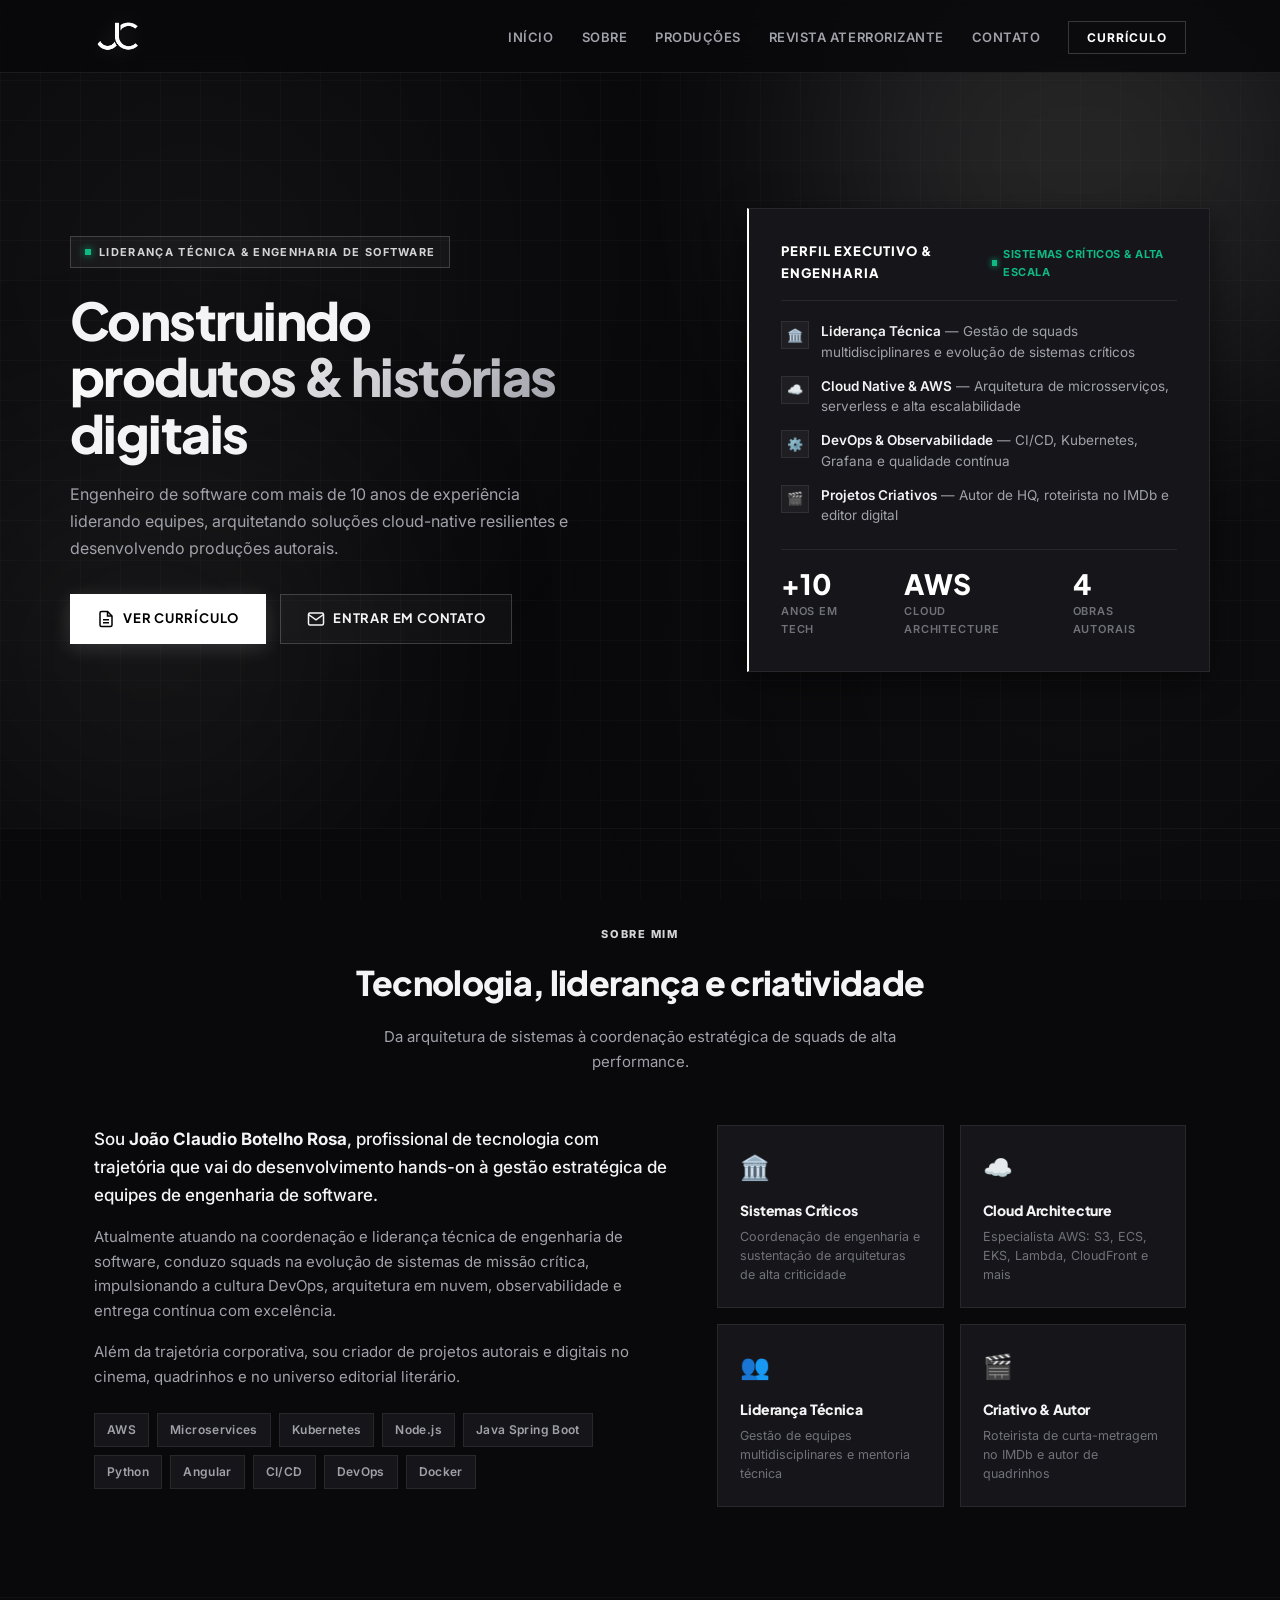
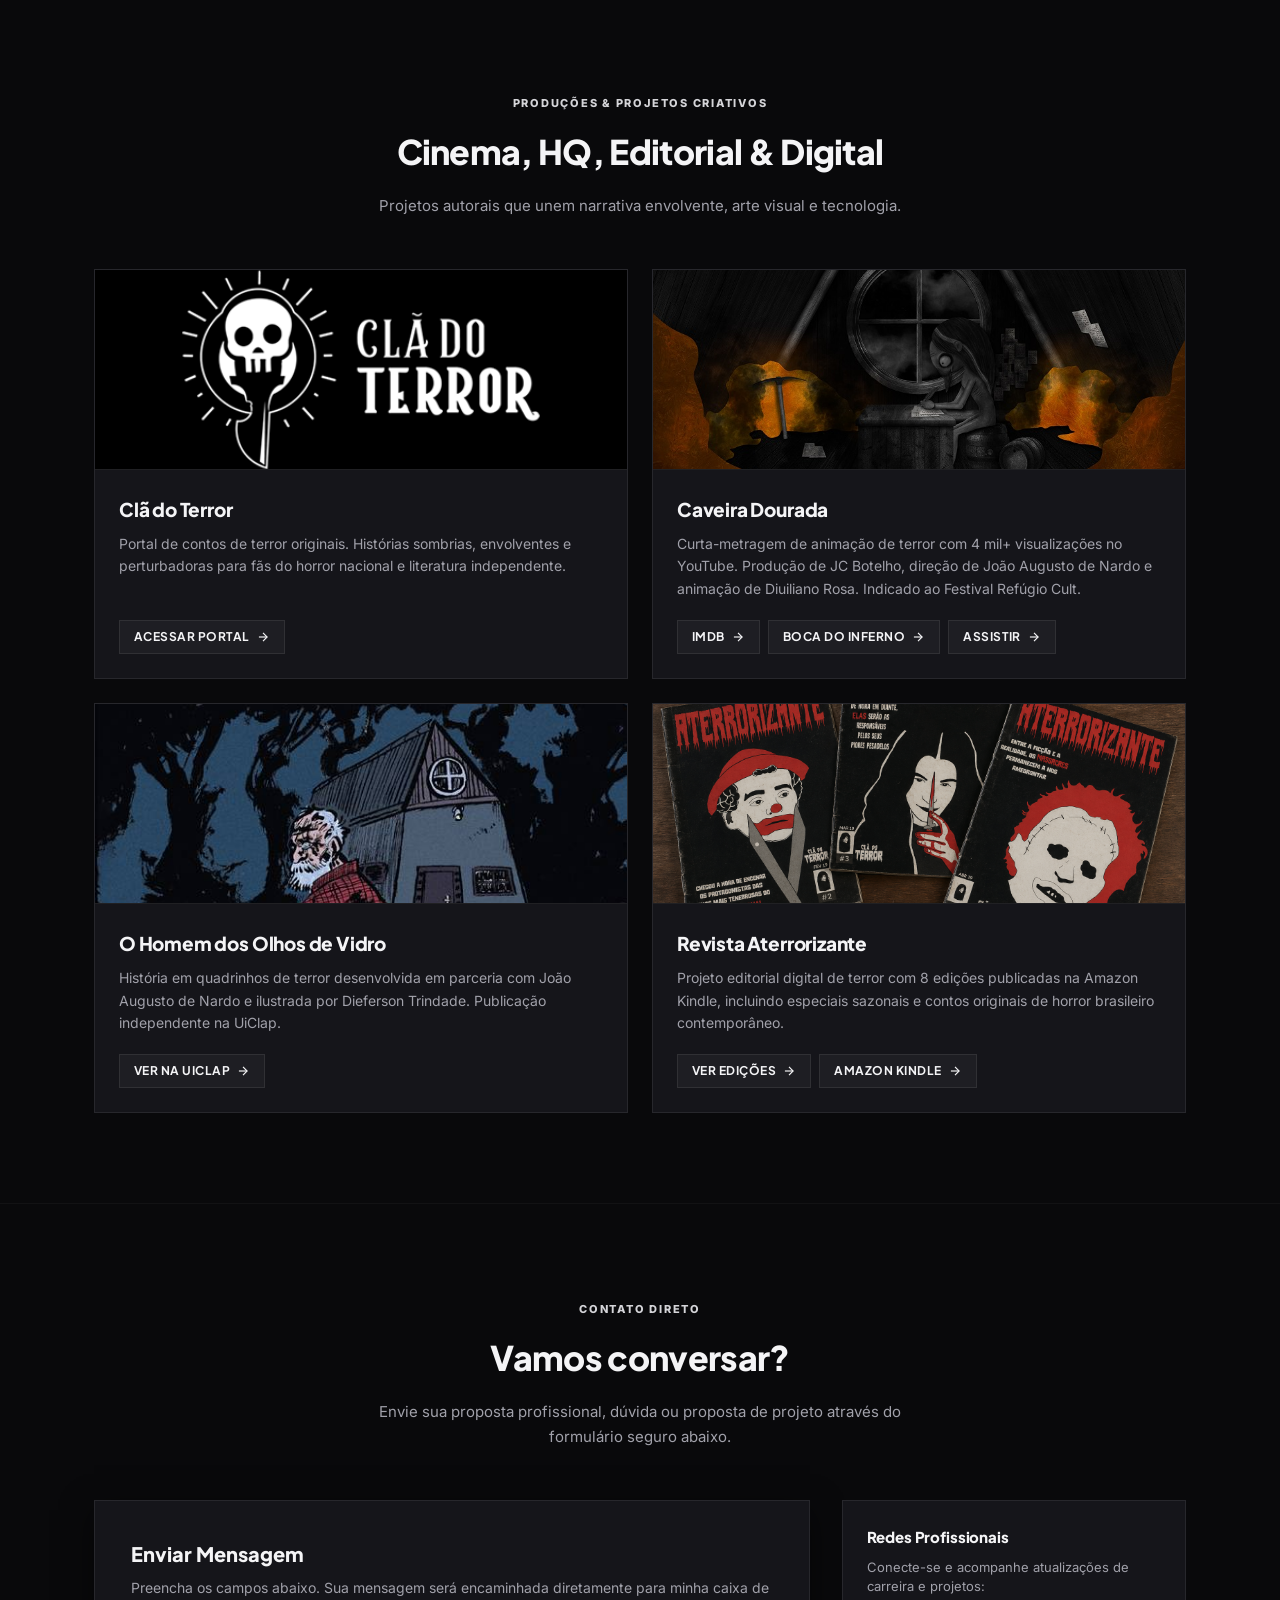
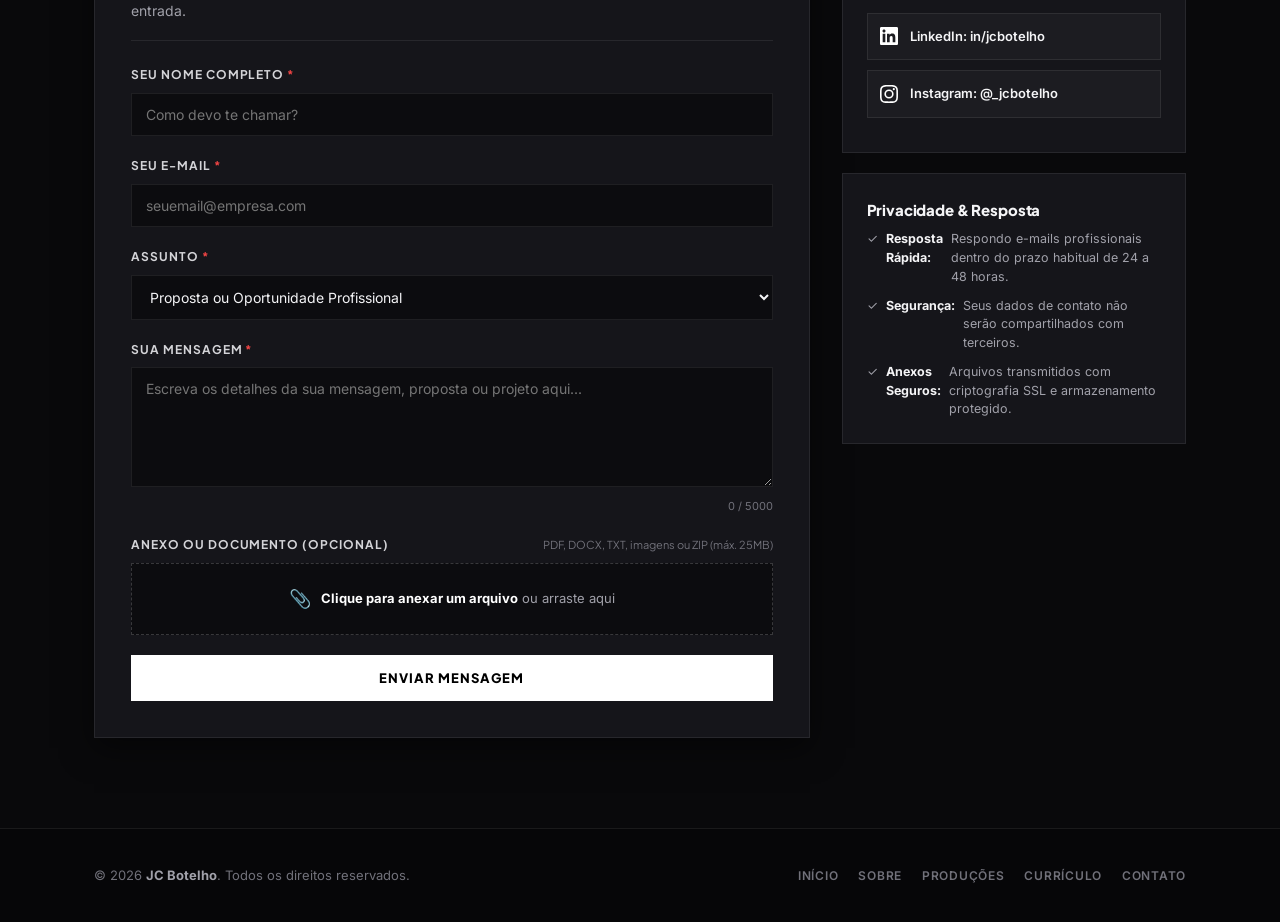
==== commit f8240178: "fix(navbar): manter apenas o monograma JC no cabecalho" ====
--- a/index.html
+++ b/index.html
@@ -221,8 +221,7 @@
   <nav class="navbar" id="navbar">
     <div class="container navbar-inner">
       <a href="/" class="logo" aria-label="JC Botelho Página Inicial">
-        <img src="assets/images/logo-jc-crop.png" alt="JC Monograma Logo" class="logo-icon">
-        <span>JC</span> BOTELHO <span class="logo-dot"></span>
+        <img src="assets/images/logo-jc-crop.png" alt="JC Monograma Logo" class="logo-img-main">
       </a>
       <button class="menu-toggle" id="menuToggle" aria-label="Abrir menu de navegação">☰</button>
       <ul class="nav-links" id="navLinks">
--- a/styles.css
+++ b/styles.css
@@ -88,29 +88,19 @@
 .logo {
   display: inline-flex;
   align-items: center;
-  gap: 12px;
-  font-family: 'Plus Jakarta Sans', sans-serif;
-  font-size: 17px;
-  font-weight: 800;
-  letter-spacing: 0.06em;
-  color: var(--text-primary);
-  text-transform: uppercase;
-}
-.logo-icon {
-  width: 32px;
-  height: 24px;
+  transition: var(--transition);
+}
+.logo-img-main {
+  height: 34px;
+  width: auto;
   object-fit: contain;
-  filter: drop-shadow(0 0 8px rgba(255,255,255,0.2));
-  transition: var(--transition);
-}
-.logo:hover .logo-icon {
-  transform: scale(1.06);
-}
-.logo span { color: var(--accent-white); }
-.logo-dot {
-  display: inline-block; width: 5px; height: 5px;
-  background: var(--text-primary);
-  margin-left: 2px;
+  display: block;
+  filter: drop-shadow(0 0 10px rgba(255,255,255,0.12));
+  transition: var(--transition);
+}
+.logo:hover .logo-img-main {
+  transform: scale(1.05);
+  filter: drop-shadow(0 0 16px rgba(255,255,255,0.28));
 }
 
 .nav-links { display: flex; gap: 28px; list-style: none; align-items: center; }
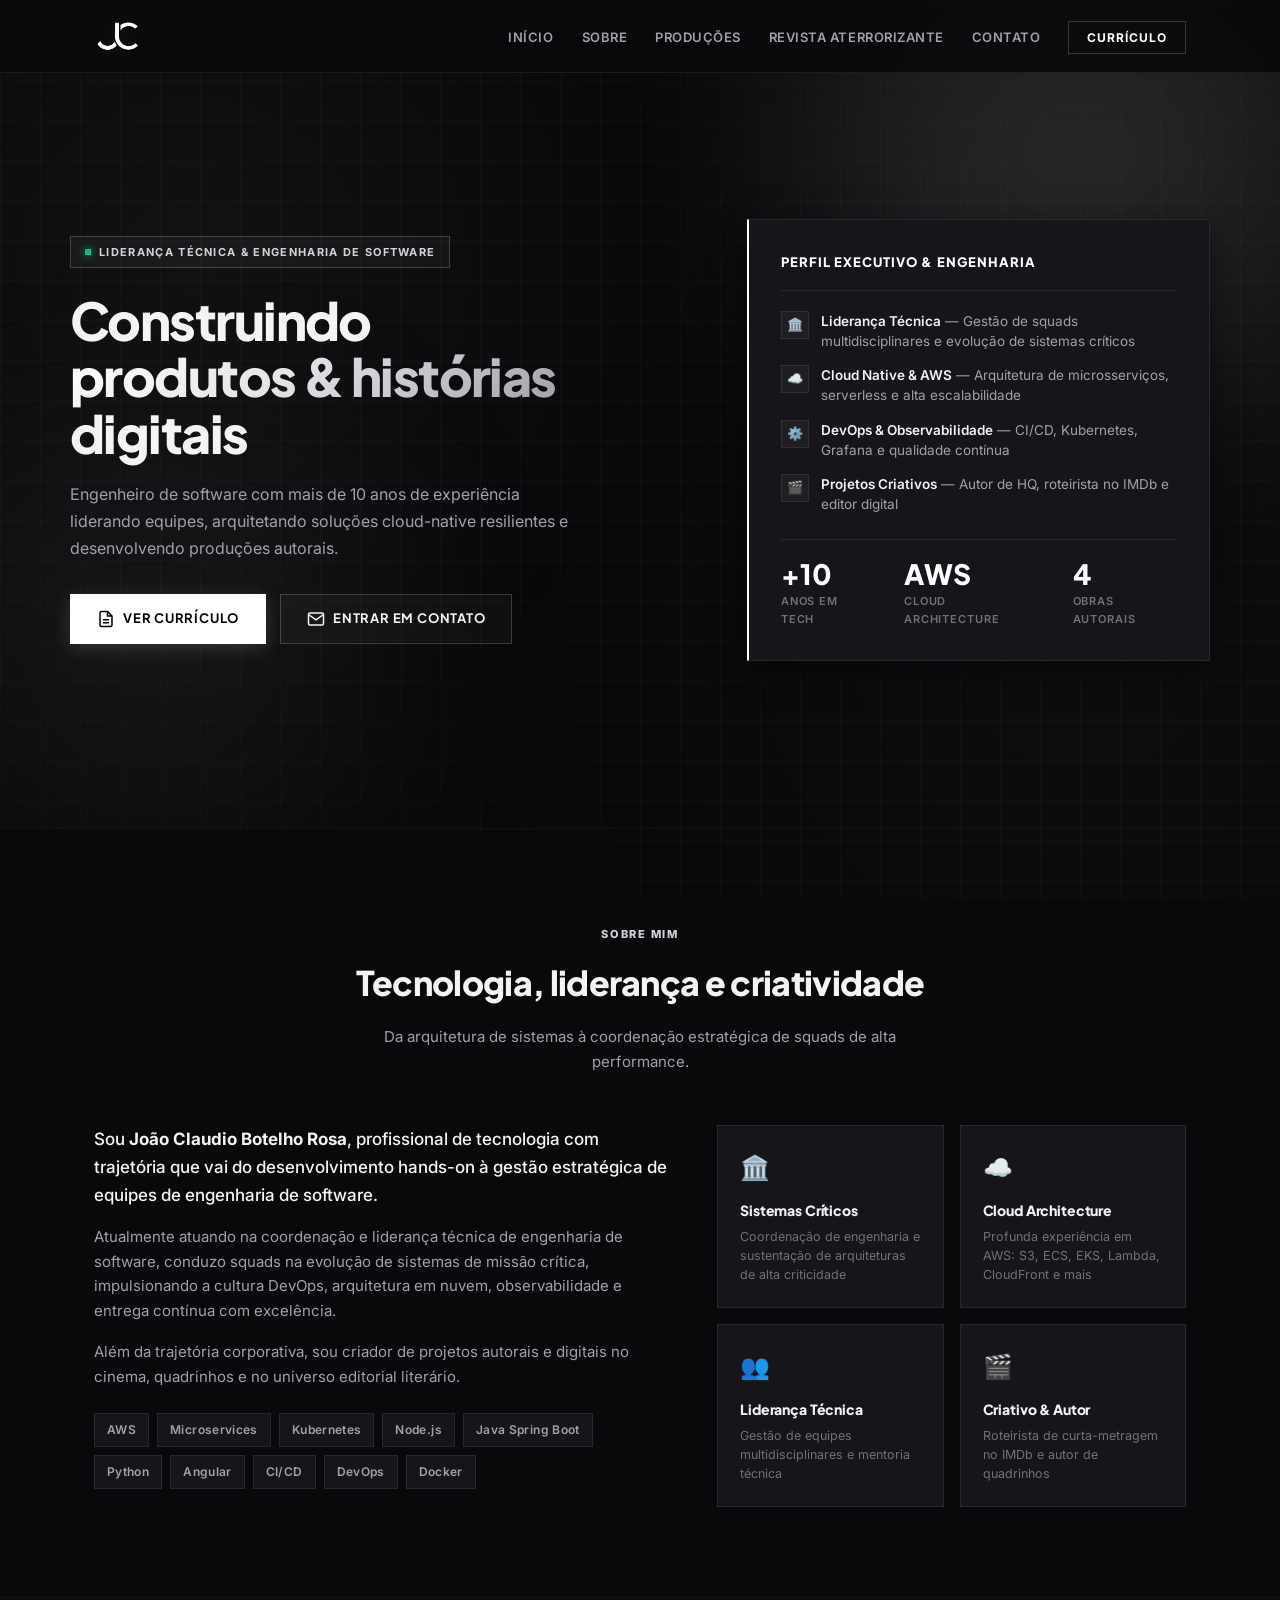
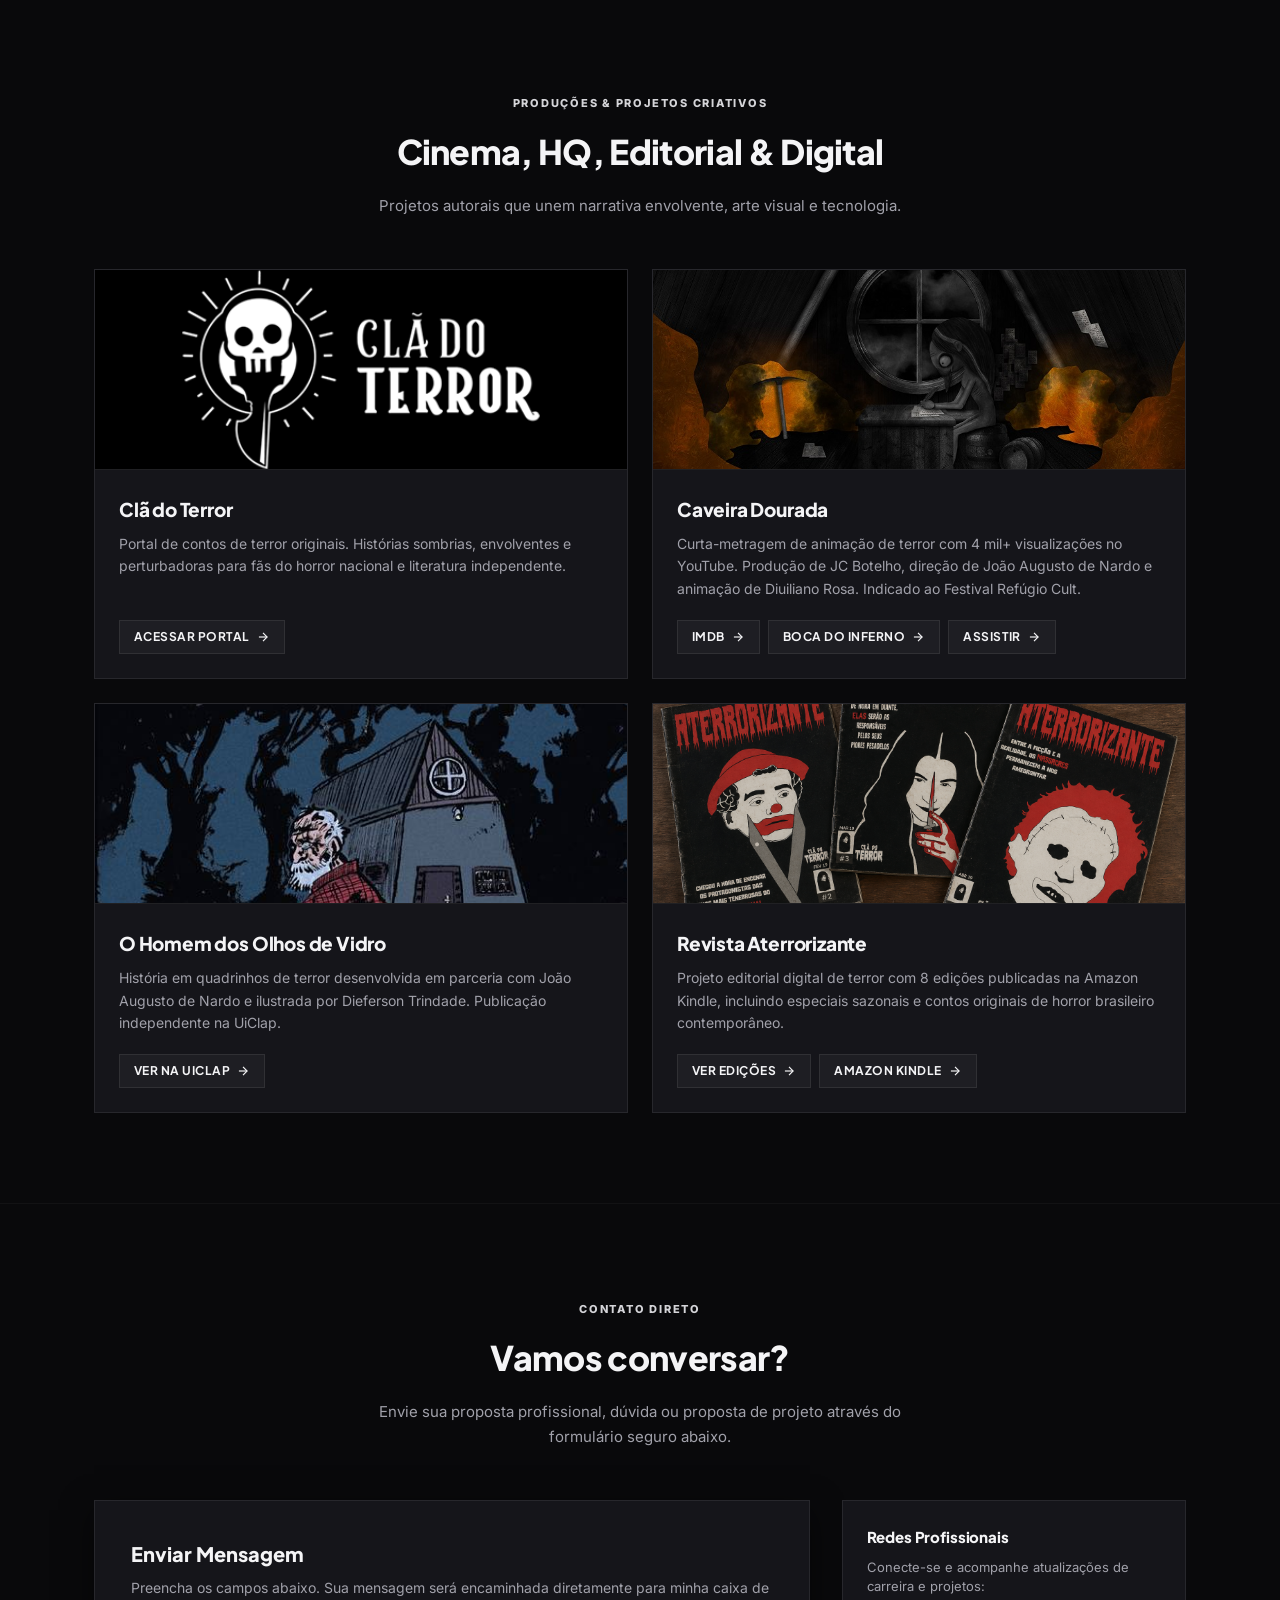
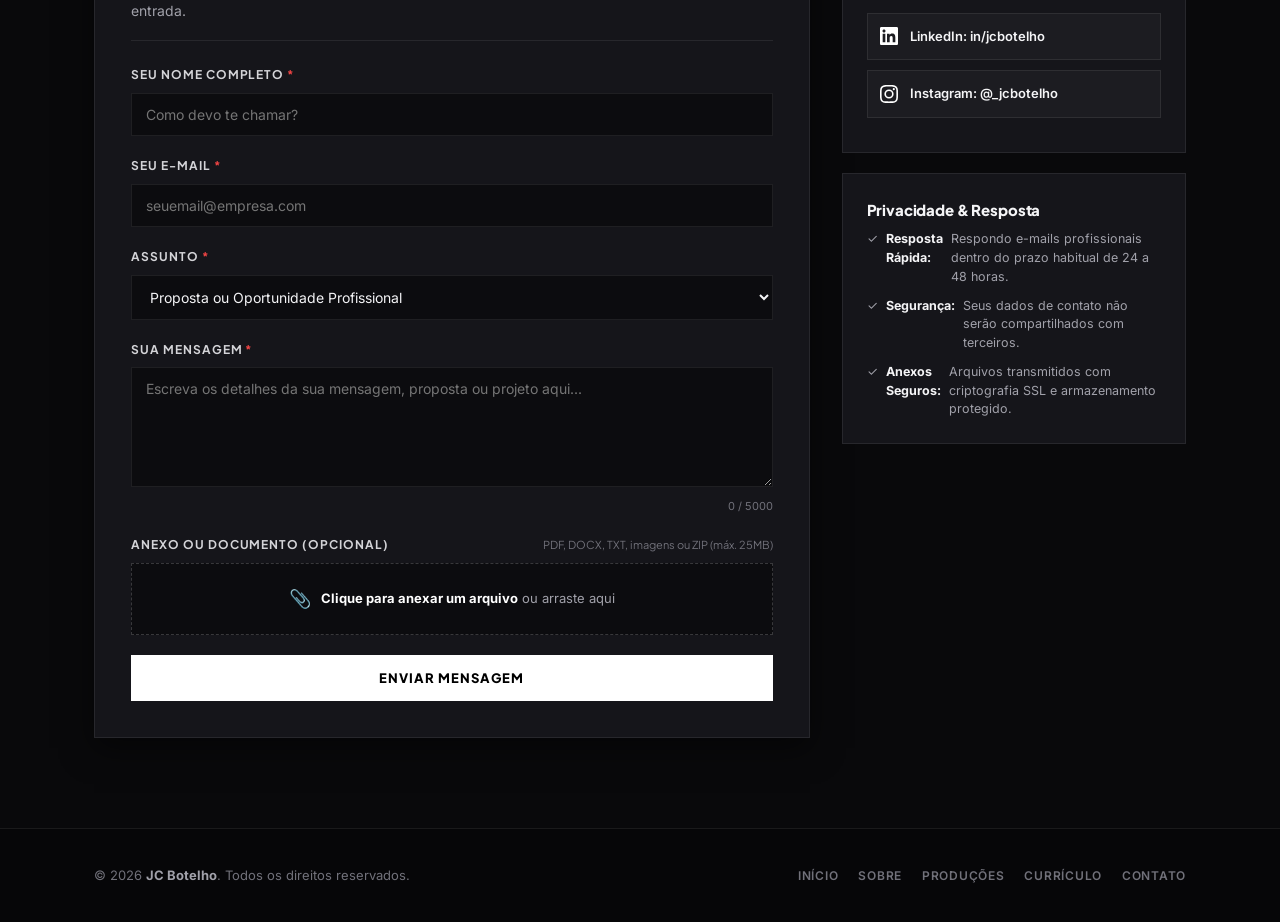
==== commit 9e5035e4: "fix(home): remocao do status de sistemas criticos no card hero" ====
--- a/index.html
+++ b/index.html
@@ -1,11 +1,12 @@
 <!DOCTYPE html>
 <html lang="pt-BR">
+
 <head>
   <!-- Google tag (gtag.js) -->
   <script async src="https://www.googletagmanager.com/gtag/js?id=G-QG7CDPJR3G"></script>
   <script>
     window.dataLayer = window.dataLayer || [];
-    function gtag(){dataLayer.push(arguments);}
+    function gtag() { dataLayer.push(arguments); }
     gtag('js', new Date());
 
     gtag('config', 'G-QG7CDPJR3G');
@@ -13,8 +14,10 @@
   <meta charset="UTF-8">
   <meta name="viewport" content="width=device-width, initial-scale=1.0">
   <title>JC Botelho | Coordenador de Tecnologia, Engenheiro de Software &amp; Criador Digital</title>
-  <meta name="description" content="João Claudio Botelho Rosa (JC Botelho) — Coordenador de Tecnologia e Engenheiro de Software com mais de 10 anos de experiência em AWS, microsserviços, DevOps, Kubernetes e liderança técnica. Criador do Clã do Terror, roteirista do curta Caveira Dourada (IMDb) e autor da HQ O Homem dos Olhos de Vidro.">
-  <meta name="keywords" content="JC Botelho, João Claudio Botelho Rosa, coordenador de tecnologia, coordenador de sistemas, engenheiro de software, desenvolvedor full stack, AWS, Amazon Web Services, microsserviços, DevOps, Kubernetes, Docker, liderança técnica, arquitetura de software, cloud computing, Clã do Terror, cladoterror.com, Caveira Dourada, curta-metragem terror, O Homem dos Olhos de Vidro, HQ terror, Revista Aterrorizante, contos de terror, horror nacional, São Paulo, Brasil, FIAP MBA, UNIP Sistemas de Informação, Java Spring Boot, Node.js, Python, Angular, TypeScript, CI/CD, pipelines, observabilidade, Grafana, Prometheus">
+  <meta name="description"
+    content="João Claudio Botelho Rosa (JC Botelho) — Coordenador de Tecnologia e Engenheiro de Software com mais de 10 anos de experiência em AWS, microsserviços, DevOps, Kubernetes e liderança técnica. Criador do Clã do Terror, roteirista do curta Caveira Dourada (IMDb) e autor da HQ O Homem dos Olhos de Vidro.">
+  <meta name="keywords"
+    content="JC Botelho, João Claudio Botelho Rosa, coordenador de tecnologia, coordenador de sistemas, engenheiro de software, desenvolvedor full stack, AWS, Amazon Web Services, microsserviços, DevOps, Kubernetes, Docker, liderança técnica, arquitetura de software, cloud computing, Clã do Terror, cladoterror.com, Caveira Dourada, curta-metragem terror, O Homem dos Olhos de Vidro, HQ terror, Revista Aterrorizante, contos de terror, horror nacional, São Paulo, Brasil, FIAP MBA, UNIP Sistemas de Informação, Java Spring Boot, Node.js, Python, Angular, TypeScript, CI/CD, pipelines, observabilidade, Grafana, Prometheus">
   <meta name="author" content="João Claudio Botelho Rosa">
   <meta name="robots" content="index, follow, max-snippet:-1, max-image-preview:large, max-video-preview:-1">
   <link rel="canonical" href="https://jcbotelho.com/">
@@ -32,7 +35,8 @@
   <!-- Open Graph -->
   <meta property="og:type" content="website">
   <meta property="og:title" content="JC Botelho — Coordenador de Tecnologia &amp; Engenheiro de Software">
-  <meta property="og:description" content="Mais de 10 anos construindo soluções tecnológicas escaláveis, liderando equipes de engenharia de software e desenvolvendo produções autorais.">
+  <meta property="og:description"
+    content="Mais de 10 anos construindo soluções tecnológicas escaláveis, liderando equipes de engenharia de software e desenvolvendo produções autorais.">
   <meta property="og:url" content="https://jcbotelho.com/">
   <meta property="og:image" content="https://jcbotelho.com/assets/images/jc-botelho.jpeg">
   <meta property="og:image:width" content="800">
@@ -44,7 +48,8 @@
   <!-- Twitter Card -->
   <meta name="twitter:card" content="summary_large_image">
   <meta name="twitter:title" content="JC Botelho — Coordenador de Tecnologia &amp; Engenheiro de Software">
-  <meta name="twitter:description" content="Engenheiro de software com +10 anos. Coordenador de Tecnologia, criador do Clã do Terror e roteirista do curta Caveira Dourada (IMDb).">
+  <meta name="twitter:description"
+    content="Engenheiro de software com +10 anos. Coordenador de Tecnologia, criador do Clã do Terror e roteirista do curta Caveira Dourada (IMDb).">
   <meta name="twitter:image" content="https://jcbotelho.com/assets/images/jc-botelho.jpeg">
   <meta name="twitter:image:alt" content="JC Botelho — Coordenador de Tecnologia">
 
@@ -213,6 +218,7 @@
 
   <link rel="stylesheet" href="styles.css?v=3.0">
 </head>
+
 <body>
 
   <div class="bg-grid"></div>
@@ -256,11 +262,19 @@
         </p>
         <div class="hero-ctas">
           <a href="curriculo.html" class="btn btn-primary" id="hero-btn-curriculo">
-            <svg width="18" height="18" viewBox="0 0 24 24" fill="none" stroke="currentColor" stroke-width="2"><path d="M14 2H6a2 2 0 0 0-2 2v16a2 2 0 0 0 2 2h12a2 2 0 0 0 2-2V8z"/><polyline points="14 2 14 8 20 8"/><line x1="16" y1="13" x2="8" y2="13"/><line x1="16" y1="17" x2="8" y2="17"/></svg>
+            <svg width="18" height="18" viewBox="0 0 24 24" fill="none" stroke="currentColor" stroke-width="2">
+              <path d="M14 2H6a2 2 0 0 0-2 2v16a2 2 0 0 0 2 2h12a2 2 0 0 0 2-2V8z" />
+              <polyline points="14 2 14 8 20 8" />
+              <line x1="16" y1="13" x2="8" y2="13" />
+              <line x1="16" y1="17" x2="8" y2="17" />
+            </svg>
             Ver Currículo
           </a>
           <a href="#contato" class="btn btn-outline" id="hero-btn-contato">
-            <svg width="18" height="18" viewBox="0 0 24 24" fill="none" stroke="currentColor" stroke-width="2"><path d="M4 4h16c1.1 0 2 .9 2 2v12c0 1.1-.9 2-2 2H4c-1.1 0-2-.9-2-2V6c0-1.1.9-2 2-2z"/><polyline points="22,6 12,13 2,6"/></svg>
+            <svg width="18" height="18" viewBox="0 0 24 24" fill="none" stroke="currentColor" stroke-width="2">
+              <path d="M4 4h16c1.1 0 2 .9 2 2v12c0 1.1-.9 2-2 2H4c-1.1 0-2-.9-2-2V6c0-1.1.9-2 2-2z" />
+              <polyline points="22,6 12,13 2,6" />
+            </svg>
             Entrar em Contato
           </a>
         </div>
@@ -269,16 +283,17 @@
       <div class="hero-tech-card">
         <div class="hero-card-header">
           <span class="hero-card-title">Perfil Executivo &amp; Engenharia</span>
-          <span class="hero-card-status"><span class="status-dot"></span> Sistemas Críticos &amp; Alta Escala</span>
         </div>
         <ul class="hero-card-list">
           <li>
             <span class="card-icon">🏛️</span>
-            <div><strong>Liderança Técnica</strong> — Gestão de squads multidisciplinares e evolução de sistemas críticos</div>
+            <div><strong>Liderança Técnica</strong> — Gestão de squads multidisciplinares e evolução de sistemas
+              críticos</div>
           </li>
           <li>
             <span class="card-icon">☁️</span>
-            <div><strong>Cloud Native &amp; AWS</strong> — Arquitetura de microsserviços, serverless e alta escalabilidade</div>
+            <div><strong>Cloud Native &amp; AWS</strong> — Arquitetura de microsserviços, serverless e alta
+              escalabilidade</div>
           </li>
           <li>
             <span class="card-icon">⚙️</span>
@@ -354,7 +369,7 @@
           <div class="highlight-card">
             <div class="icon">☁️</div>
             <h3>Cloud Architecture</h3>
-            <p>Especialista AWS: S3, ECS, EKS, Lambda, CloudFront e mais</p>
+            <p>Profunda experiência em AWS: S3, ECS, EKS, Lambda, CloudFront e mais</p>
           </div>
           <div class="highlight-card">
             <div class="icon">👥</div>
@@ -385,15 +400,20 @@
         <!-- Clã do Terror -->
         <article class="production-card fade-in">
           <div class="production-img">
-            <img src="assets/images/logo-cladoterror.png" alt="Clã do Terror — Portal de contos de terror originais por JC Botelho" loading="lazy">
+            <img src="assets/images/logo-cladoterror.png"
+              alt="Clã do Terror — Portal de contos de terror originais por JC Botelho" loading="lazy">
           </div>
           <div class="production-content">
             <h3>Clã do Terror</h3>
-            <p>Portal de contos de terror originais. Histórias sombrias, envolventes e perturbadoras para fãs do horror nacional e literatura independente.</p>
+            <p>Portal de contos de terror originais. Histórias sombrias, envolventes e perturbadoras para fãs do horror
+              nacional e literatura independente.</p>
             <div class="production-links">
               <a href="https://cladoterror.com" target="_blank" rel="noopener">
                 Acessar portal
-                <svg width="14" height="14" viewBox="0 0 24 24" fill="none" stroke="currentColor" stroke-width="2"><line x1="5" y1="12" x2="19" y2="12"/><polyline points="12 5 19 12 12 19"/></svg>
+                <svg width="14" height="14" viewBox="0 0 24 24" fill="none" stroke="currentColor" stroke-width="2">
+                  <line x1="5" y1="12" x2="19" y2="12" />
+                  <polyline points="12 5 19 12 12 19" />
+                </svg>
               </a>
             </div>
           </div>
@@ -402,23 +422,35 @@
         <!-- Caveira Dourada -->
         <article class="production-card fade-in">
           <div class="production-img">
-            <img src="assets/images/caveira-dourada-curta.jpeg" alt="Caveira Dourada — Curta-metragem de animação de terror escrito por JC Botelho" loading="lazy">
+            <img src="assets/images/caveira-dourada-curta.jpeg"
+              alt="Caveira Dourada — Curta-metragem de animação de terror escrito por JC Botelho" loading="lazy">
           </div>
           <div class="production-content">
             <h3>Caveira Dourada</h3>
-            <p>Curta-metragem de animação de terror com 4 mil+ visualizações no YouTube. Produção de JC Botelho, direção de João Augusto de Nardo e animação de Diuiliano Rosa. Indicado ao Festival Refúgio Cult.</p>
+            <p>Curta-metragem de animação de terror com 4 mil+ visualizações no YouTube. Produção de JC Botelho, direção
+              de João Augusto de Nardo e animação de Diuiliano Rosa. Indicado ao Festival Refúgio Cult.</p>
             <div class="production-links">
               <a href="https://www.imdb.com/pt/title/tt16481576/" target="_blank" rel="noopener">
                 IMDb
-                <svg width="14" height="14" viewBox="0 0 24 24" fill="none" stroke="currentColor" stroke-width="2"><line x1="5" y1="12" x2="19" y2="12"/><polyline points="12 5 19 12 12 19"/></svg>
+                <svg width="14" height="14" viewBox="0 0 24 24" fill="none" stroke="currentColor" stroke-width="2">
+                  <line x1="5" y1="12" x2="19" y2="12" />
+                  <polyline points="12 5 19 12 12 19" />
+                </svg>
               </a>
-              <a href="https://bocadoinferno.com.br/cinema/2021/11/cla-do-terror-libera-o-curta-de-animacao-caveira-dourada-assista/" target="_blank" rel="noopener">
+              <a href="https://bocadoinferno.com.br/cinema/2021/11/cla-do-terror-libera-o-curta-de-animacao-caveira-dourada-assista/"
+                target="_blank" rel="noopener">
                 Boca do Inferno
-                <svg width="14" height="14" viewBox="0 0 24 24" fill="none" stroke="currentColor" stroke-width="2"><line x1="5" y1="12" x2="19" y2="12"/><polyline points="12 5 19 12 12 19"/></svg>
+                <svg width="14" height="14" viewBox="0 0 24 24" fill="none" stroke="currentColor" stroke-width="2">
+                  <line x1="5" y1="12" x2="19" y2="12" />
+                  <polyline points="12 5 19 12 12 19" />
+                </svg>
               </a>
               <a href="https://www.youtube.com/watch?v=0ENbkPBh1jo" target="_blank" rel="noopener">
                 Assistir
-                <svg width="14" height="14" viewBox="0 0 24 24" fill="none" stroke="currentColor" stroke-width="2"><line x1="5" y1="12" x2="19" y2="12"/><polyline points="12 5 19 12 12 19"/></svg>
+                <svg width="14" height="14" viewBox="0 0 24 24" fill="none" stroke="currentColor" stroke-width="2">
+                  <line x1="5" y1="12" x2="19" y2="12" />
+                  <polyline points="12 5 19 12 12 19" />
+                </svg>
               </a>
             </div>
           </div>
@@ -427,15 +459,21 @@
         <!-- O Homem dos Olhos de Vidro -->
         <article class="production-card fade-in">
           <div class="production-img">
-            <img src="assets/images/o-homem-dos-olhos-de-vidro.jpeg" alt="O Homem dos Olhos de Vidro — HQ de terror por J.C. Botelho, João Augusto de Nardo e Dieferson Trindade" loading="lazy">
+            <img src="assets/images/o-homem-dos-olhos-de-vidro.jpeg"
+              alt="O Homem dos Olhos de Vidro — HQ de terror por J.C. Botelho, João Augusto de Nardo e Dieferson Trindade"
+              loading="lazy">
           </div>
           <div class="production-content">
             <h3>O Homem dos Olhos de Vidro</h3>
-            <p>História em quadrinhos de terror desenvolvida em parceria com João Augusto de Nardo e ilustrada por Dieferson Trindade. Publicação independente na UiClap.</p>
+            <p>História em quadrinhos de terror desenvolvida em parceria com João Augusto de Nardo e ilustrada por
+              Dieferson Trindade. Publicação independente na UiClap.</p>
             <div class="production-links">
               <a href="https://loja.uiclap.com/titulo/ua33612/" target="_blank" rel="noopener">
                 Ver na UiClap
-                <svg width="14" height="14" viewBox="0 0 24 24" fill="none" stroke="currentColor" stroke-width="2"><line x1="5" y1="12" x2="19" y2="12"/><polyline points="12 5 19 12 12 19"/></svg>
+                <svg width="14" height="14" viewBox="0 0 24 24" fill="none" stroke="currentColor" stroke-width="2">
+                  <line x1="5" y1="12" x2="19" y2="12" />
+                  <polyline points="12 5 19 12 12 19" />
+                </svg>
               </a>
             </div>
           </div>
@@ -444,19 +482,27 @@
         <!-- Revista Aterrorizante -->
         <article class="production-card fade-in">
           <div class="production-img">
-            <img src="assets/images/revista-aterrorizante.png" alt="Revista Aterrorizante — Projeto editorial de terror digital por JC Botelho" loading="lazy">
+            <img src="assets/images/revista-aterrorizante.png"
+              alt="Revista Aterrorizante — Projeto editorial de terror digital por JC Botelho" loading="lazy">
           </div>
           <div class="production-content">
             <h3>Revista Aterrorizante</h3>
-            <p>Projeto editorial digital de terror com 8 edições publicadas na Amazon Kindle, incluindo especiais sazonais e contos originais de horror brasileiro contemporâneo.</p>
+            <p>Projeto editorial digital de terror com 8 edições publicadas na Amazon Kindle, incluindo especiais
+              sazonais e contos originais de horror brasileiro contemporâneo.</p>
             <div class="production-links">
               <a href="revista-aterrorizante.html">
                 Ver edições
-                <svg width="14" height="14" viewBox="0 0 24 24" fill="none" stroke="currentColor" stroke-width="2"><line x1="5" y1="12" x2="19" y2="12"/><polyline points="12 5 19 12 12 19"/></svg>
+                <svg width="14" height="14" viewBox="0 0 24 24" fill="none" stroke="currentColor" stroke-width="2">
+                  <line x1="5" y1="12" x2="19" y2="12" />
+                  <polyline points="12 5 19 12 12 19" />
+                </svg>
               </a>
               <a href="https://www.amazon.com.br/s?k=revista+aterrorizante" target="_blank" rel="noopener">
                 Amazon Kindle
-                <svg width="14" height="14" viewBox="0 0 24 24" fill="none" stroke="currentColor" stroke-width="2"><line x1="5" y1="12" x2="19" y2="12"/><polyline points="12 5 19 12 12 19"/></svg>
+                <svg width="14" height="14" viewBox="0 0 24 24" fill="none" stroke="currentColor" stroke-width="2">
+                  <line x1="5" y1="12" x2="19" y2="12" />
+                  <polyline points="12 5 19 12 12 19" />
+                </svg>
               </a>
             </div>
           </div>
@@ -477,7 +523,7 @@
       </div>
 
       <div class="contact-layout-grid fade-in">
-        
+
         <!-- Formulário -->
         <div class="contact-card-box">
           <div class="contact-card-box-header">
@@ -488,7 +534,8 @@
           <form id="jc-contact-form" novalidate>
             <div class="form-group">
               <label for="contact-name">Seu Nome Completo <span class="required">*</span></label>
-              <input type="text" id="contact-name" name="nome" placeholder="Como devo te chamar?" required minlength="2" maxlength="100">
+              <input type="text" id="contact-name" name="nome" placeholder="Como devo te chamar?" required minlength="2"
+                maxlength="100">
             </div>
 
             <div class="form-group">
@@ -501,7 +548,8 @@
               <select id="contact-subject" name="assunto" required>
                 <option value="Proposta ou Oportunidade Profissional">Proposta ou Oportunidade Profissional</option>
                 <option value="Consultoria / Parceria Técnica">Consultoria / Parceria Técnica</option>
-                <option value="Projetos Criativos (Cinema, HQ, Editorial)">Projetos Criativos (Cinema, HQ, Editorial)</option>
+                <option value="Projetos Criativos (Cinema, HQ, Editorial)">Projetos Criativos (Cinema, HQ, Editorial)
+                </option>
                 <option value="Mentoria ou Liderança de Engenharia">Mentoria / Liderança de Engenharia</option>
                 <option value="Outro Assunto">Outro Assunto</option>
               </select>
@@ -509,7 +557,9 @@
 
             <div class="form-group">
               <label for="contact-message">Sua Mensagem <span class="required">*</span></label>
-              <textarea id="contact-message" name="mensagem" rows="5" placeholder="Escreva os detalhes da sua mensagem, proposta ou projeto aqui..." required minlength="5" maxlength="5000"></textarea>
+              <textarea id="contact-message" name="mensagem" rows="5"
+                placeholder="Escreva os detalhes da sua mensagem, proposta ou projeto aqui..." required minlength="5"
+                maxlength="5000"></textarea>
               <span class="char-counter" id="char-counter">0 / 5000</span>
             </div>
 
@@ -519,11 +569,11 @@
                 <span>Anexo ou Documento (opcional)</span>
                 <span class="file-upload-hint">PDF, DOCX, TXT, imagens ou ZIP (máx. 25MB)</span>
               </label>
-              
+
               <div class="file-dropzone" id="file-dropzone">
                 <input type="file" id="contact-attachment" name="anexo" class="file-input-hidden"
                   accept=".pdf,.doc,.docx,.txt,.rtf,.odt,.epub,.md,.png,.jpg,.jpeg,.webp,.gif,.zip,.rar,.7z">
-                
+
                 <div class="dropzone-prompt" id="dropzone-prompt">
                   <span class="dropzone-icon">📎</span>
                   <div class="dropzone-text">
@@ -537,7 +587,8 @@
                     <span class="file-name" id="file-name-display">arquivo.pdf</span>
                     <span class="file-size" id="file-size-display">0 KB</span>
                   </div>
-                  <button type="button" class="file-remove-btn" id="file-remove-btn" title="Remover anexo" aria-label="Remover anexo">✕</button>
+                  <button type="button" class="file-remove-btn" id="file-remove-btn" title="Remover anexo"
+                    aria-label="Remover anexo">✕</button>
                 </div>
               </div>
             </div>
@@ -556,14 +607,22 @@
           <div class="contact-sidebar-card">
             <h3>Redes Profissionais</h3>
             <p>Conecte-se e acompanhe atualizações de carreira e projetos:</p>
-            
-            <a href="https://www.linkedin.com/in/jcbotelho/" target="_blank" rel="noopener" class="sidebar-social-link" id="contact-linkedin">
-              <svg viewBox="0 0 24 24" fill="currentColor"><path d="M20.447 20.452h-3.554v-5.569c0-1.328-.027-3.037-1.852-3.037-1.853 0-2.136 1.445-2.136 2.939v5.667H9.351V9h3.414v1.561h.046c.477-.9 1.637-1.85 3.37-1.85 3.601 0 4.267 2.37 4.267 5.455v6.286zM5.337 7.433c-1.144 0-2.063-.926-2.063-2.065 0-1.138.92-2.063 2.063-2.063 1.14 0 2.064.925 2.064 2.063 0 1.139-.925 2.065-2.064 2.065zm1.782 13.019H3.555V9h3.564v11.452zM22.225 0H1.771C.792 0 0 .774 0 1.729v20.542C0 23.227.792 24 1.771 24h20.451C23.2 24 24 23.227 24 22.271V1.729C24 .774 23.2 0 22.222 0h.003z"/></svg>
+
+            <a href="https://www.linkedin.com/in/jcbotelho/" target="_blank" rel="noopener" class="sidebar-social-link"
+              id="contact-linkedin">
+              <svg viewBox="0 0 24 24" fill="currentColor">
+                <path
+                  d="M20.447 20.452h-3.554v-5.569c0-1.328-.027-3.037-1.852-3.037-1.853 0-2.136 1.445-2.136 2.939v5.667H9.351V9h3.414v1.561h.046c.477-.9 1.637-1.85 3.37-1.85 3.601 0 4.267 2.37 4.267 5.455v6.286zM5.337 7.433c-1.144 0-2.063-.926-2.063-2.065 0-1.138.92-2.063 2.063-2.063 1.14 0 2.064.925 2.064 2.063 0 1.139-.925 2.065-2.064 2.065zm1.782 13.019H3.555V9h3.564v11.452zM22.225 0H1.771C.792 0 0 .774 0 1.729v20.542C0 23.227.792 24 1.771 24h20.451C23.2 24 24 23.227 24 22.271V1.729C24 .774 23.2 0 22.222 0h.003z" />
+              </svg>
               <span>LinkedIn: in/jcbotelho</span>
             </a>
 
-            <a href="https://www.instagram.com/_jcbotelho/" target="_blank" rel="noopener" class="sidebar-social-link" id="contact-instagram">
-              <svg viewBox="0 0 24 24" fill="currentColor"><path d="M12 2.163c3.204 0 3.584.012 4.85.07 3.252.148 4.771 1.691 4.919 4.919.058 1.265.069 1.645.069 4.849 0 3.205-.012 3.584-.069 4.849-.149 3.225-1.664 4.771-4.919 4.919-1.266.058-1.644.07-4.85.07-3.204 0-3.584-.012-4.849-.07-3.26-.149-4.771-1.699-4.919-4.92-.058-1.265-.07-1.644-.07-4.849 0-3.204.013-3.583.07-4.849.149-3.227 1.664-4.771 4.919-4.919 1.266-.057 1.645-.069 4.849-.069zM12 0C8.741 0 8.333.014 7.053.072 2.695.272.273 2.69.073 7.052.014 8.333 0 8.741 0 12c0 3.259.014 3.668.072 4.948.2 4.358 2.618 6.78 6.98 6.98C8.333 23.986 8.741 24 12 24c3.259 0 3.668-.014 4.948-.072 4.354-.2 6.782-2.618 6.979-6.98.059-1.28.073-1.689.073-4.948 0-3.259-.014-3.667-.072-4.947-.196-4.354-2.617-6.78-6.979-6.98C15.668.014 15.259 0 12 0zm0 5.838a6.162 6.162 0 100 12.324 6.162 6.162 0 000-12.324zM12 16a4 4 0 110-8 4 4 0 010 8zm6.406-11.845a1.44 1.44 0 100 2.881 1.44 1.44 0 000-2.881z"/></svg>
+            <a href="https://www.instagram.com/_jcbotelho/" target="_blank" rel="noopener" class="sidebar-social-link"
+              id="contact-instagram">
+              <svg viewBox="0 0 24 24" fill="currentColor">
+                <path
+                  d="M12 2.163c3.204 0 3.584.012 4.85.07 3.252.148 4.771 1.691 4.919 4.919.058 1.265.069 1.645.069 4.849 0 3.205-.012 3.584-.069 4.849-.149 3.225-1.664 4.771-4.919 4.919-1.266.058-1.644.07-4.85.07-3.204 0-3.584-.012-4.849-.07-3.26-.149-4.771-1.699-4.919-4.92-.058-1.265-.07-1.644-.07-4.849 0-3.204.013-3.583.07-4.849.149-3.227 1.664-4.771 4.919-4.919 1.266-.057 1.645-.069 4.849-.069zM12 0C8.741 0 8.333.014 7.053.072 2.695.272.273 2.69.073 7.052.014 8.333 0 8.741 0 12c0 3.259.014 3.668.072 4.948.2 4.358 2.618 6.78 6.98 6.98C8.333 23.986 8.741 24 12 24c3.259 0 3.668-.014 4.948-.072 4.354-.2 6.782-2.618 6.979-6.98.059-1.28.073-1.689.073-4.948 0-3.259-.014-3.667-.072-4.947-.196-4.354-2.617-6.78-6.979-6.98C15.668.014 15.259 0 12 0zm0 5.838a6.162 6.162 0 100 12.324 6.162 6.162 0 000-12.324zM12 16a4 4 0 110-8 4 4 0 010 8zm6.406-11.845a1.44 1.44 0 100 2.881 1.44 1.44 0 000-2.881z" />
+              </svg>
               <span>Instagram: @_jcbotelho</span>
             </a>
           </div>
@@ -571,9 +630,11 @@
           <div class="contact-sidebar-card">
             <h3>Privacidade &amp; Resposta</h3>
             <ul class="sidebar-guarantee-list">
-              <li>✓ <strong>Resposta Rápida:</strong> Respondo e-mails profissionais dentro do prazo habitual de 24 a 48 horas.</li>
+              <li>✓ <strong>Resposta Rápida:</strong> Respondo e-mails profissionais dentro do prazo habitual de 24 a 48
+                horas.</li>
               <li>✓ <strong>Segurança:</strong> Seus dados de contato não serão compartilhados com terceiros.</li>
-              <li>✓ <strong>Anexos Seguros:</strong> Arquivos transmitidos com criptografia SSL e armazenamento protegido.</li>
+              <li>✓ <strong>Anexos Seguros:</strong> Arquivos transmitidos com criptografia SSL e armazenamento
+                protegido.</li>
             </ul>
           </div>
         </aside>
@@ -821,4 +882,5 @@
   </script>
 
 </body>
+
 </html>
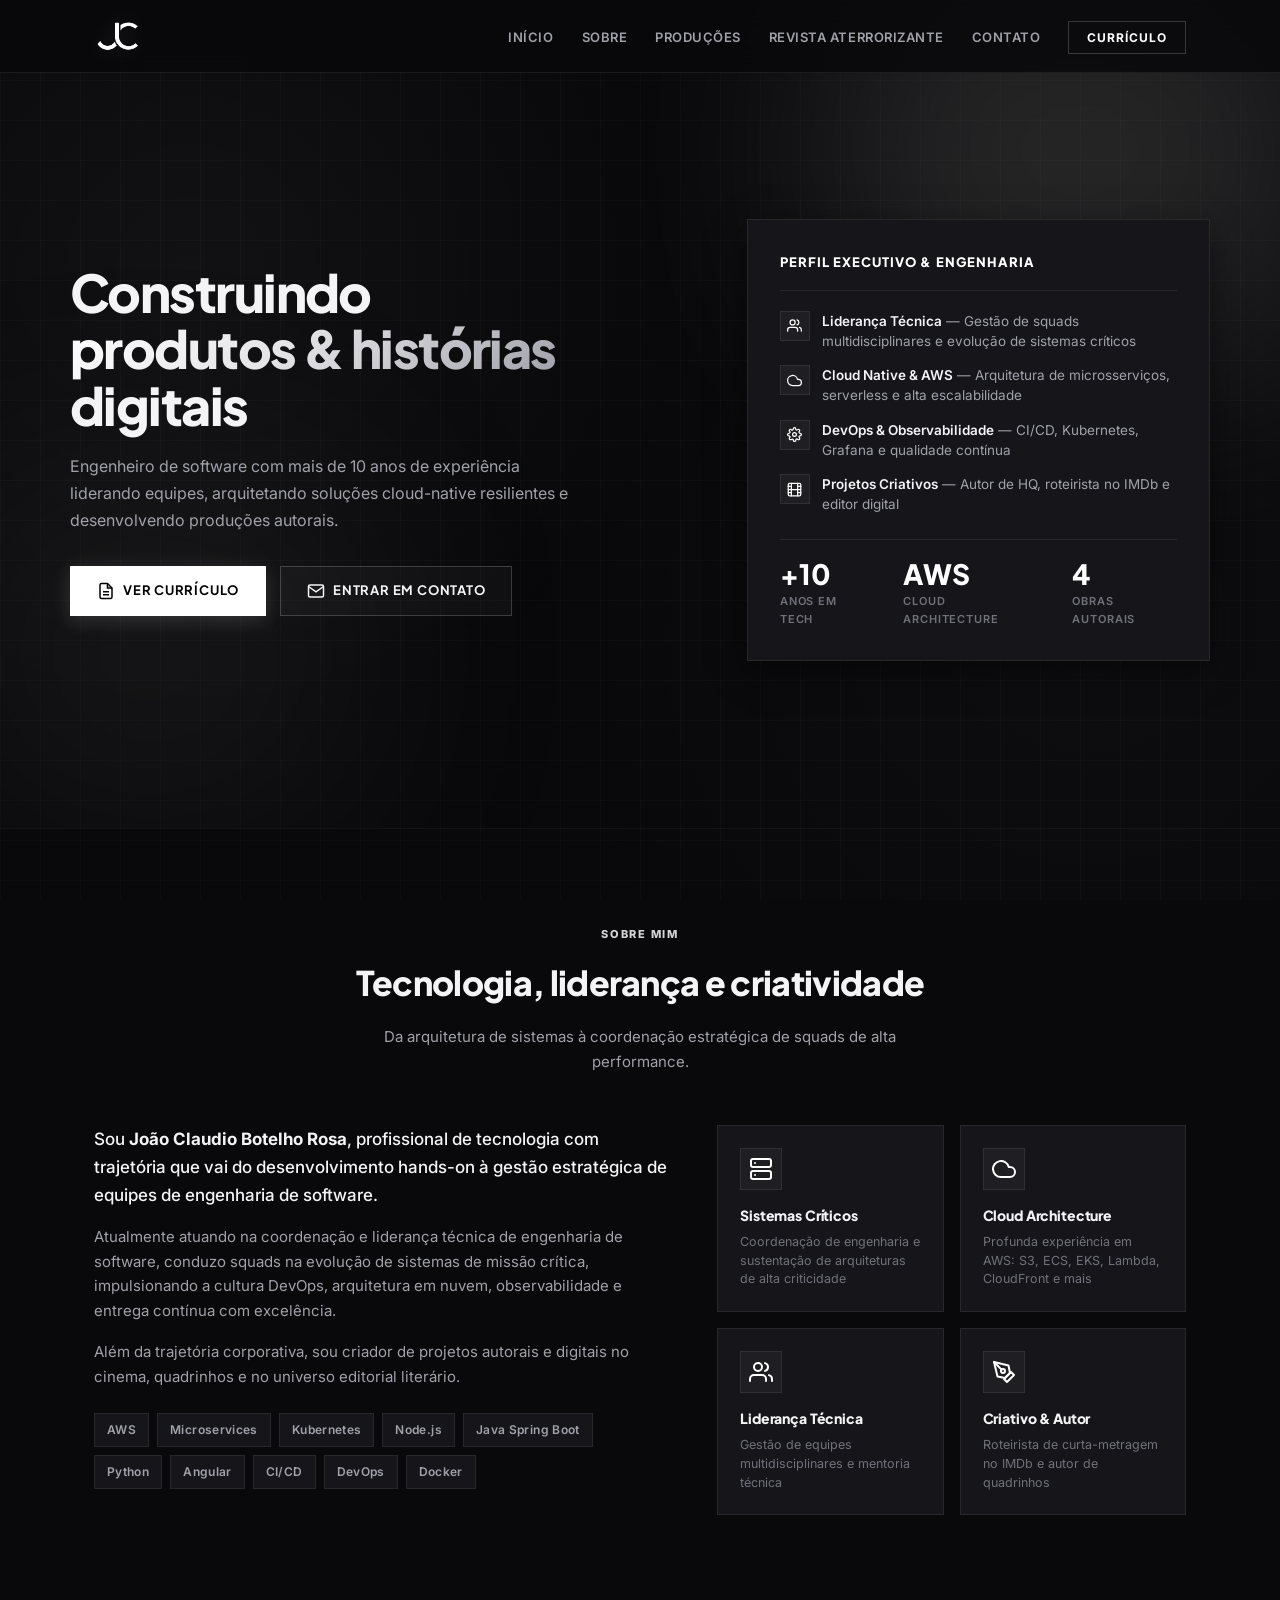
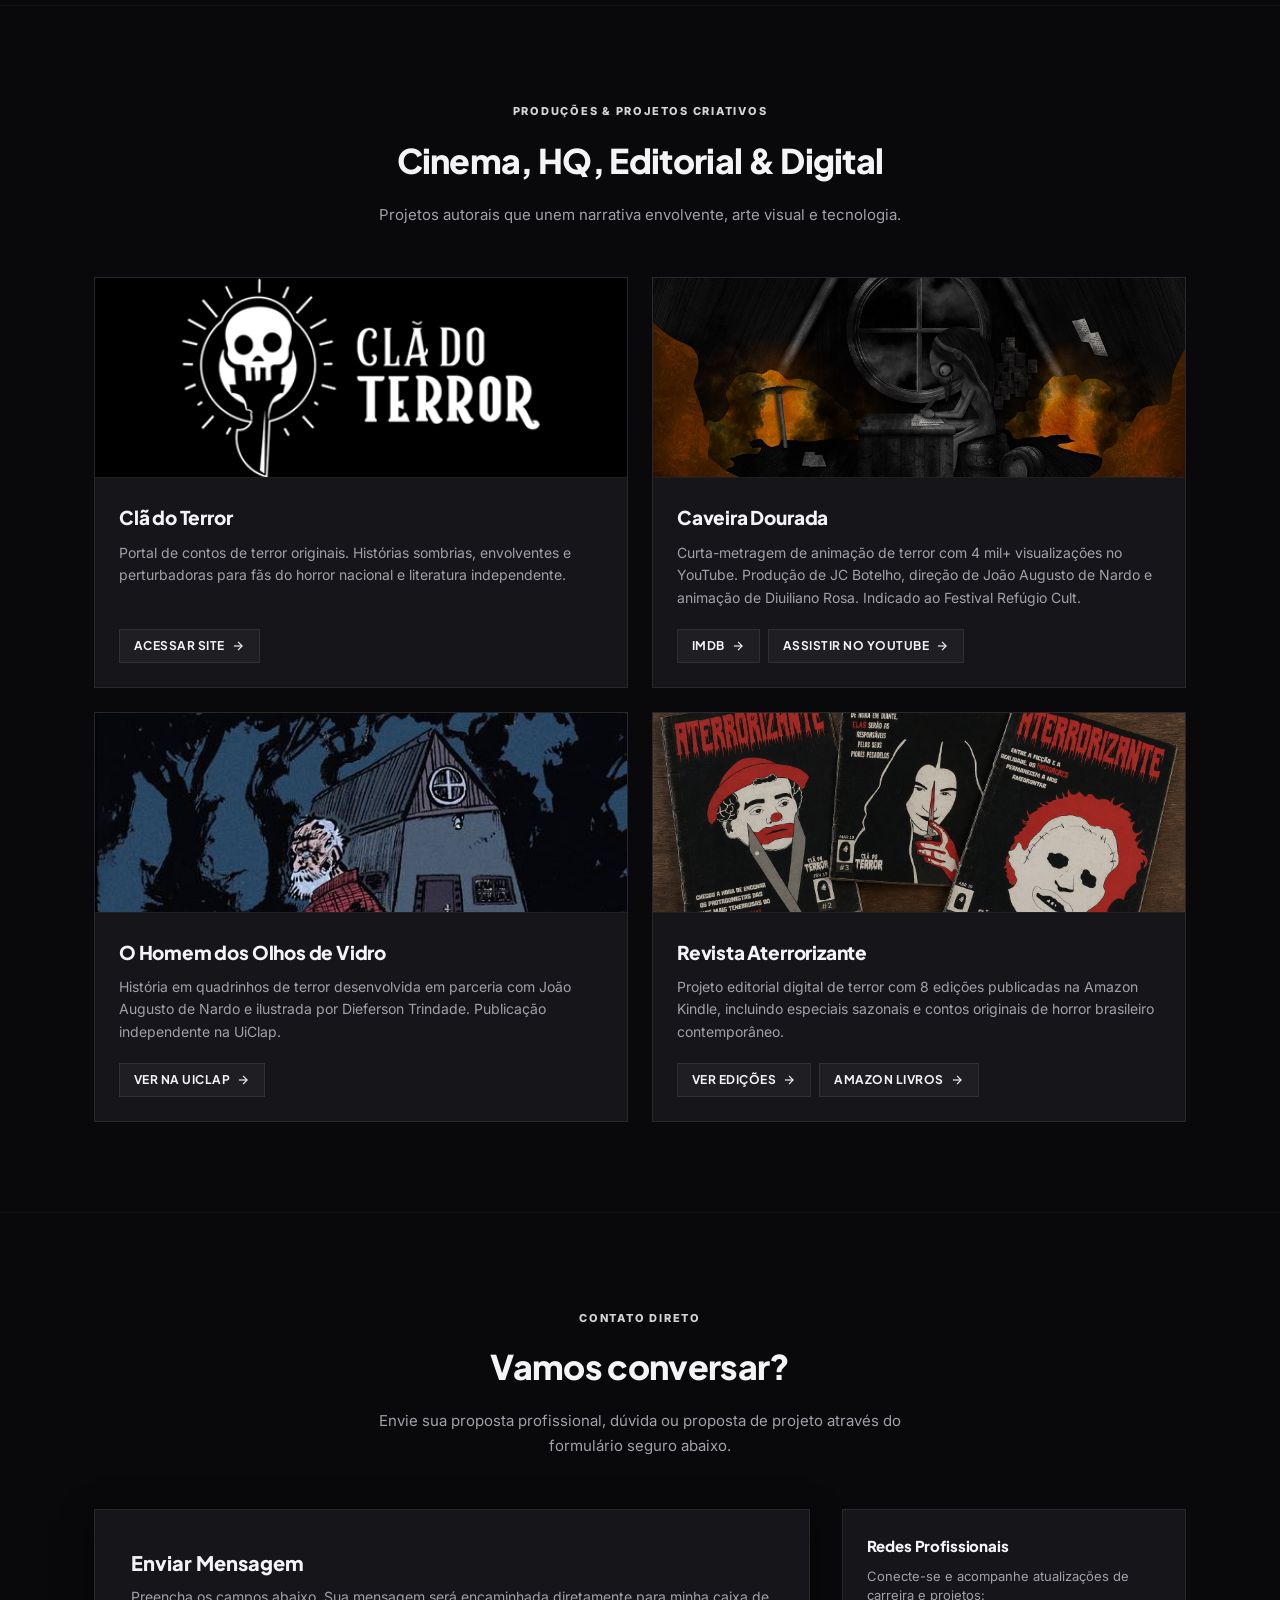
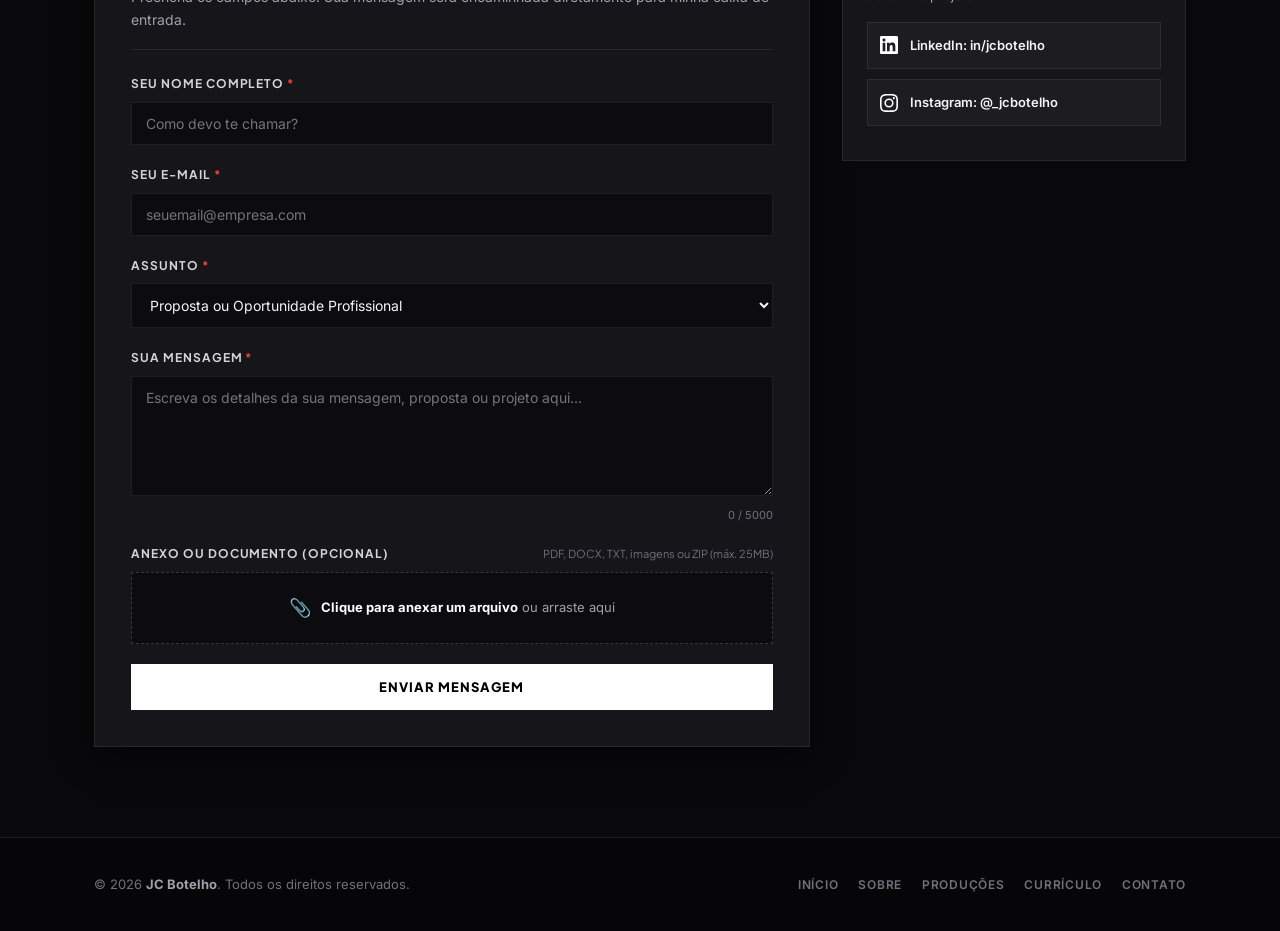
==== commit 3d1a8aa5: "refactor: update timeline hierarchy, career ladder, flat icons, and publish to production" ====
--- a/index.html
+++ b/index.html
@@ -247,10 +247,6 @@
     <div class="hero-bg-orb"></div>
     <div class="container hero-inner">
       <div class="hero-content">
-        <div class="hero-badge">
-          <span class="dot"></span>
-          Liderança Técnica &amp; Engenharia de Software
-        </div>
         <h1>
           Construindo<br>
           <span class="highlight">produtos &amp; histórias</span><br>
@@ -286,21 +282,54 @@
         </div>
         <ul class="hero-card-list">
           <li>
-            <span class="card-icon">🏛️</span>
+            <span class="card-icon" aria-hidden="true">
+              <svg width="15" height="15" viewBox="0 0 24 24" fill="none" stroke="currentColor" stroke-width="2"
+                stroke-linecap="round" stroke-linejoin="round">
+                <path d="M17 21v-2a4 4 0 0 0-4-4H5a4 4 0 0 0-4 4v2"></path>
+                <circle cx="9" cy="7" r="4"></circle>
+                <path d="M23 21v-2a4 4 0 0 0-3-3.87"></path>
+                <path d="M16 3.13a4 4 0 0 1 0 7.75"></path>
+              </svg>
+            </span>
             <div><strong>Liderança Técnica</strong> — Gestão de squads multidisciplinares e evolução de sistemas
               críticos</div>
           </li>
           <li>
-            <span class="card-icon">☁️</span>
+            <span class="card-icon" aria-hidden="true">
+              <svg width="15" height="15" viewBox="0 0 24 24" fill="none" stroke="currentColor" stroke-width="2"
+                stroke-linecap="round" stroke-linejoin="round">
+                <path d="M18 10h-1.26A8 8 0 1 0 9 20h9a5 5 0 0 0 0-10z"></path>
+              </svg>
+            </span>
             <div><strong>Cloud Native &amp; AWS</strong> — Arquitetura de microsserviços, serverless e alta
               escalabilidade</div>
           </li>
           <li>
-            <span class="card-icon">⚙️</span>
+            <span class="card-icon" aria-hidden="true">
+              <svg width="15" height="15" viewBox="0 0 24 24" fill="none" stroke="currentColor" stroke-width="2"
+                stroke-linecap="round" stroke-linejoin="round">
+                <circle cx="12" cy="12" r="3"></circle>
+                <path
+                  d="M19.4 15a1.65 1.65 0 0 0 .33 1.82l.06.06a2 2 0 0 1 0 2.83 2 2 0 0 1-2.83 0l-.06-.06a1.65 1.65 0 0 0-1.82-.33 1.65 1.65 0 0 0-1 1.51V21a2 2 0 0 1-2 2 2 2 0 0 1-2-2v-.09A1.65 1.65 0 0 0 9 19.4a1.65 1.65 0 0 0-1.82.33l-.06.06a2 2 0 0 1-2.83 0 2 2 0 0 1 0-2.83l.06-.06a1.65 1.65 0 0 0 .33-1.82 1.65 1.65 0 0 0-1.51-1H3a2 2 0 0 1-2-2 2 2 0 0 1 2-2h.09A1.65 1.65 0 0 0 4.6 9a1.65 1.65 0 0 0-.33-1.82l-.06-.06a2 2 0 0 1 0-2.83 2 2 0 0 1 2.83 0l.06.06a1.65 1.65 0 0 0 1.82.33H9a1.65 1.65 0 0 0 1-1.51V3a2 2 0 0 1 2-2 2 2 0 0 1 2 2v.09a1.65 1.65 0 0 0 1 1.51 1.65 1.65 0 0 0 1.82-.33l.06-.06a2 2 0 0 1 2.83 0 2 2 0 0 1 0 2.83l-.06.06a1.65 1.65 0 0 0-.33 1.82V9a1.65 1.65 0 0 0 1.51 1H21a2 2 0 0 1 2 2 2 2 0 0 1-2 2h-.09a1.65 1.65 0 0 0-1.51 1z">
+                </path>
+              </svg>
+            </span>
             <div><strong>DevOps &amp; Observabilidade</strong> — CI/CD, Kubernetes, Grafana e qualidade contínua</div>
           </li>
           <li>
-            <span class="card-icon">🎬</span>
+            <span class="card-icon" aria-hidden="true">
+              <svg width="15" height="15" viewBox="0 0 24 24" fill="none" stroke="currentColor" stroke-width="2"
+                stroke-linecap="round" stroke-linejoin="round">
+                <rect x="2" y="2" width="20" height="20" rx="2.18" ry="2.18"></rect>
+                <line x1="7" y1="2" x2="7" y2="22"></line>
+                <line x1="17" y1="2" x2="17" y2="22"></line>
+                <line x1="2" y1="12" x2="22" y2="12"></line>
+                <line x1="2" y1="7" x2="7" y2="7"></line>
+                <line x1="2" y1="17" x2="7" y2="17"></line>
+                <line x1="17" y1="17" x2="22" y2="17"></line>
+                <line x1="17" y1="7" x2="22" y2="7"></line>
+              </svg>
+            </span>
             <div><strong>Projetos Criativos</strong> — Autor de HQ, roteirista no IMDb e editor digital</div>
           </li>
         </ul>
@@ -362,22 +391,51 @@
         </div>
         <div class="about-highlights">
           <div class="highlight-card">
-            <div class="icon">🏛️</div>
+            <div class="icon">
+              <svg width="24" height="24" viewBox="0 0 24 24" fill="none" stroke="currentColor" stroke-width="2"
+                stroke-linecap="round" stroke-linejoin="round">
+                <rect x="2" y="2" width="20" height="8" rx="2" ry="2"></rect>
+                <rect x="2" y="14" width="20" height="8" rx="2" ry="2"></rect>
+                <line x1="6" y1="6" x2="6.01" y2="6"></line>
+                <line x1="6" y1="18" x2="6.01" y2="18"></line>
+              </svg>
+            </div>
             <h3>Sistemas Críticos</h3>
             <p>Coordenação de engenharia e sustentação de arquiteturas de alta criticidade</p>
           </div>
           <div class="highlight-card">
-            <div class="icon">☁️</div>
+            <div class="icon">
+              <svg width="24" height="24" viewBox="0 0 24 24" fill="none" stroke="currentColor" stroke-width="2"
+                stroke-linecap="round" stroke-linejoin="round">
+                <path d="M18 10h-1.26A8 8 0 1 0 9 20h9a5 5 0 0 0 0-10z"></path>
+              </svg>
+            </div>
             <h3>Cloud Architecture</h3>
             <p>Profunda experiência em AWS: S3, ECS, EKS, Lambda, CloudFront e mais</p>
           </div>
           <div class="highlight-card">
-            <div class="icon">👥</div>
+            <div class="icon">
+              <svg width="24" height="24" viewBox="0 0 24 24" fill="none" stroke="currentColor" stroke-width="2"
+                stroke-linecap="round" stroke-linejoin="round">
+                <path d="M17 21v-2a4 4 0 0 0-4-4H5a4 4 0 0 0-4 4v2"></path>
+                <circle cx="9" cy="7" r="4"></circle>
+                <path d="M23 21v-2a4 4 0 0 0-3-3.87"></path>
+                <path d="M16 3.13a4 4 0 0 1 0 7.75"></path>
+              </svg>
+            </div>
             <h3>Liderança Técnica</h3>
             <p>Gestão de equipes multidisciplinares e mentoria técnica</p>
           </div>
           <div class="highlight-card">
-            <div class="icon">🎬</div>
+            <div class="icon">
+              <svg width="24" height="24" viewBox="0 0 24 24" fill="none" stroke="currentColor" stroke-width="2"
+                stroke-linecap="round" stroke-linejoin="round">
+                <path d="M12 19l7-7 3 3-7 7-3-3z"></path>
+                <path d="M18 13l-1.5-7.5L2 2l3.5 14.5L13 18l5-5z"></path>
+                <path d="M2 2l7.586 7.586"></path>
+                <circle cx="11" cy="11" r="2"></circle>
+              </svg>
+            </div>
             <h3>Criativo &amp; Autor</h3>
             <p>Roteirista de curta-metragem no IMDb e autor de quadrinhos</p>
           </div>
@@ -409,7 +467,7 @@
               nacional e literatura independente.</p>
             <div class="production-links">
               <a href="https://cladoterror.com" target="_blank" rel="noopener">
-                Acessar portal
+                Acessar site
                 <svg width="14" height="14" viewBox="0 0 24 24" fill="none" stroke="currentColor" stroke-width="2">
                   <line x1="5" y1="12" x2="19" y2="12" />
                   <polyline points="12 5 19 12 12 19" />
@@ -437,16 +495,8 @@
                   <polyline points="12 5 19 12 12 19" />
                 </svg>
               </a>
-              <a href="https://bocadoinferno.com.br/cinema/2021/11/cla-do-terror-libera-o-curta-de-animacao-caveira-dourada-assista/"
-                target="_blank" rel="noopener">
-                Boca do Inferno
-                <svg width="14" height="14" viewBox="0 0 24 24" fill="none" stroke="currentColor" stroke-width="2">
-                  <line x1="5" y1="12" x2="19" y2="12" />
-                  <polyline points="12 5 19 12 12 19" />
-                </svg>
-              </a>
               <a href="https://www.youtube.com/watch?v=0ENbkPBh1jo" target="_blank" rel="noopener">
-                Assistir
+                Assistir no YouTube
                 <svg width="14" height="14" viewBox="0 0 24 24" fill="none" stroke="currentColor" stroke-width="2">
                   <line x1="5" y1="12" x2="19" y2="12" />
                   <polyline points="12 5 19 12 12 19" />
@@ -498,7 +548,7 @@
                 </svg>
               </a>
               <a href="https://www.amazon.com.br/s?k=revista+aterrorizante" target="_blank" rel="noopener">
-                Amazon Kindle
+                Amazon Livros
                 <svg width="14" height="14" viewBox="0 0 24 24" fill="none" stroke="currentColor" stroke-width="2">
                   <line x1="5" y1="12" x2="19" y2="12" />
                   <polyline points="12 5 19 12 12 19" />
@@ -625,17 +675,6 @@
               </svg>
               <span>Instagram: @_jcbotelho</span>
             </a>
-          </div>
-
-          <div class="contact-sidebar-card">
-            <h3>Privacidade &amp; Resposta</h3>
-            <ul class="sidebar-guarantee-list">
-              <li>✓ <strong>Resposta Rápida:</strong> Respondo e-mails profissionais dentro do prazo habitual de 24 a 48
-                horas.</li>
-              <li>✓ <strong>Segurança:</strong> Seus dados de contato não serão compartilhados com terceiros.</li>
-              <li>✓ <strong>Anexos Seguros:</strong> Arquivos transmitidos com criptografia SSL e armazenamento
-                protegido.</li>
-            </ul>
           </div>
         </aside>
 
--- a/styles.css
+++ b/styles.css
@@ -242,7 +242,6 @@
 .hero-tech-card {
   background: var(--bg-card);
   border: 1px solid var(--border-glass);
-  border-left: 2px solid var(--accent-white);
   border-radius: var(--radius);
   padding: 32px;
   position: relative;
@@ -275,11 +274,14 @@
   font-size: 13.5px; color: var(--text-secondary); line-height: 1.5;
 }
 .hero-card-list li .card-icon {
-  width: 28px; height: 28px; border-radius: var(--radius-sm);
+  width: 30px; height: 30px; border-radius: var(--radius-sm);
   background: rgba(255, 255, 255, 0.04);
   border: 1px solid var(--border-glass);
   display: flex; align-items: center; justify-content: center;
-  color: var(--accent-white); flex-shrink: 0; font-size: 13px;
+  color: var(--accent-white); flex-shrink: 0;
+}
+.hero-card-list li .card-icon svg {
+  display: block;
 }
 .hero-card-list li strong { color: var(--text-primary); font-weight: 600; }
 
@@ -340,7 +342,17 @@
   background: var(--bg-card-hover);
   transform: translateY(-3px);
 }
-.highlight-card .icon { font-size: 24px; margin-bottom: 12px; }
+.highlight-card .icon {
+  width: 42px; height: 42px; border-radius: var(--radius-sm);
+  background: rgba(255, 255, 255, 0.04);
+  border: 1px solid var(--border-glass);
+  display: flex; align-items: center; justify-content: center;
+  color: var(--accent-white);
+  margin-bottom: 14px;
+}
+.highlight-card .icon svg {
+  display: block;
+}
 .highlight-card h3 {
   font-family: 'Plus Jakarta Sans', sans-serif;
   font-size: 14px; font-weight: 800; margin-bottom: 6px; letter-spacing: -0.01em;
@@ -856,74 +868,210 @@
 }
 
 /* Timeline */
-.timeline { position: relative; padding-left: 36px; }
+.timeline {
+  position: relative;
+  padding-left: 48px;
+}
 .timeline::before {
-  content: ''; position: absolute; left: 14px; top: 0; bottom: 0;
-  width: 2px; background: linear-gradient(to bottom, var(--accent-white), var(--border-glass), transparent);
+  content: '';
+  position: absolute;
+  left: 17px;
+  top: 18px;
+  bottom: 18px;
+  width: 2px;
+  background: linear-gradient(to bottom, var(--accent-white), var(--border-glass), transparent);
 }
 
 .timeline-item {
-  position: relative; margin-bottom: 44px;
-  opacity: 0; transform: translateX(-15px);
+  position: relative;
+  margin-bottom: 48px;
+  opacity: 0;
+  transform: translateX(-15px);
   transition: 0.4s ease-out;
 }
-.timeline-item.visible { opacity: 1; transform: translateX(0); }
+.timeline-item.visible {
+  opacity: 1;
+  transform: translateX(0);
+}
 
 .timeline-dot {
-  position: absolute; left: -28px; top: 8px;
-  width: 10px; height: 10px; border-radius: 0;
+  position: absolute;
+  left: -36px;
+  top: 20px;
+  width: 12px;
+  height: 12px;
+  border-radius: 0;
+  background: var(--bg-primary);
+  border: 2px solid var(--accent-white);
+  box-shadow: 0 0 10px rgba(255, 255, 255, 0.3);
+  z-index: 2;
+}
+.timeline-item.current .timeline-dot {
+  border-color: var(--accent-green);
+  background: var(--accent-green);
+  box-shadow: 0 0 12px var(--accent-green);
+}
+
+.timeline-header {
+  display: flex;
+  align-items: flex-start;
+  gap: 16px;
+  margin-bottom: 14px;
+}
+.timeline-title-wrap {
+  display: flex;
+  flex-direction: column;
+  gap: 2px;
+}
+.company-badge-logo {
+  width: 52px;
+  height: 52px;
+  min-width: 52px;
+  border-radius: var(--radius-sm);
+  background: #111116;
+  border: 1px solid var(--border-glass-bright);
+  display: inline-flex;
+  align-items: center;
+  justify-content: center;
+  padding: 6px;
+  flex-shrink: 0;
+  box-shadow: 0 4px 14px rgba(0, 0, 0, 0.4);
+  transition: var(--transition);
+  overflow: hidden;
+}
+.company-badge-logo:hover {
+  border-color: var(--accent-white);
+  background: rgba(255, 255, 255, 0.08);
+  transform: scale(1.05);
+}
+.company-logo-img {
+  max-width: 100%;
+  max-height: 100%;
+  width: auto;
+  height: auto;
+  object-fit: contain;
+  display: block;
+}
+
+.timeline-role {
+  font-family: 'Plus Jakarta Sans', sans-serif;
+  font-size: 20px;
+  font-weight: 800;
+  line-height: 1.2;
+  letter-spacing: -0.01em;
+  color: var(--text-primary);
+  margin-bottom: 2px;
+}
+.timeline-company {
+  font-size: 14.5px;
+  color: var(--accent-silver);
+  font-weight: 600;
+  line-height: 1.3;
+}
+.timeline-period {
+  font-size: 11.5px;
+  font-weight: 700;
+  color: var(--text-muted);
+  text-transform: uppercase;
+  letter-spacing: 0.08em;
+  margin-top: 4px;
+}
+.timeline-desc {
+  font-size: 14px;
+  color: var(--text-secondary);
+  line-height: 1.7;
+}
+
+/* Career Progression Ladder */
+.career-ladder {
+  margin-top: 18px;
+  padding: 16px 20px;
+  background: rgba(255, 255, 255, 0.02);
+  border: 1px solid var(--border-glass);
+  border-radius: var(--radius-sm);
+}
+.career-ladder-header {
+  display: flex;
+  align-items: center;
+  gap: 8px;
+  font-family: 'Plus Jakarta Sans', sans-serif;
+  font-size: 11px;
+  font-weight: 800;
+  text-transform: uppercase;
+  letter-spacing: 0.08em;
+  color: var(--accent-silver);
+  margin-bottom: 14px;
+}
+.career-ladder-header svg {
+  color: var(--accent-white);
+}
+.career-ladder-list {
+  display: flex;
+  flex-direction: column;
+  gap: 12px;
+  position: relative;
+  padding-left: 18px;
+}
+.career-ladder-list::before {
+  content: '';
+  position: absolute;
+  left: 3.5px;
+  top: 8px;
+  bottom: 8px;
+  width: 1px;
+  background: var(--border-glass-bright);
+}
+.career-ladder-item {
+  position: relative;
+  display: flex;
+  align-items: center;
+}
+.ladder-dot {
+  position: absolute;
+  left: -18px;
+  top: 50%;
+  transform: translateY(-50%);
+  width: 8px;
+  height: 8px;
+  background: #15151a;
+  border: 1.5px solid var(--text-muted);
+  border-radius: 0;
+  z-index: 1;
+}
+.career-ladder-item.active .ladder-dot {
   background: var(--accent-white);
-  box-shadow: 0 0 0 3px rgba(255, 255, 255, 0.2);
-}
-.timeline-item.current .timeline-dot {
-  background: var(--accent-green);
-  box-shadow: 0 0 0 3px rgba(16, 185, 129, 0.3);
-}
-
-.timeline-header {
-  display: flex;
-  align-items: center;
+  border-color: var(--accent-white);
+  box-shadow: 0 0 8px rgba(255, 255, 255, 0.5);
+}
+.ladder-info {
+  display: flex;
+  align-items: center;
+  justify-content: space-between;
+  width: 100%;
   gap: 12px;
-  margin-bottom: 6px;
-}
-.company-badge-logo {
-  width: 32px;
-  height: 32px;
-  border-radius: var(--radius-sm);
-  display: inline-flex;
-  align-items: center;
-  justify-content: center;
-  font-size: 12px;
-  font-weight: 800;
-  color: #fff;
-  flex-shrink: 0;
-}
-.badge-itau { background: linear-gradient(135deg, #ec7000, #ff8c00); }
-.badge-rede { background: linear-gradient(135deg, #e60000, #ff4d4d); }
-.badge-mdf { background: linear-gradient(135deg, #0284c7, #38bdf8); }
-.badge-allnet { background: linear-gradient(135deg, #16a34a, #4ade80); }
-.badge-jardins { background: linear-gradient(135deg, #7c3aed, #a855f7); }
-.badge-fiap { background: linear-gradient(135deg, #e11d48, #fb7185); }
-.badge-unip { background: linear-gradient(135deg, #2563eb, #60a5fa); }
-
-.timeline-period {
-  font-size: 12px; font-weight: 700; color: var(--accent-silver);
-  text-transform: uppercase; letter-spacing: 0.08em;
-}
-.timeline-role {
-  font-family: 'Plus Jakarta Sans', sans-serif;
-  font-size: 21px; font-weight: 800; margin-bottom: 4px; letter-spacing: -0.01em;
-}
-.timeline-company { font-size: 14.5px; color: var(--accent-silver); font-weight: 600; margin-bottom: 12px; }
-.timeline-desc { font-size: 14px; color: var(--text-secondary); line-height: 1.7; }
-
-.timeline-progression {
-  display: flex; flex-wrap: wrap; gap: 8px; margin-top: 12px;
-}
-.progression-step {
-  padding: 4px 10px; border-radius: var(--radius-sm); font-size: 11px; font-weight: 700;
-  background: rgba(255, 255, 255, 0.04); border: 1px solid var(--border-glass);
-  color: var(--text-secondary); text-transform: uppercase; letter-spacing: 0.04em;
+}
+.ladder-role {
+  font-size: 13.5px;
+  color: var(--text-secondary);
+  font-weight: 600;
+}
+.career-ladder-item.active .ladder-role {
+  color: var(--text-primary);
+  font-weight: 700;
+}
+.ladder-period {
+  font-size: 11.5px;
+  color: var(--text-muted);
+  font-weight: 600;
+  letter-spacing: 0.04em;
+  white-space: nowrap;
+}
+@media (max-width: 600px) {
+  .ladder-info {
+    flex-direction: column;
+    align-items: flex-start;
+    gap: 2px;
+  }
 }
 
 /* Education Cards */
@@ -934,16 +1082,37 @@
   transition: var(--transition);
 }
 .education-card:hover { border-color: var(--border-glass-bright); transform: translateY(-3px); }
-.education-card-header { display: flex; align-items: center; gap: 12px; margin-bottom: 8px; }
-.education-card .period {
-  font-size: 12px; color: var(--accent-silver); font-weight: 700;
-  text-transform: uppercase; letter-spacing: 0.08em;
-}
-.education-card h3 {
-  font-family: 'Plus Jakarta Sans', sans-serif;
-  font-size: 17px; font-weight: 800; margin: 8px 0 4px;
-}
-.education-card .institution { font-size: 13.5px; color: var(--text-secondary); }
+.education-card-header {
+  display: flex;
+  align-items: flex-start;
+  gap: 16px;
+  margin-bottom: 0;
+}
+.education-title-wrap {
+  display: flex;
+  flex-direction: column;
+  gap: 2px;
+}
+.education-title-wrap h3 {
+  font-family: 'Plus Jakarta Sans', sans-serif;
+  font-size: 17px;
+  font-weight: 800;
+  margin: 0 0 2px;
+  line-height: 1.25;
+}
+.education-title-wrap .institution {
+  font-size: 13.5px;
+  color: var(--accent-silver);
+  font-weight: 500;
+}
+.education-title-wrap .period {
+  font-size: 11.5px;
+  color: var(--text-muted);
+  font-weight: 700;
+  text-transform: uppercase;
+  letter-spacing: 0.08em;
+  margin-top: 4px;
+}
 
 /* Macro Skills Grid */
 .skills-categories { display: grid; grid-template-columns: repeat(auto-fit, minmax(300px, 1fr)); gap: 24px; }
@@ -956,9 +1125,18 @@
 .skill-category h3 {
   font-family: 'Plus Jakarta Sans', sans-serif;
   font-size: 15px; font-weight: 800; margin-bottom: 12px;
-  display: flex; align-items: center; gap: 8px;
-}
-.skill-category h3 .icon { font-size: 18px; }
+  display: flex; align-items: center; gap: 10px;
+}
+.skill-category h3 .icon {
+  display: inline-flex;
+  align-items: center;
+  justify-content: center;
+  color: var(--accent-white);
+  flex-shrink: 0;
+}
+.skill-category h3 .icon svg {
+  display: block;
+}
 .skill-category-desc {
   font-size: 13px; color: var(--text-secondary); margin-bottom: 16px; line-height: 1.6;
 }
@@ -971,18 +1149,54 @@
 .skill-tag:hover { border-color: var(--accent-white); color: var(--accent-white); background: rgba(255, 255, 255, 0.08); }
 
 /* Download CTA */
-.download-section { text-align: center; padding: 60px 0; }
+.download-section {
+  text-align: center;
+  padding: 80px 0;
+  position: relative;
+  border-top: 1px solid var(--border-glass);
+  background: linear-gradient(180deg, transparent 0%, rgba(255, 255, 255, 0.02) 100%);
+}
 .btn-download {
-  display: inline-flex; align-items: center; gap: 10px;
-  padding: 14px 32px; border-radius: var(--radius-sm);
-  background: var(--accent-white); color: #000000;
-  font-family: 'Plus Jakarta Sans', sans-serif;
-  font-weight: 800; font-size: 13px;
-  letter-spacing: 0.08em; text-transform: uppercase;
-  box-shadow: 0 4px 20px rgba(255, 255, 255, 0.15);
-  transition: var(--transition); border: 1px solid var(--accent-white); cursor: pointer;
-}
-.btn-download:hover { transform: translateY(-2px); box-shadow: 0 6px 25px rgba(255, 255, 255, 0.25); }
+  display: inline-flex;
+  align-items: center;
+  justify-content: center;
+  gap: 12px;
+  padding: 16px 36px;
+  border-radius: var(--radius-sm);
+  background: var(--accent-white);
+  color: #000000;
+  font-family: 'Plus Jakarta Sans', sans-serif;
+  font-weight: 800;
+  font-size: 13.5px;
+  letter-spacing: 0.08em;
+  text-transform: uppercase;
+  box-shadow: 0 4px 25px rgba(255, 255, 255, 0.18), 0 0 0 1px rgba(255, 255, 255, 0.1);
+  transition: all 0.3s cubic-bezier(0.16, 1, 0.3, 1);
+  border: 1px solid var(--accent-white);
+  cursor: pointer;
+}
+.btn-download svg {
+  transition: transform 0.25s ease;
+}
+.btn-download:hover {
+  background: #f4f4f6;
+  color: #000000;
+  transform: translateY(-3px);
+  box-shadow: 0 8px 35px rgba(255, 255, 255, 0.3), 0 0 20px rgba(255, 255, 255, 0.2);
+}
+.btn-download:hover svg {
+  transform: scale(1.12);
+}
+.btn-download:active {
+  transform: translateY(-1px);
+}
+
+/* Page Hero Default */
+.page-hero {
+  padding: 110px 0 32px;
+  position: relative;
+  z-index: 1;
+}
 
 /* 404 Page */
 .error-page-container {
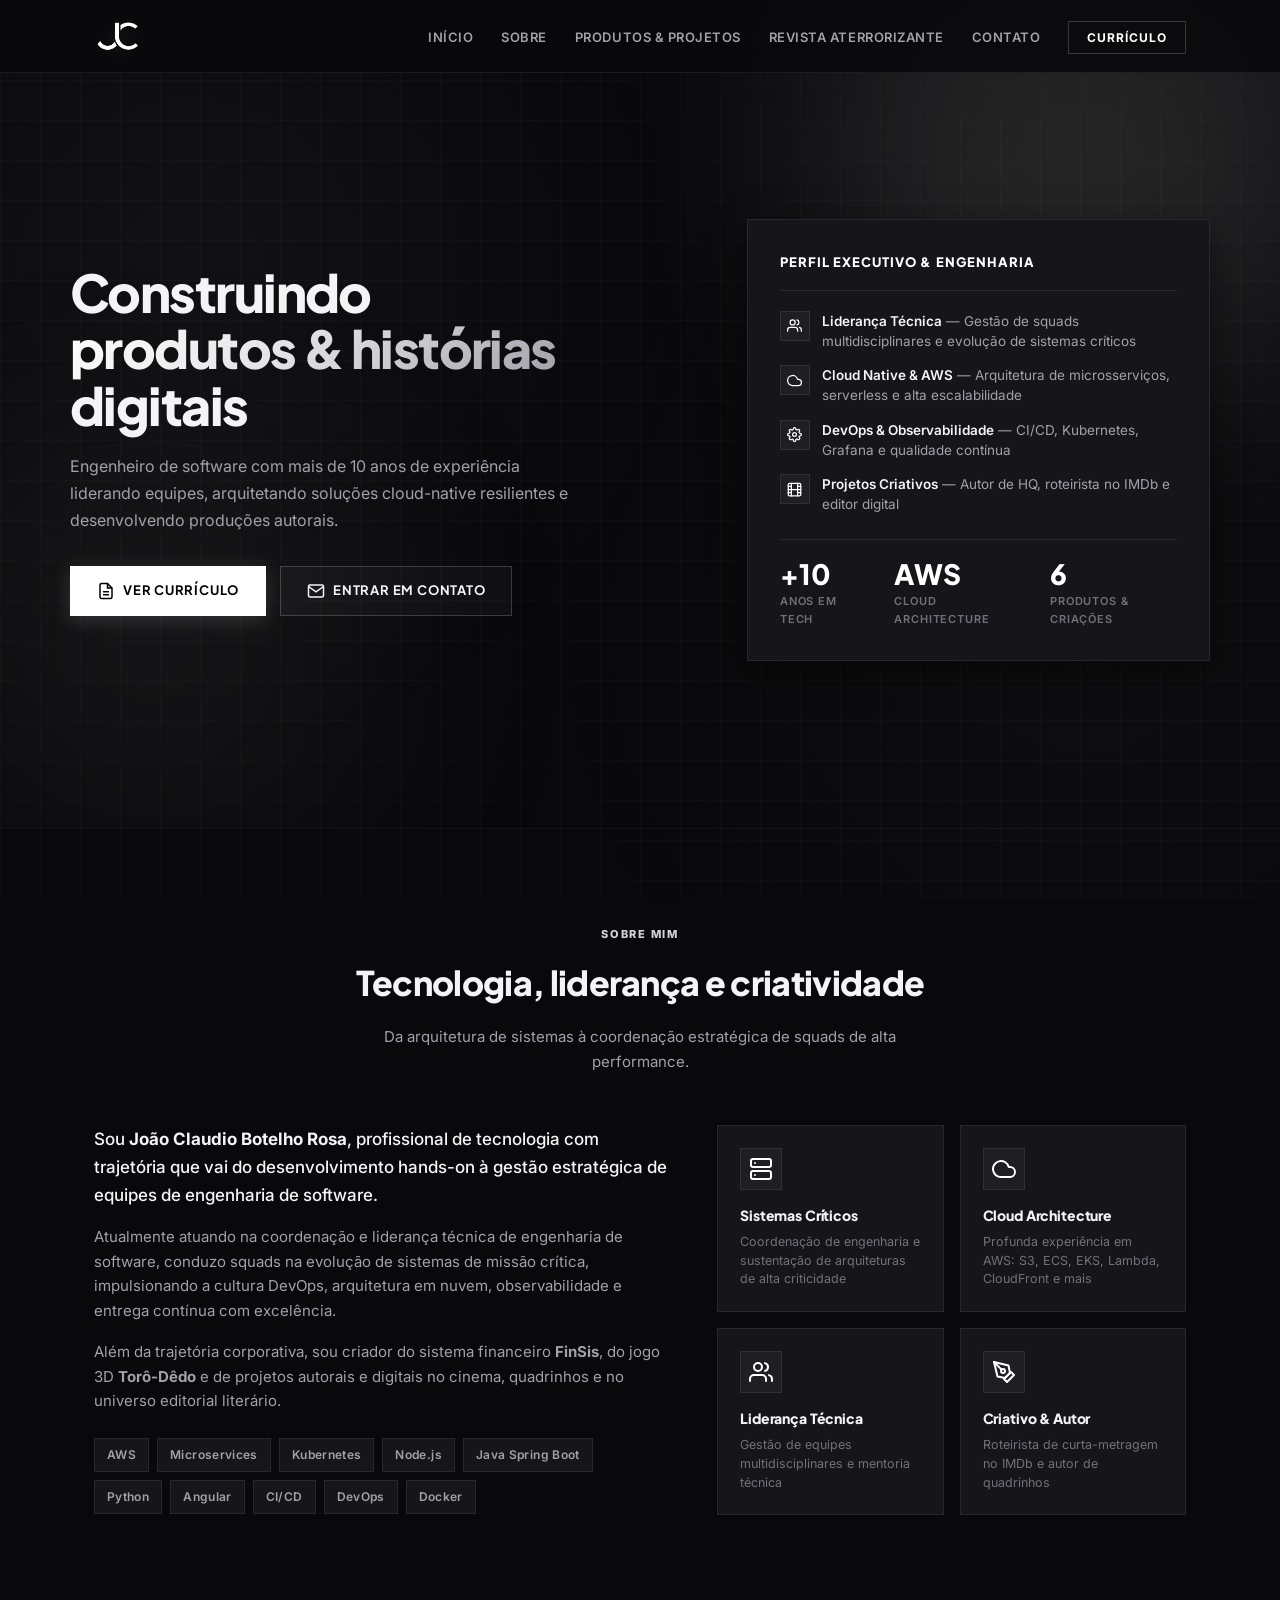
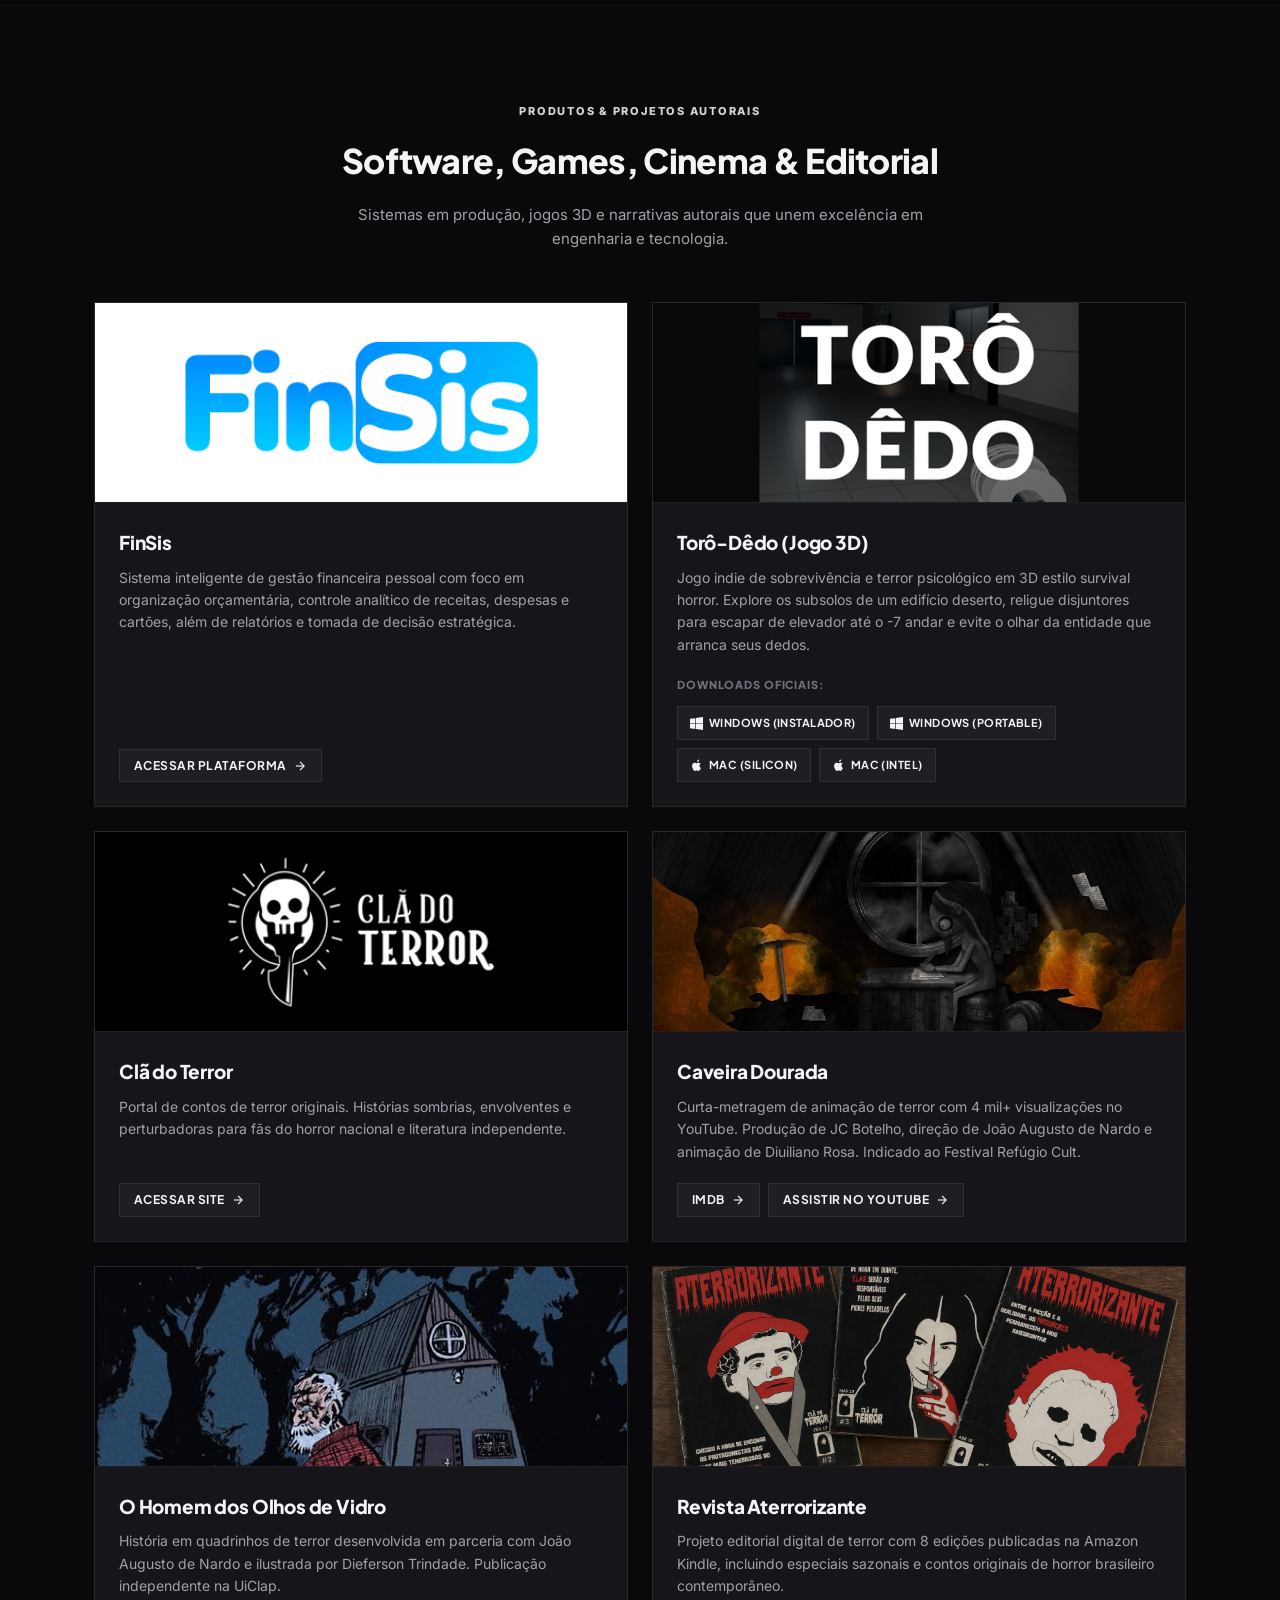
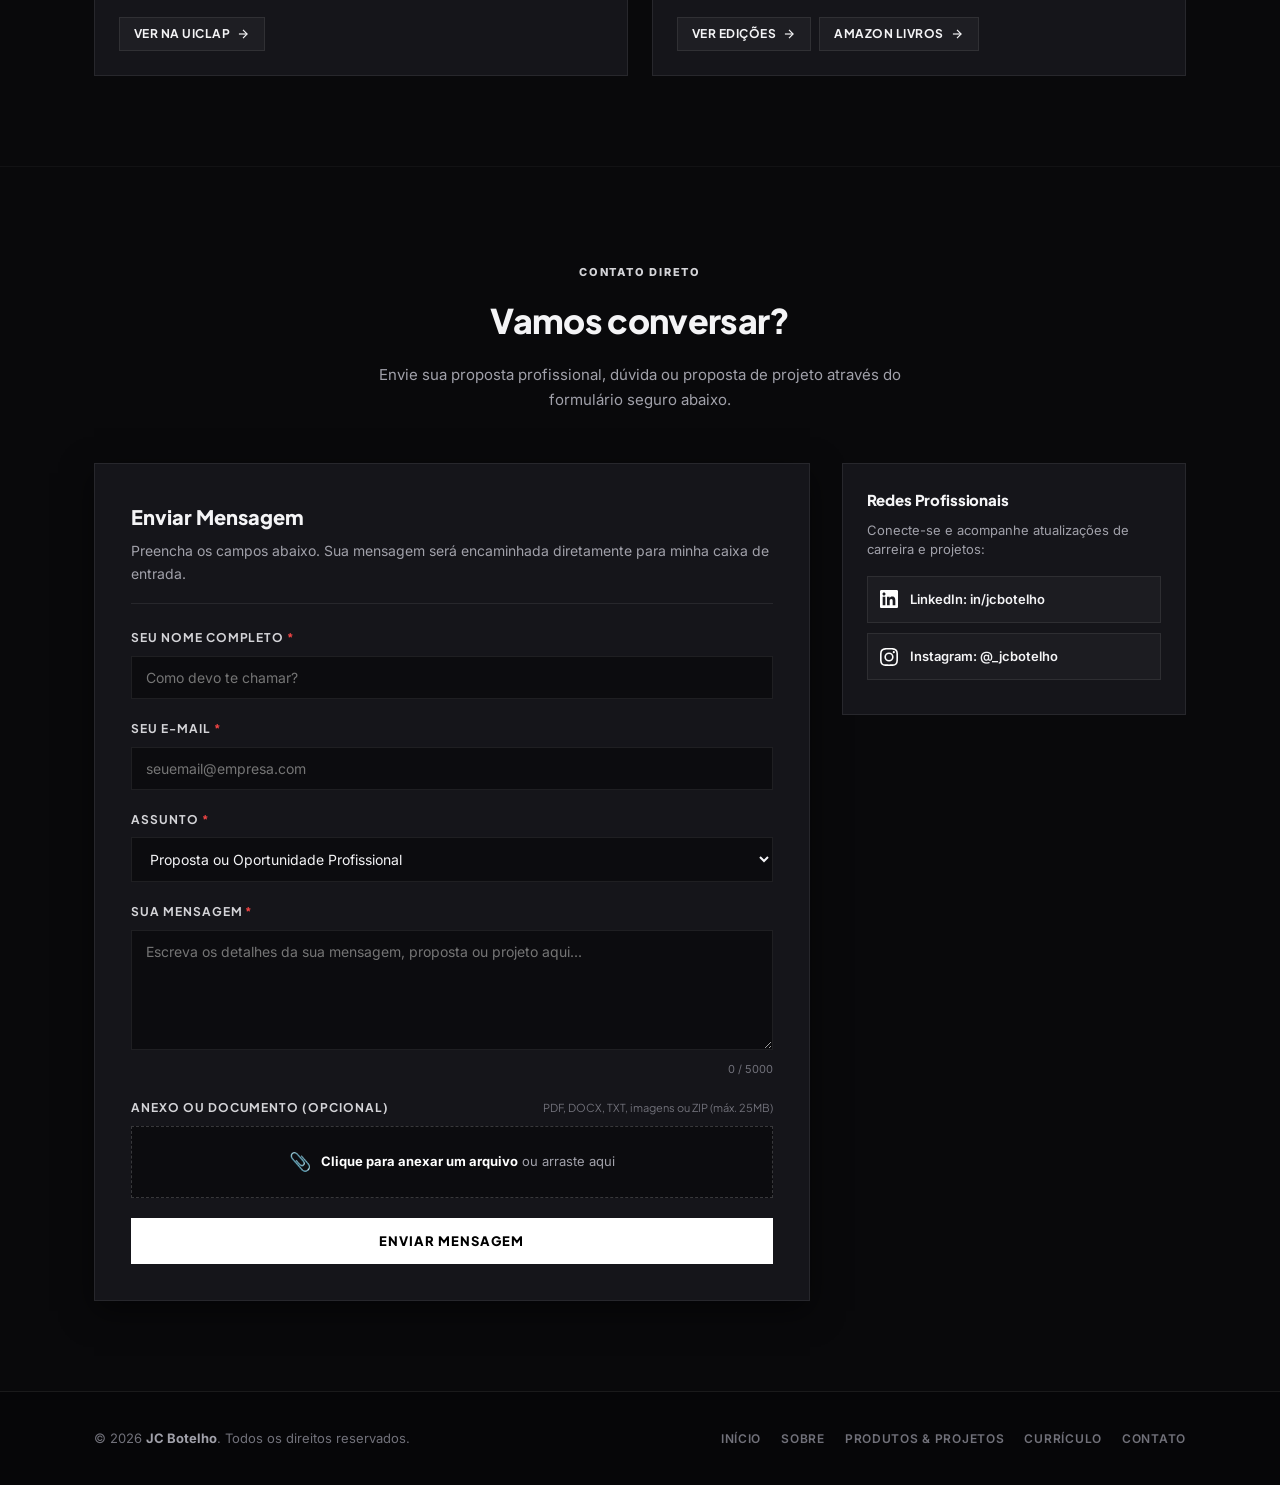
==== commit 6dc44322: "feat: inclusao dos produtos FinSis e Jogo Toro-Dedo com downloads multi-plataforma" ====
--- a/index.html
+++ b/index.html
@@ -15,9 +15,9 @@
   <meta name="viewport" content="width=device-width, initial-scale=1.0">
   <title>JC Botelho | Coordenador de Tecnologia, Engenheiro de Software &amp; Criador Digital</title>
   <meta name="description"
-    content="João Claudio Botelho Rosa (JC Botelho) — Coordenador de Tecnologia e Engenheiro de Software com mais de 10 anos de experiência em AWS, microsserviços, DevOps, Kubernetes e liderança técnica. Criador do Clã do Terror, roteirista do curta Caveira Dourada (IMDb) e autor da HQ O Homem dos Olhos de Vidro.">
+    content="João Claudio Botelho Rosa (JC Botelho) — Coordenador de Tecnologia e Engenheiro de Software com mais de 10 anos de experiência em AWS, microsserviços, DevOps, Kubernetes e liderança técnica. Criador do FinSis, do jogo Torô-Dêdo, do Clã do Terror, roteirista do curta Caveira Dourada (IMDb) e autor da HQ O Homem dos Olhos de Vidro.">
   <meta name="keywords"
-    content="JC Botelho, João Claudio Botelho Rosa, coordenador de tecnologia, coordenador de sistemas, engenheiro de software, desenvolvedor full stack, AWS, Amazon Web Services, microsserviços, DevOps, Kubernetes, Docker, liderança técnica, arquitetura de software, cloud computing, Clã do Terror, cladoterror.com, Caveira Dourada, curta-metragem terror, O Homem dos Olhos de Vidro, HQ terror, Revista Aterrorizante, contos de terror, horror nacional, São Paulo, Brasil, FIAP MBA, UNIP Sistemas de Informação, Java Spring Boot, Node.js, Python, Angular, TypeScript, CI/CD, pipelines, observabilidade, Grafana, Prometheus">
+    content="JC Botelho, João Claudio Botelho Rosa, coordenador de tecnologia, coordenador de sistemas, engenheiro de software, desenvolvedor full stack, AWS, Amazon Web Services, microsserviços, DevOps, Kubernetes, Docker, liderança técnica, arquitetura de software, cloud computing, FinSis, finsis.com.br, gestão financeira, Toro-Dedo, jogo toro-dedo, survival horror, indie game, Clã do Terror, cladoterror.com, Caveira Dourada, curta-metragem terror, O Homem dos Olhos de Vidro, HQ terror, Revista Aterrorizante, contos de terror, horror nacional, São Paulo, Brasil, FIAP MBA, UNIP Sistemas de Informação, Java Spring Boot, Node.js, Python, Angular, TypeScript, CI/CD, pipelines, observabilidade, Grafana, Prometheus">
   <meta name="author" content="João Claudio Botelho Rosa">
   <meta name="robots" content="index, follow, max-snippet:-1, max-image-preview:large, max-video-preview:-1">
   <link rel="canonical" href="https://jcbotelho.com/">
@@ -36,7 +36,7 @@
   <meta property="og:type" content="website">
   <meta property="og:title" content="JC Botelho — Coordenador de Tecnologia &amp; Engenheiro de Software">
   <meta property="og:description"
-    content="Mais de 10 anos construindo soluções tecnológicas escaláveis, liderando equipes de engenharia de software e desenvolvendo produções autorais.">
+    content="Mais de 10 anos construindo soluções tecnológicas escaláveis, liderando equipes de engenharia de software e desenvolvendo produtos digitais como FinSis e o jogo Torô-Dêdo.">
   <meta property="og:url" content="https://jcbotelho.com/">
   <meta property="og:image" content="https://jcbotelho.com/assets/images/jc-botelho.jpeg">
   <meta property="og:image:width" content="800">
@@ -49,7 +49,7 @@
   <meta name="twitter:card" content="summary_large_image">
   <meta name="twitter:title" content="JC Botelho — Coordenador de Tecnologia &amp; Engenheiro de Software">
   <meta name="twitter:description"
-    content="Engenheiro de software com +10 anos. Coordenador de Tecnologia, criador do Clã do Terror e roteirista do curta Caveira Dourada (IMDb).">
+    content="Engenheiro de software com +10 anos. Coordenador de Tecnologia, criador do FinSis, do jogo Torô-Dêdo, Clã do Terror e produções autorais.">
   <meta name="twitter:image" content="https://jcbotelho.com/assets/images/jc-botelho.jpeg">
   <meta name="twitter:image:alt" content="JC Botelho — Coordenador de Tecnologia">
 
@@ -115,7 +115,8 @@
       "https://www.linkedin.com/in/jcbotelho/",
       "https://www.imdb.com/pt/title/tt16481576/",
       "https://www.youtube.com/watch?v=0ENbkPBh1jo",
-      "https://cladoterror.com"
+      "https://cladoterror.com",
+      "https://finsis.com.br"
     ]
   }
   </script>
@@ -144,6 +145,37 @@
       { "@type": "ListItem", "position": 1, "name": "Início", "item": "https://jcbotelho.com/" },
       { "@type": "ListItem", "position": 2, "name": "Currículo", "item": "https://jcbotelho.com/curriculo.html" }
     ]
+  }
+  </script>
+
+  <!-- Schema.org JSON-LD: WebApplication — FinSis -->
+  <script type="application/ld+json">
+  {
+    "@context": "https://schema.org",
+    "@type": "WebApplication",
+    "name": "FinSis",
+    "alternateName": "FinSis — Gestão Financeira Pessoal",
+    "description": "Sistema de gestão financeira pessoal para controle analítico de receitas, despesas, cartões e planejamento orçamentário.",
+    "url": "https://finsis.com.br",
+    "applicationCategory": "FinanceApplication",
+    "operatingSystem": "All",
+    "author": { "@id": "https://jcbotelho.com/#person" }
+  }
+  </script>
+
+  <!-- Schema.org JSON-LD: VideoGame — Torô-Dêdo -->
+  <script type="application/ld+json">
+  {
+    "@context": "https://schema.org",
+    "@type": "VideoGame",
+    "name": "Torô-Dêdo",
+    "alternateName": "Torô-Dêdo (v1-beta)",
+    "description": "Jogo 3D de sobrevivência e terror psicológico onde o jogador deve religar disjuntores em subsolos escuros enquanto evita uma entidade observadora.",
+    "url": "https://jcbotelho.com/#producoes",
+    "image": "https://jcbotelho.com/assets/images/jogo-toro-dedo.png",
+    "genre": ["Terror", "Survival Horror", "Indie Game"],
+    "gamePlatform": ["Windows", "macOS"],
+    "author": { "@id": "https://jcbotelho.com/#person" }
   }
   </script>
 
@@ -216,7 +248,7 @@
   }
   </script>
 
-  <link rel="stylesheet" href="styles.css?v=3.0">
+  <link rel="stylesheet" href="styles.css?v=3.1">
 </head>
 
 <body>
@@ -233,7 +265,7 @@
       <ul class="nav-links" id="navLinks">
         <li><a href="#inicio">Início</a></li>
         <li><a href="#sobre">Sobre</a></li>
-        <li><a href="#producoes">Produções</a></li>
+        <li><a href="#producoes">Produtos &amp; Projetos</a></li>
         <li><a href="revista-aterrorizante.html">Revista Aterrorizante</a></li>
         <li><a href="#contato">Contato</a></li>
         <li><a href="curriculo.html" class="nav-cta">Currículo</a></li>
@@ -343,8 +375,8 @@
             <div class="stat-label">Cloud Architecture</div>
           </div>
           <div class="stat-item">
-            <div class="stat-number">4</div>
-            <div class="stat-label">Obras Autorais</div>
+            <div class="stat-number">6</div>
+            <div class="stat-label">Produtos &amp; Criações</div>
           </div>
         </div>
       </div>
@@ -373,7 +405,7 @@
             observabilidade e entrega contínua com excelência.
           </p>
           <p>
-            Além da trajetória corporativa, sou criador de projetos autorais e digitais no cinema, quadrinhos
+            Além da trajetória corporativa, sou criador do sistema financeiro <strong>FinSis</strong>, do jogo 3D <strong>Torô-Dêdo</strong> e de projetos autorais e digitais no cinema, quadrinhos
             e no universo editorial literário.
           </p>
           <div class="tech-chips">
@@ -444,17 +476,77 @@
     </div>
   </section>
 
-  <!-- PRODUÇÕES CRIATIVAS (2x2 Balanced Layout) -->
+  <!-- PRODUÇÕES & PRODUTOS DIGITAIS -->
   <section class="section" id="producoes">
     <div class="container">
       <div class="section-header">
-        <div class="section-tag">Produções &amp; Projetos Criativos</div>
-        <h2 class="section-title">Cinema, HQ, Editorial &amp; Digital</h2>
+        <div class="section-tag">Produtos &amp; Projetos Autorais</div>
+        <h2 class="section-title">Software, Games, Cinema &amp; Editorial</h2>
         <p class="section-subtitle">
-          Projetos autorais que unem narrativa envolvente, arte visual e tecnologia.
+          Sistemas em produção, jogos 3D e narrativas autorais que unem excelência em engenharia e tecnologia.
         </p>
       </div>
       <div class="productions-grid">
+        <!-- FinSis -->
+        <article class="production-card fade-in">
+          <div class="production-img">
+            <img src="assets/images/logo-finsis.png"
+              alt="FinSis — Sistema Inteligente de Gestão Financeira Pessoal" loading="lazy">
+          </div>
+          <div class="production-content">
+            <h3>FinSis</h3>
+            <p>Sistema inteligente de gestão financeira pessoal com foco em organização orçamentária, controle analítico de receitas, despesas e cartões, além de relatórios e tomada de decisão estratégica.</p>
+            <div class="production-links">
+              <a href="https://finsis.com.br" target="_blank" rel="noopener" aria-label="Acessar plataforma FinSis">
+                Acessar plataforma
+                <svg width="14" height="14" viewBox="0 0 24 24" fill="none" stroke="currentColor" stroke-width="2" aria-hidden="true">
+                  <line x1="5" y1="12" x2="19" y2="12" />
+                  <polyline points="12 5 19 12 12 19" />
+                </svg>
+              </a>
+            </div>
+          </div>
+        </article>
+
+        <!-- Torô-Dêdo -->
+        <article class="production-card fade-in">
+          <div class="production-img">
+            <img src="assets/images/jogo-toro-dedo.png"
+              alt="Torô-Dêdo — Jogo 3D de Sobrevivência e Terror Psicológico" loading="lazy">
+          </div>
+          <div class="production-content">
+            <h3>Torô-Dêdo (Jogo 3D)</h3>
+            <p>Jogo indie de sobrevivência e terror psicológico em 3D estilo survival horror. Explore os subsolos de um edifício deserto, religue disjuntores para escapar de elevador até o -7 andar e evite o olhar da entidade que arranca seus dedos.</p>
+            <div class="production-links">
+              <span class="download-group-label">Downloads Oficiais:</span>
+              <a href="downloads/toro-dedo/Toro-Dedo-v1-beta-Instalador.exe" download="Toro-Dedo-v1-beta-Instalador.exe" class="btn-download-action" title="Baixar Instalador para Windows (.exe — 231 MB)" aria-label="Baixar Torô-Dêdo Instalador para Windows">
+                <svg width="13" height="13" viewBox="0 0 24 24" fill="currentColor" aria-hidden="true">
+                  <path d="M0 3.449L9.75 2.1v9.451H0m10.949-9.602L24 0v11.4H10.949M0 12.6h9.75v9.451L0 20.699M10.949 12.6H24V24l-12.951-1.801"/>
+                </svg>
+                Windows (Instalador)
+              </a>
+              <a href="downloads/toro-dedo/Toro-Dedo-v1-beta-Portable.exe" download="Toro-Dedo-v1-beta-Portable.exe" class="btn-download-action" title="Baixar Versão Portátil para Windows (.exe — 231 MB)" aria-label="Baixar Torô-Dêdo Versão Portátil para Windows">
+                <svg width="13" height="13" viewBox="0 0 24 24" fill="currentColor" aria-hidden="true">
+                  <path d="M0 3.449L9.75 2.1v9.451H0m10.949-9.602L24 0v11.4H10.949M0 12.6h9.75v9.451L0 20.699M10.949 12.6H24V24l-12.951-1.801"/>
+                </svg>
+                Windows (Portable)
+              </a>
+              <a href="downloads/toro-dedo/Toro-Dedo-v1-beta-Mac-Portable-arm64.zip" download="Toro-Dedo-v1-beta-Mac-Portable-arm64.zip" class="btn-download-action" title="Baixar para Apple Silicon Mac M1/M2/M3/M4 (.zip — 85 MB)" aria-label="Baixar Torô-Dêdo para Mac Silicon">
+                <svg width="13" height="13" viewBox="0 0 24 24" fill="currentColor" aria-hidden="true">
+                  <path d="M18.71 19.5c-.83 1.24-1.71 2.45-3.05 2.47-1.34.03-1.77-.79-3.29-.79-1.53 0-2 .77-3.27.82-1.31.05-2.3-1.32-3.14-2.53C4.25 17 2.94 12.45 4.7 9.39c.87-1.52 2.43-2.48 4.12-2.51 1.28-.02 2.5.87 3.29.87.78 0 2.26-1.07 3.81-.91.65.03 2.47.26 3.64 1.98-.09.06-2.17 1.28-2.15 3.81.03 3.02 2.65 4.03 2.68 4.04-.03.07-.42 1.44-1.38 2.83M15.97 4.16c.66-.82 1.11-1.96.99-3.1-.96.04-2.12.64-2.8 1.44-.6.69-1.12 1.83-.98 2.94 1.07.08 2.14-.55 2.79-1.28"/>
+                </svg>
+                Mac (Silicon)
+              </a>
+              <a href="downloads/toro-dedo/Toro-Dedo-v1-beta-Mac-Portable-x64.zip" download="Toro-Dedo-v1-beta-Mac-Portable-x64.zip" class="btn-download-action" title="Baixar para Mac Intel x64 (.zip — 89 MB)" aria-label="Baixar Torô-Dêdo para Mac Intel">
+                <svg width="13" height="13" viewBox="0 0 24 24" fill="currentColor" aria-hidden="true">
+                  <path d="M18.71 19.5c-.83 1.24-1.71 2.45-3.05 2.47-1.34.03-1.77-.79-3.29-.79-1.53 0-2 .77-3.27.82-1.31.05-2.3-1.32-3.14-2.53C4.25 17 2.94 12.45 4.7 9.39c.87-1.52 2.43-2.48 4.12-2.51 1.28-.02 2.5.87 3.29.87.78 0 2.26-1.07 3.81-.91.65.03 2.47.26 3.64 1.98-.09.06-2.17 1.28-2.15 3.81.03 3.02 2.65 4.03 2.68 4.04-.03.07-.42 1.44-1.38 2.83M15.97 4.16c.66-.82 1.11-1.96.99-3.1-.96.04-2.12.64-2.8 1.44-.6.69-1.12 1.83-.98 2.94 1.07.08 2.14-.55 2.79-1.28"/>
+                </svg>
+                Mac (Intel)
+              </a>
+            </div>
+          </div>
+        </article>
+
         <!-- Clã do Terror -->
         <article class="production-card fade-in">
           <div class="production-img">
@@ -689,7 +781,7 @@
       <div class="footer-links">
         <a href="#inicio">Início</a>
         <a href="#sobre">Sobre</a>
-        <a href="#producoes">Produções</a>
+        <a href="#producoes">Produtos &amp; Projetos</a>
         <a href="curriculo.html">Currículo</a>
         <a href="#contato">Contato</a>
       </div>
--- a/styles.css
+++ b/styles.css
@@ -415,6 +415,17 @@
 .production-links {
   display: flex; flex-wrap: wrap; gap: 8px;
 }
+.download-group-label {
+  display: block;
+  width: 100%;
+  font-family: 'Plus Jakarta Sans', sans-serif;
+  font-size: 11px;
+  font-weight: 800;
+  letter-spacing: 0.08em;
+  text-transform: uppercase;
+  color: var(--text-muted);
+  margin-bottom: 4px;
+}
 .production-links a {
   font-family: 'Plus Jakarta Sans', sans-serif;
   font-size: 12px; font-weight: 700;
@@ -425,6 +436,11 @@
   border: 1px solid var(--border-glass);
   color: var(--text-primary);
   transition: var(--transition);
+}
+.production-links a.btn-download-action {
+  font-size: 11px;
+  padding: 7px 12px;
+  gap: 6px;
 }
 .production-links a:hover {
   background: var(--accent-white);
